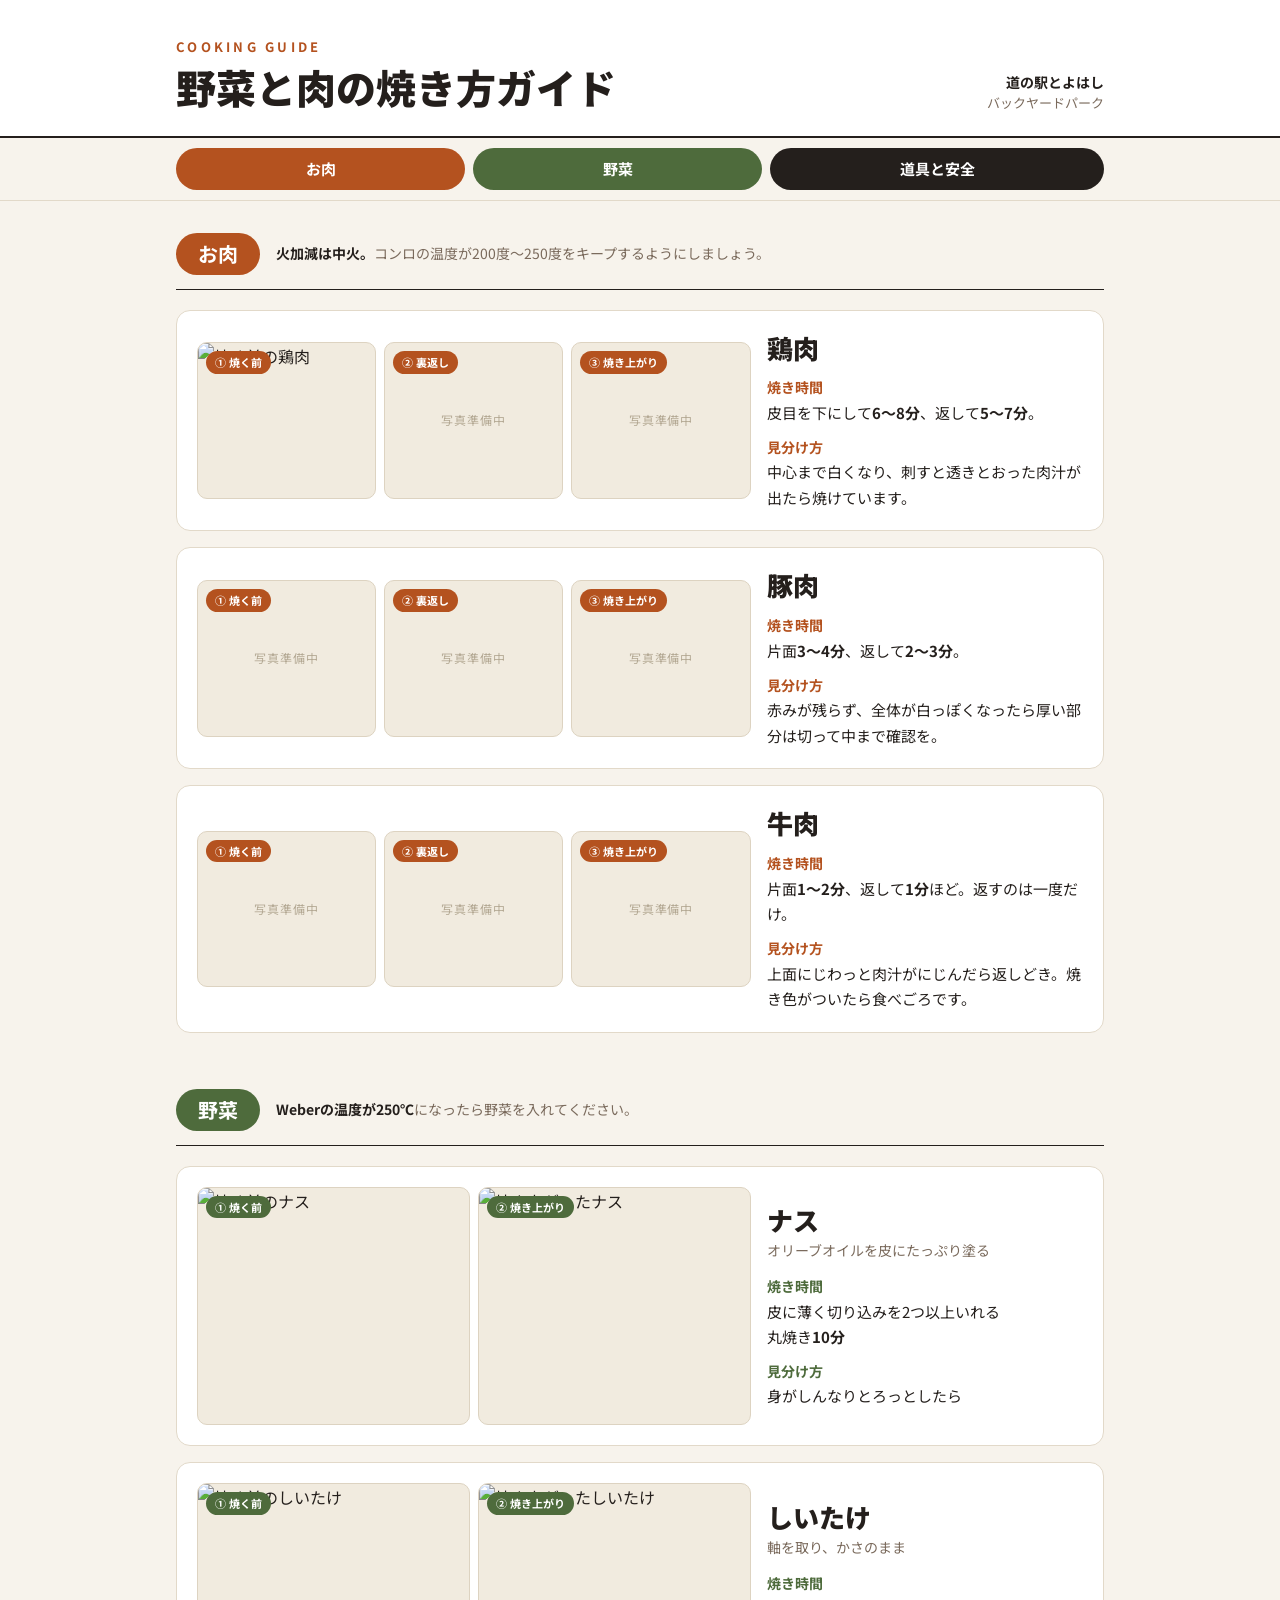
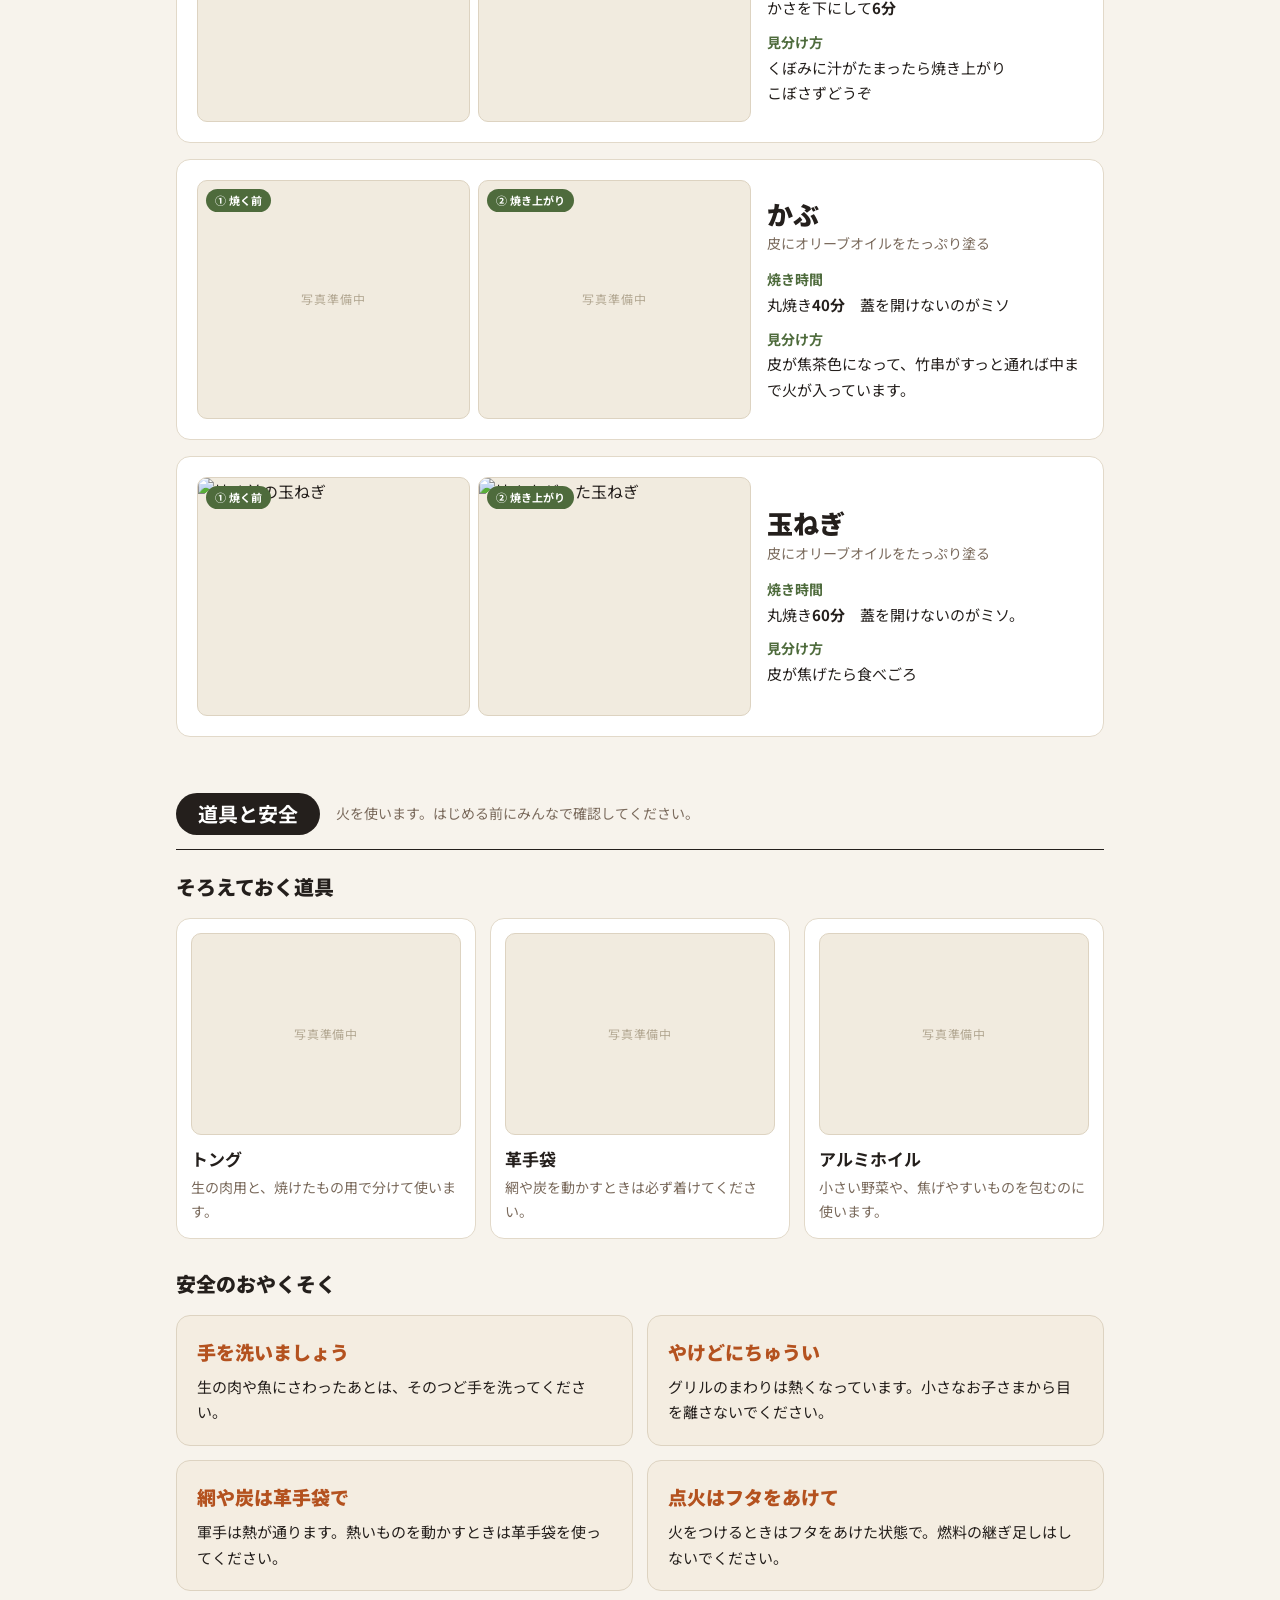
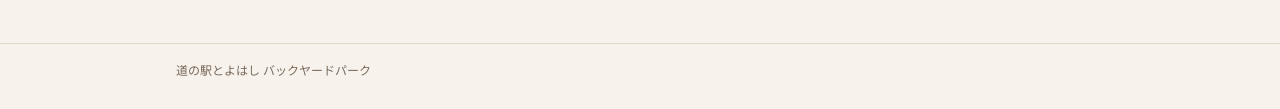
==== index.html @ 0ed4d334 "Add files via upload" ====
<!doctype html>
<html lang="ja">
<head>
<meta charset="utf-8">
<meta name="viewport" content="width=device-width, initial-scale=1">
<title>野菜と肉の焼き方ガイド｜道の駅とよはし バックヤードパーク</title>
<meta name="description" content="道の駅とよはし バックヤードパークのBBQ 焼き方ガイド。お肉・野菜の焼き時間と見分け方、道具と安全のおやくそく。">
<meta name="color-scheme" content="light">
<link rel="preconnect" href="https://fonts.googleapis.com">
<link rel="preconnect" href="https://fonts.gstatic.com" crossorigin>
<link href="https://fonts.googleapis.com/css2?family=Noto+Sans+JP:wght@400;500;700;900&display=swap" rel="stylesheet">
<style>
  :root{
    --ink:#241F1C; --sub:#7A6A5C; --line:#E2D9C9;
    --paper:#FFFFFF; --bg:#F7F3EC; --frame:#F1EBDF; --frame-line:#DDD3C1;
    --meat:#B4521F; --veg:#4E6B3C; --safe:#241F1C;
  }
  *{box-sizing:border-box}
  html{scroll-behavior:smooth; scroll-padding-top:64px}
  body{margin:0; background:var(--bg); color:var(--ink);
    font-family:"Noto Sans JP",system-ui,-apple-system,"Hiragino Sans",sans-serif;
    line-height:1.7; -webkit-text-size-adjust:100%}
  img{display:block; max-width:100%}
  .wrap{max-width:960px; margin:0 auto; padding:0 16px}

  header.hero{background:var(--paper); border-bottom:2px solid var(--ink)}
  header.hero .wrap{padding-top:36px; padding-bottom:24px; display:flex; flex-wrap:wrap; align-items:flex-end; justify-content:space-between; gap:12px}
  .eyebrow{color:var(--meat); font-weight:700; letter-spacing:.25em; font-size:13px; margin:0 0 4px}
  h1{margin:0; font-size:clamp(28px,6vw,40px); font-weight:900; line-height:1.25}
  .place{text-align:right; font-size:13px; color:var(--sub); line-height:1.5}
  .place b{display:block; color:var(--ink); font-size:14px}

  nav.tabs{position:sticky; top:0; z-index:10; background:rgba(247,243,236,.94); backdrop-filter:blur(6px); border-bottom:1px solid var(--line)}
  nav.tabs .wrap{display:flex; gap:8px; padding-top:10px; padding-bottom:10px; overflow-x:auto}
  nav.tabs a{flex:1 0 auto; text-align:center; text-decoration:none; font-weight:700; font-size:15px;
    color:#fff; padding:8px 16px; border-radius:999px; min-height:40px}
  .t-meat{background:var(--meat)} .t-veg{background:var(--veg)} .t-safe{background:var(--safe)}

  section{padding:32px 0 8px}
  .sec-head{display:flex; flex-wrap:wrap; align-items:center; gap:12px 16px; padding-bottom:14px; border-bottom:1.5px solid var(--ink); margin-bottom:20px}
  .pill{display:inline-block; color:#fff; font-weight:700; font-size:20px; padding:4px 22px; border-radius:999px}
  .sec-head p{margin:0; color:var(--sub); font-size:14px; flex:1 1 240px}
  .sec-head p strong{color:var(--ink)}

  .item{background:var(--paper); border:1px solid var(--line); border-radius:14px; padding:16px; margin-bottom:16px;
    display:grid; grid-template-columns:1fr; gap:16px}
  @media (min-width:760px){ .item{grid-template-columns:minmax(0,1.75fr) minmax(0,1fr); align-items:center; padding:20px} }
  .photos{display:grid; gap:8px; grid-template-columns:repeat(var(--n,2),minmax(0,1fr))}
  figure{margin:0; position:relative; aspect-ratio:8/7; border-radius:10px; overflow:hidden;
    background:var(--frame); border:1px solid var(--frame-line)}
  figure img{width:100%; height:100%; object-fit:cover}
  figure figcaption{position:absolute; top:8px; left:8px; color:#fff; font-size:11px; font-weight:700;
    padding:2px 9px; border-radius:999px; background:var(--accent)}
  figure.empty::after{content:"写真準備中"; position:absolute; inset:0; display:grid; place-items:center;
    color:#B4A994; font-size:12px; letter-spacing:.08em}

  .meat{--accent:var(--meat)} .veg{--accent:var(--veg)}
  .info h3{margin:0; font-size:26px; font-weight:900; line-height:1.3}
  .info .note{margin:2px 0 0; color:var(--sub); font-size:14px}
  .info dl{margin:12px 0 0}
  .info dt{color:var(--accent); font-weight:700; font-size:14px; margin-top:10px}
  .info dd{margin:0; font-size:15px}
  .info dd b{font-weight:700}

  h2.sub{font-size:20px; font-weight:900; margin:8px 0 14px}
  .tools{display:grid; gap:14px; grid-template-columns:1fr; margin-bottom:28px}
  @media (min-width:640px){ .tools{grid-template-columns:repeat(3,1fr)} }
  .tool{background:var(--paper); border:1px solid var(--line); border-radius:14px; padding:14px}
  .tool figure{aspect-ratio:16/7; margin-bottom:10px}
  @media (min-width:640px){ .tool figure{aspect-ratio:4/3} }
  .tool h3{margin:0; font-size:17px}
  .tool p{margin:2px 0 0; color:var(--sub); font-size:14px}
  .rules{display:grid; gap:14px; grid-template-columns:1fr; margin-bottom:28px}
  @media (min-width:640px){ .rules{grid-template-columns:repeat(2,1fr)} }
  .rule{background:#F4EDE1; border:1px solid var(--frame-line); border-radius:14px; padding:20px}
  .rule h3{margin:0 0 6px; color:var(--meat); font-size:19px; font-weight:900}
  .rule p{margin:0; font-size:15px}

  footer{border-top:1px solid var(--line); margin-top:16px}
  footer .wrap{padding-top:16px; padding-bottom:28px; font-size:12px; color:var(--sub)}
</style>
</head>
<body>

<header class="hero">
  <div class="wrap">
    <div>
      <p class="eyebrow">COOKING GUIDE</p>
      <h1>野菜と肉の焼き方ガイド</h1>
    </div>
    <div class="place"><b>道の駅とよはし</b>バックヤードパーク</div>
  </div>
</header>

<nav class="tabs" aria-label="ページ内メニュー">
  <div class="wrap">
    <a class="t-meat" href="#meat">お肉</a>
    <a class="t-veg" href="#veg">野菜</a>
    <a class="t-safe" href="#safety">道具と安全</a>
  </div>
</nav>

<main class="wrap">

  <!-- お肉 -->
  <section id="meat" class="meat">
    <div class="sec-head">
      <span class="pill" style="background:var(--meat)">お肉</span>
      <p><strong>火加減は中火。</strong>コンロの温度が200度～250度をキープするようにしましょう。</p>
    </div>

    <article class="item">
      <div class="photos" style="--n:3">
        <figure><img src="images/chicken-before.jpg" alt="焼く前の鶏肉" loading="lazy"><figcaption>① 焼く前</figcaption></figure>
        <figure class="empty"><figcaption>② 裏返し</figcaption></figure>
        <figure class="empty"><figcaption>③ 焼き上がり</figcaption></figure>
      </div>
      <div class="info">
        <h3>鶏肉</h3>
        <dl>
          <dt>焼き時間</dt><dd>皮目を下にして<b>6〜8分</b>、返して<b>5〜7分</b>。</dd>
          <dt>見分け方</dt><dd>中心まで白くなり、刺すと透きとおった肉汁が出たら焼けています。</dd>
        </dl>
      </div>
    </article>

    <article class="item">
      <div class="photos" style="--n:3">
        <figure class="empty"><figcaption>① 焼く前</figcaption></figure>
        <figure class="empty"><figcaption>② 裏返し</figcaption></figure>
        <figure class="empty"><figcaption>③ 焼き上がり</figcaption></figure>
      </div>
      <div class="info">
        <h3>豚肉</h3>
        <dl>
          <dt>焼き時間</dt><dd>片面<b>3〜4分</b>、返して<b>2〜3分</b>。</dd>
          <dt>見分け方</dt><dd>赤みが残らず、全体が白っぽくなったら厚い部分は切って中まで確認を。</dd>
        </dl>
      </div>
    </article>

    <article class="item">
      <div class="photos" style="--n:3">
        <figure class="empty"><figcaption>① 焼く前</figcaption></figure>
        <figure class="empty"><figcaption>② 裏返し</figcaption></figure>
        <figure class="empty"><figcaption>③ 焼き上がり</figcaption></figure>
      </div>
      <div class="info">
        <h3>牛肉</h3>
        <dl>
          <dt>焼き時間</dt><dd>片面<b>1〜2分</b>、返して<b>1分</b>ほど。返すのは一度だけ。</dd>
          <dt>見分け方</dt><dd>上面にじわっと肉汁がにじんだら返しどき。焼き色がついたら食べごろです。</dd>
        </dl>
      </div>
    </article>
  </section>

  <!-- 野菜 -->
  <section id="veg" class="veg">
    <div class="sec-head">
      <span class="pill" style="background:var(--veg)">野菜</span>
      <p><strong>Weberの温度が250℃</strong>になったら野菜を入れてください。</p>
    </div>

    <article class="item">
      <div class="photos">
        <figure><img src="images/nasu-before.jpg" alt="焼く前のナス" loading="lazy"><figcaption>① 焼く前</figcaption></figure>
        <figure><img src="images/nasu-after.jpg" alt="焼き上がったナス" loading="lazy"><figcaption>② 焼き上がり</figcaption></figure>
      </div>
      <div class="info">
        <h3>ナス</h3>
        <p class="note">オリーブオイルを皮にたっぷり塗る</p>
        <dl>
          <dt>焼き時間</dt><dd>皮に薄く切り込みを2つ以上いれる<br>丸焼き<b>10分</b></dd>
          <dt>見分け方</dt><dd>身がしんなりとろっとしたら</dd>
        </dl>
      </div>
    </article>

    <article class="item">
      <div class="photos">
        <figure><img src="images/shiitake-before.jpg" alt="焼く前のしいたけ" loading="lazy"><figcaption>① 焼く前</figcaption></figure>
        <figure><img src="images/shiitake-after.jpg" alt="焼き上がったしいたけ" loading="lazy"><figcaption>② 焼き上がり</figcaption></figure>
      </div>
      <div class="info">
        <h3>しいたけ</h3>
        <p class="note">軸を取り、かさのまま</p>
        <dl>
          <dt>焼き時間</dt><dd>かさを下にして<b>6分</b></dd>
          <dt>見分け方</dt><dd>くぼみに汁がたまったら焼き上がり<br>こぼさずどうぞ</dd>
        </dl>
      </div>
    </article>

    <article class="item">
      <div class="photos">
        <figure class="empty"><figcaption>① 焼く前</figcaption></figure>
        <figure class="empty"><figcaption>② 焼き上がり</figcaption></figure>
      </div>
      <div class="info">
        <h3>かぶ</h3>
        <p class="note">皮にオリーブオイルをたっぷり塗る</p>
        <dl>
          <dt>焼き時間</dt><dd>丸焼き<b>40分</b>　蓋を開けないのがミソ</dd>
          <dt>見分け方</dt><dd>皮が焦茶色になって、竹串がすっと通れば中まで火が入っています。</dd>
        </dl>
      </div>
    </article>

    <article class="item">
      <div class="photos">
        <figure><img src="images/onion-before.jpg" alt="焼く前の玉ねぎ" loading="lazy"><figcaption>① 焼く前</figcaption></figure>
        <figure><img src="images/onion-after.jpg" alt="焼き上がった玉ねぎ" loading="lazy"><figcaption>② 焼き上がり</figcaption></figure>
      </div>
      <div class="info">
        <h3>玉ねぎ</h3>
        <p class="note">皮にオリーブオイルをたっぷり塗る</p>
        <dl>
          <dt>焼き時間</dt><dd>丸焼き<b>60分</b>　蓋を開けないのがミソ。</dd>
          <dt>見分け方</dt><dd>皮が焦げたら食べごろ</dd>
        </dl>
      </div>
    </article>
  </section>

  <!-- 道具と安全 -->
  <section id="safety">
    <div class="sec-head">
      <span class="pill" style="background:var(--safe)">道具と安全</span>
      <p>火を使います。はじめる前にみんなで確認してください。</p>
    </div>

    <h2 class="sub">そろえておく道具</h2>
    <div class="tools">
      <div class="tool"><figure class="empty"></figure><h3>トング</h3><p>生の肉用と、焼けたもの用で分けて使います。</p></div>
      <div class="tool"><figure class="empty"></figure><h3>革手袋</h3><p>網や炭を動かすときは必ず着けてください。</p></div>
      <div class="tool"><figure class="empty"></figure><h3>アルミホイル</h3><p>小さい野菜や、焦げやすいものを包むのに使います。</p></div>
    </div>

    <h2 class="sub">安全のおやくそく</h2>
    <div class="rules">
      <div class="rule"><h3>手を洗いましょう</h3><p>生の肉や魚にさわったあとは、そのつど手を洗ってください。</p></div>
      <div class="rule"><h3>やけどにちゅうい</h3><p>グリルのまわりは熱くなっています。小さなお子さまから目を離さないでください。</p></div>
      <div class="rule"><h3>網や炭は革手袋で</h3><p>軍手は熱が通ります。熱いものを動かすときは革手袋を使ってください。</p></div>
      <div class="rule"><h3>点火はフタをあけて</h3><p>火をつけるときはフタをあけた状態で。燃料の継ぎ足しはしないでください。</p></div>
    </div>
  </section>
</main>

<footer>
  <div class="wrap">道の駅とよはし バックヤードパーク</div>
</footer>

</body>
</html>
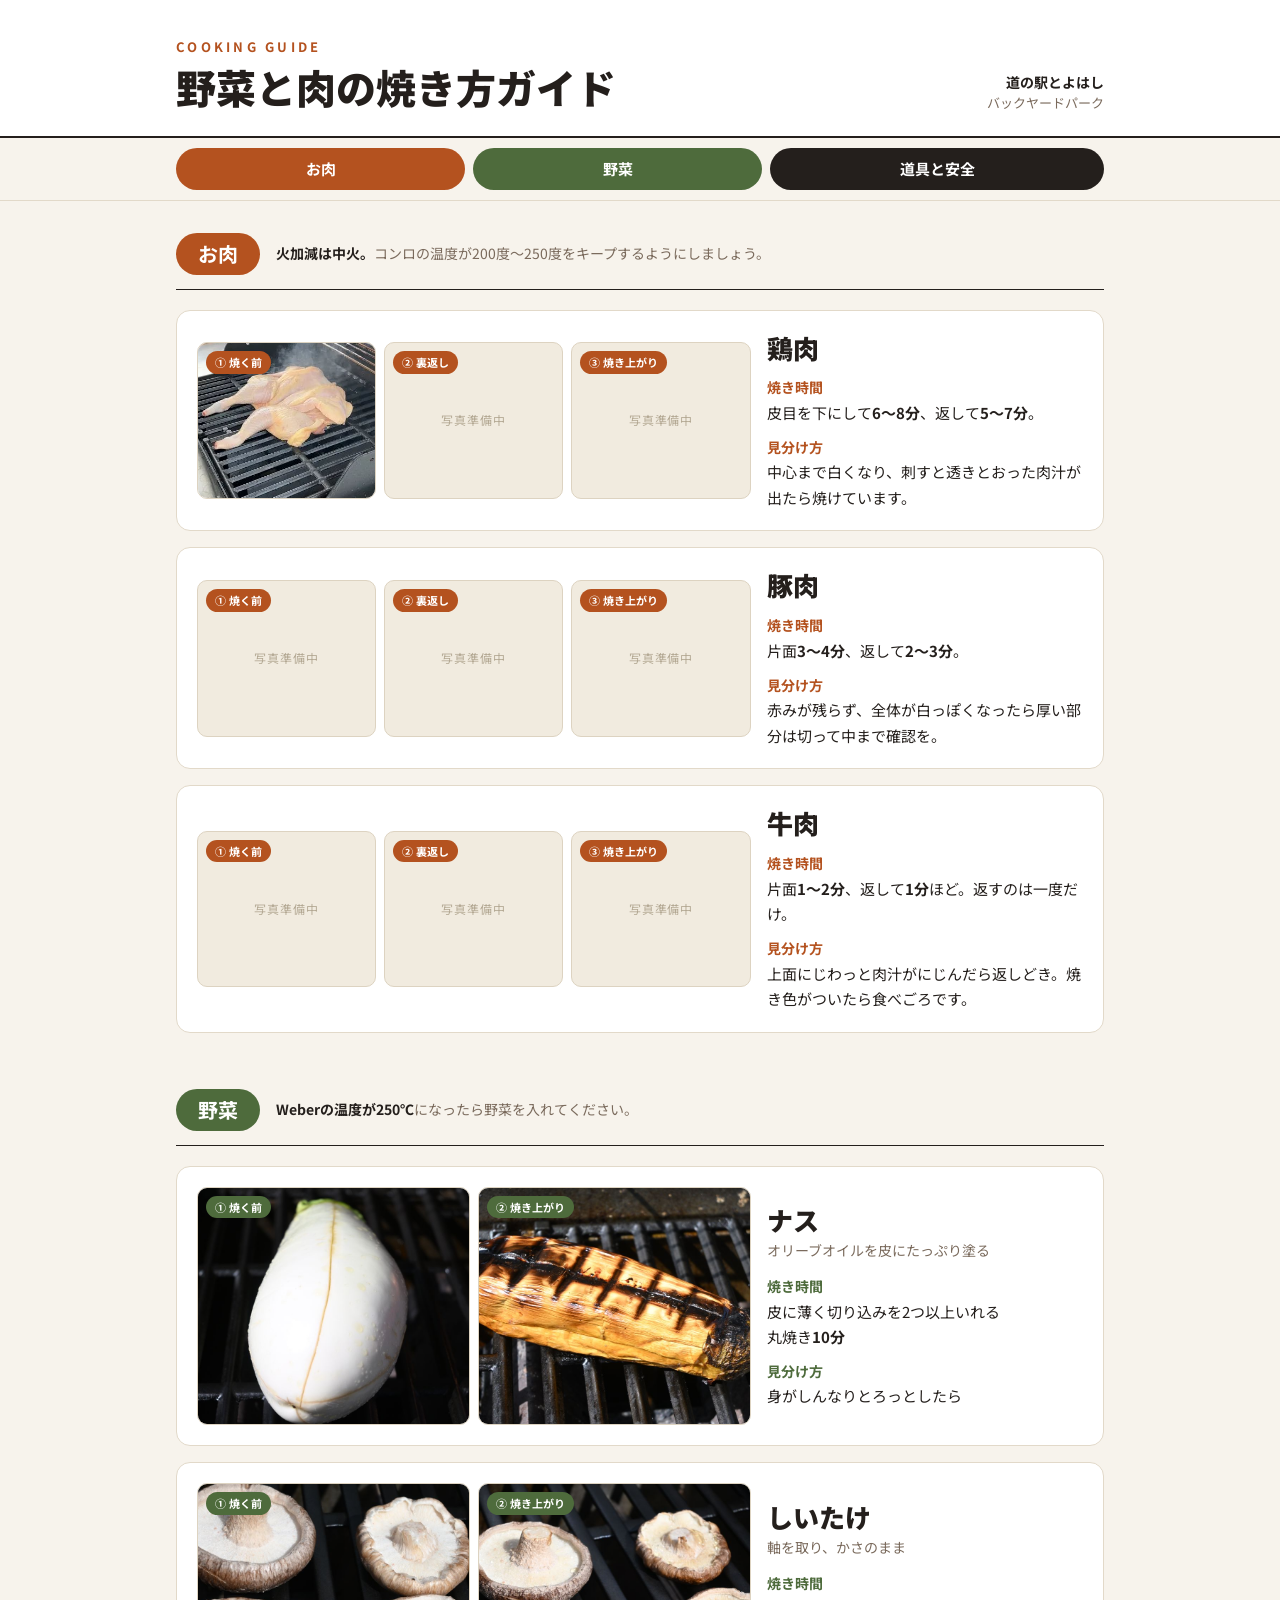
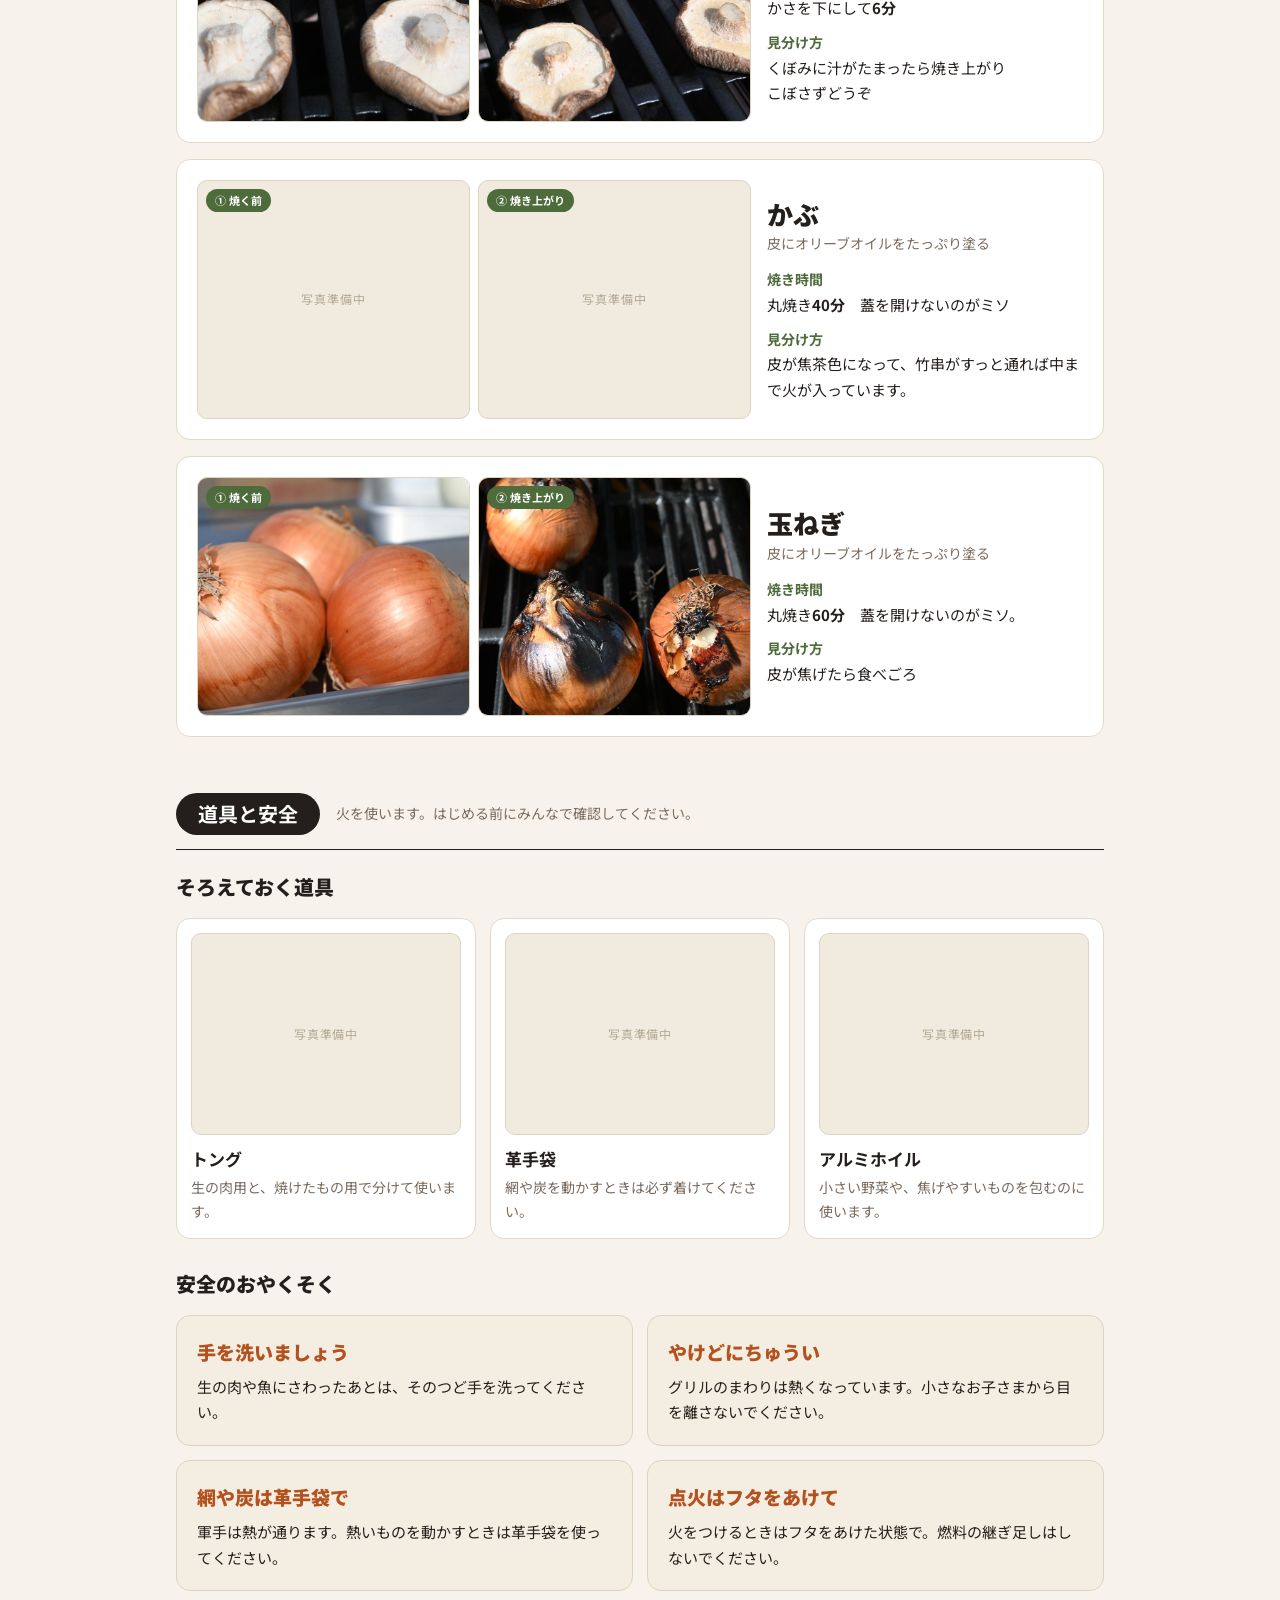
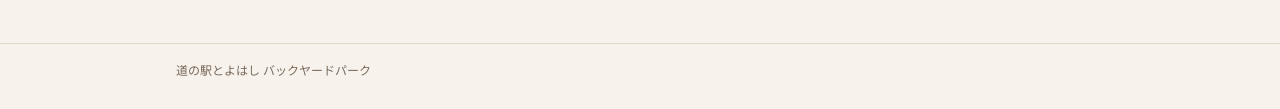
==== commit 3ba07d5e: "Add files via upload" ====
--- a/index.html
+++ b/index.html
@@ -48,7 +48,7 @@
   .photos{display:grid; gap:8px; grid-template-columns:repeat(var(--n,2),minmax(0,1fr))}
   figure{margin:0; position:relative; aspect-ratio:8/7; border-radius:10px; overflow:hidden;
     background:var(--frame); border:1px solid var(--frame-line)}
-  figure img{width:100%; height:100%; object-fit:cover}
+  figure img{width:100%; height:100%; object-fit:cover; color:transparent; font-size:0}
   figure figcaption{position:absolute; top:8px; left:8px; color:#fff; font-size:11px; font-weight:700;
     padding:2px 9px; border-radius:999px; background:var(--accent)}
   figure.empty::after{content:"写真準備中"; position:absolute; inset:0; display:grid; place-items:center;
@@ -111,7 +111,7 @@
 
     <article class="item">
       <div class="photos" style="--n:3">
-        <figure><img src="images/chicken-before.jpg" alt="焼く前の鶏肉" loading="lazy"><figcaption>① 焼く前</figcaption></figure>
+        <figure><img src="chicken-before.jpg" alt="焼く前の鶏肉" loading="lazy"><figcaption>① 焼く前</figcaption></figure>
         <figure class="empty"><figcaption>② 裏返し</figcaption></figure>
         <figure class="empty"><figcaption>③ 焼き上がり</figcaption></figure>
       </div>
@@ -164,8 +164,8 @@
 
     <article class="item">
       <div class="photos">
-        <figure><img src="images/nasu-before.jpg" alt="焼く前のナス" loading="lazy"><figcaption>① 焼く前</figcaption></figure>
-        <figure><img src="images/nasu-after.jpg" alt="焼き上がったナス" loading="lazy"><figcaption>② 焼き上がり</figcaption></figure>
+        <figure><img src="nasu-before.jpg" alt="焼く前のナス" loading="lazy"><figcaption>① 焼く前</figcaption></figure>
+        <figure><img src="nasu-after.jpg" alt="焼き上がったナス" loading="lazy"><figcaption>② 焼き上がり</figcaption></figure>
       </div>
       <div class="info">
         <h3>ナス</h3>
@@ -179,8 +179,8 @@
 
     <article class="item">
       <div class="photos">
-        <figure><img src="images/shiitake-before.jpg" alt="焼く前のしいたけ" loading="lazy"><figcaption>① 焼く前</figcaption></figure>
-        <figure><img src="images/shiitake-after.jpg" alt="焼き上がったしいたけ" loading="lazy"><figcaption>② 焼き上がり</figcaption></figure>
+        <figure><img src="shiitake-before.jpg" alt="焼く前のしいたけ" loading="lazy"><figcaption>① 焼く前</figcaption></figure>
+        <figure><img src="shiitake-after.jpg" alt="焼き上がったしいたけ" loading="lazy"><figcaption>② 焼き上がり</figcaption></figure>
       </div>
       <div class="info">
         <h3>しいたけ</h3>
@@ -209,8 +209,8 @@
 
     <article class="item">
       <div class="photos">
-        <figure><img src="images/onion-before.jpg" alt="焼く前の玉ねぎ" loading="lazy"><figcaption>① 焼く前</figcaption></figure>
-        <figure><img src="images/onion-after.jpg" alt="焼き上がった玉ねぎ" loading="lazy"><figcaption>② 焼き上がり</figcaption></figure>
+        <figure><img src="onion-before.jpg" alt="焼く前の玉ねぎ" loading="lazy"><figcaption>① 焼く前</figcaption></figure>
+        <figure><img src="onion-after.jpg" alt="焼き上がった玉ねぎ" loading="lazy"><figcaption>② 焼き上がり</figcaption></figure>
       </div>
       <div class="info">
         <h3>玉ねぎ</h3>
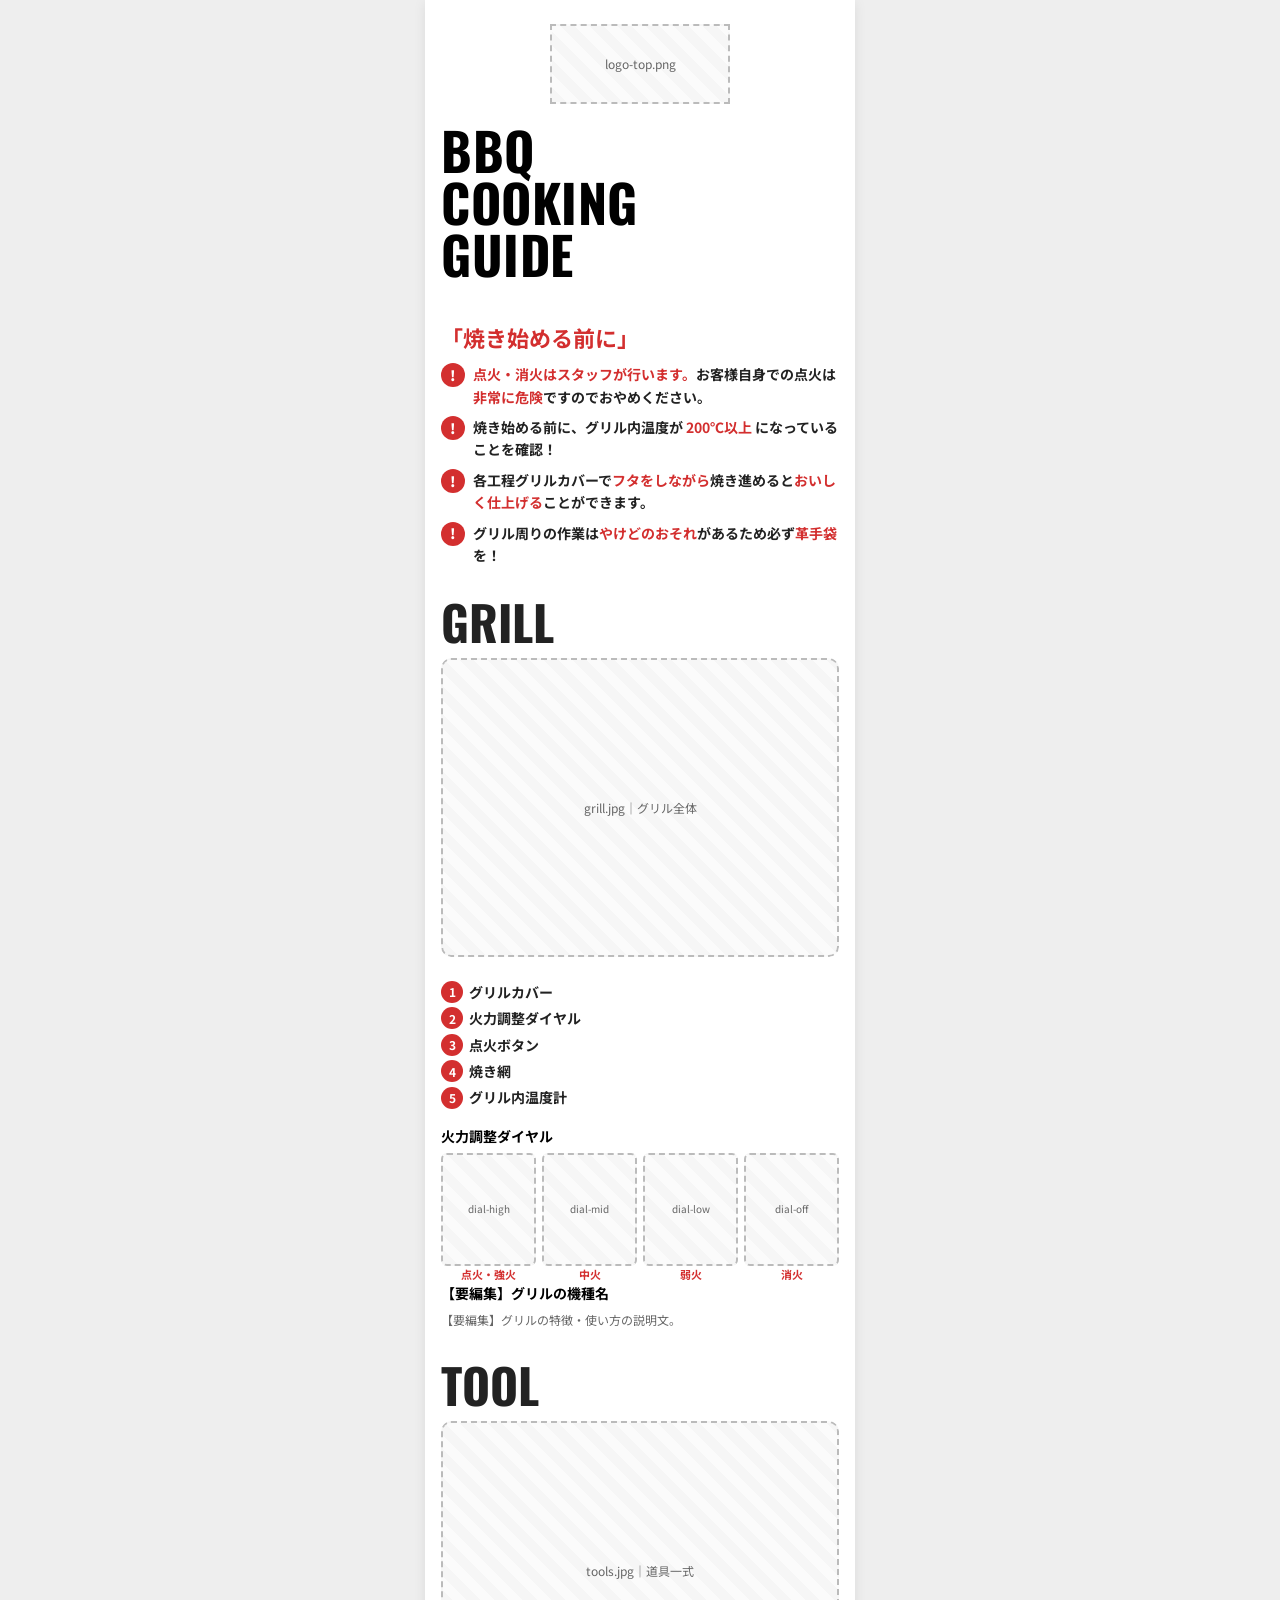
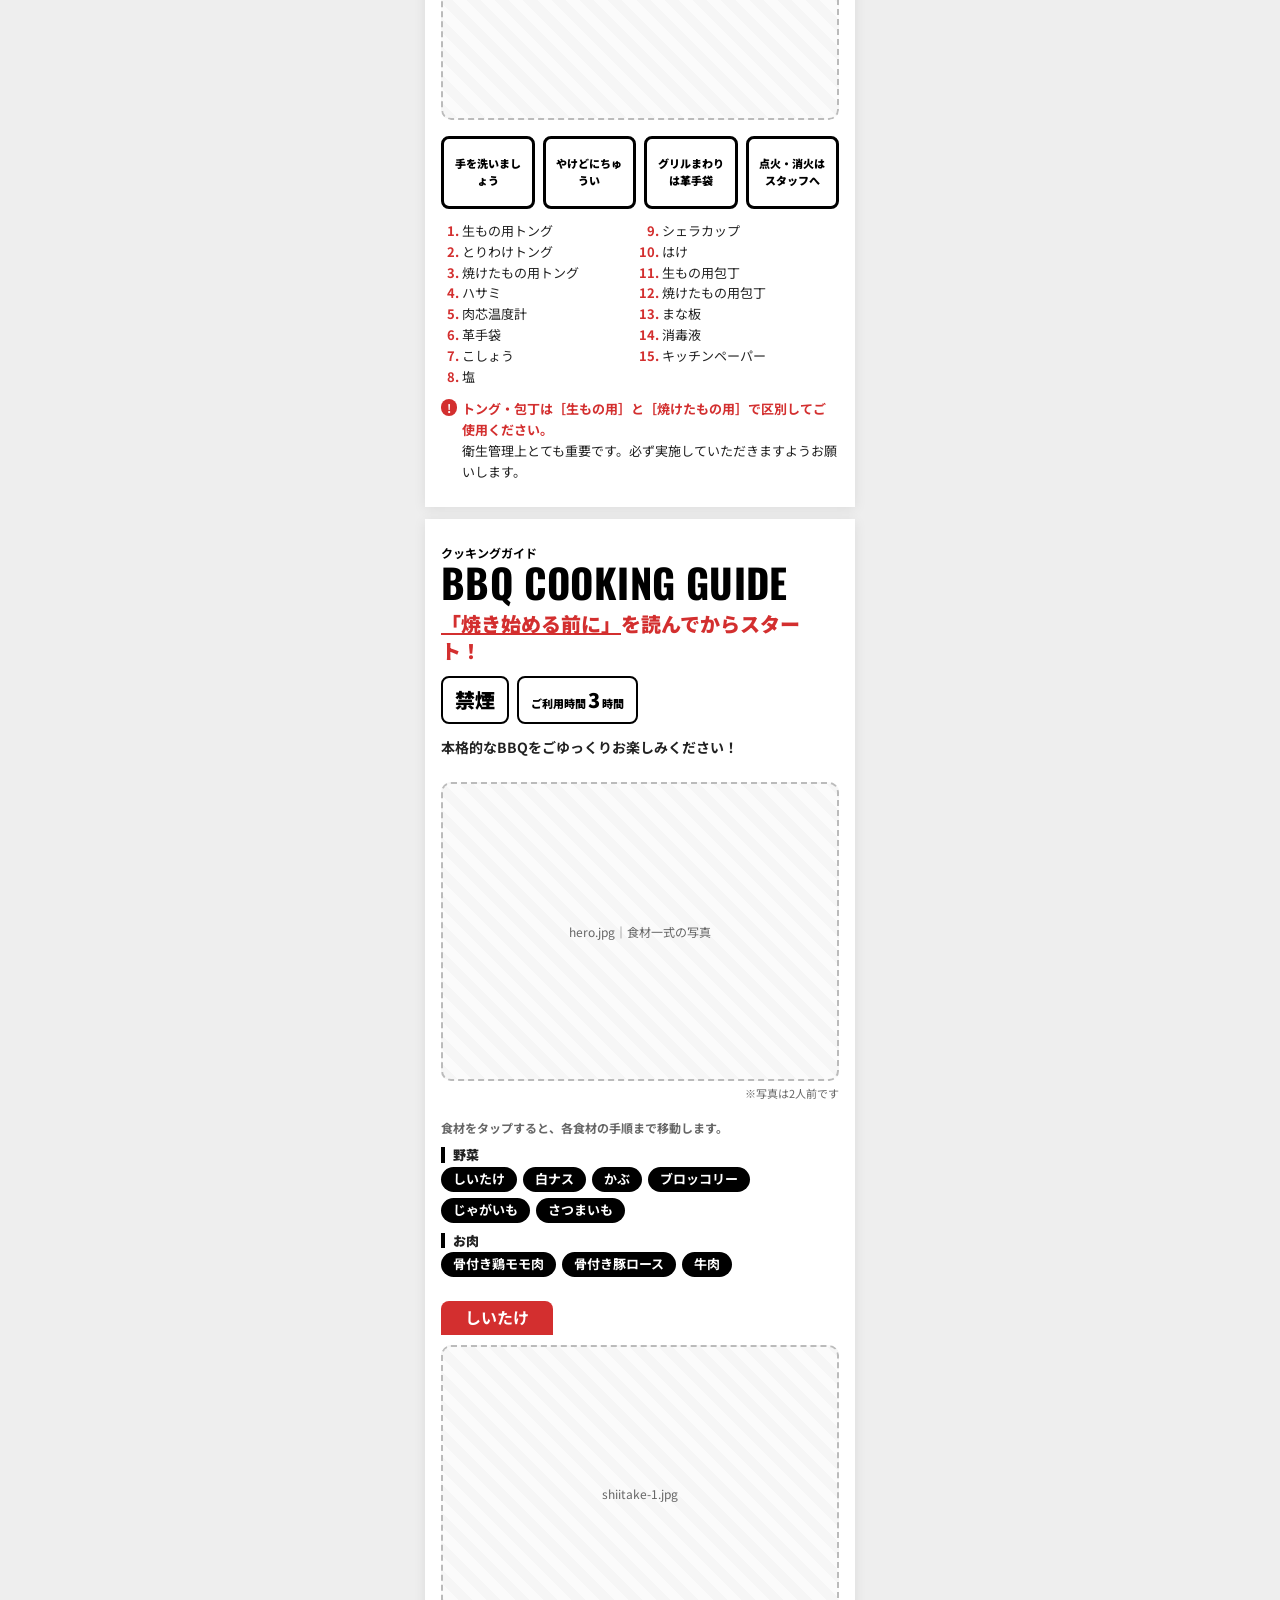
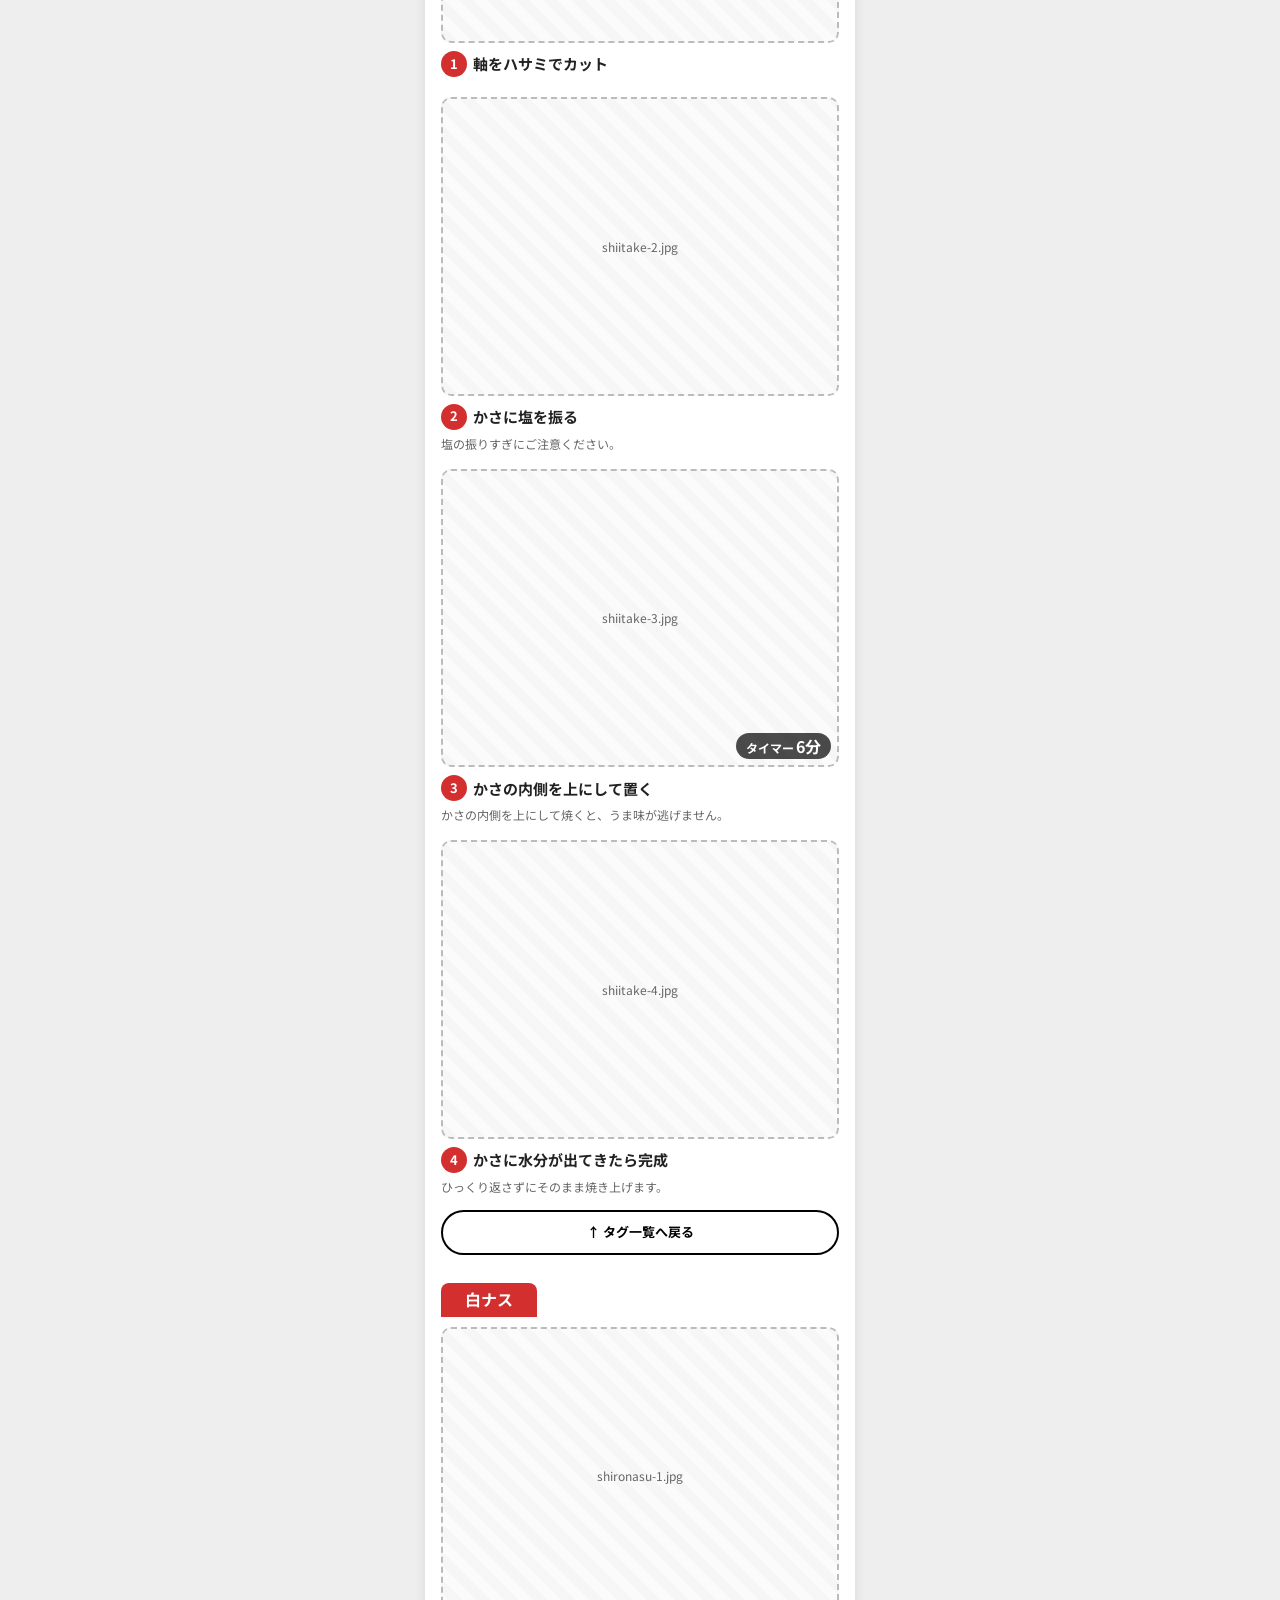
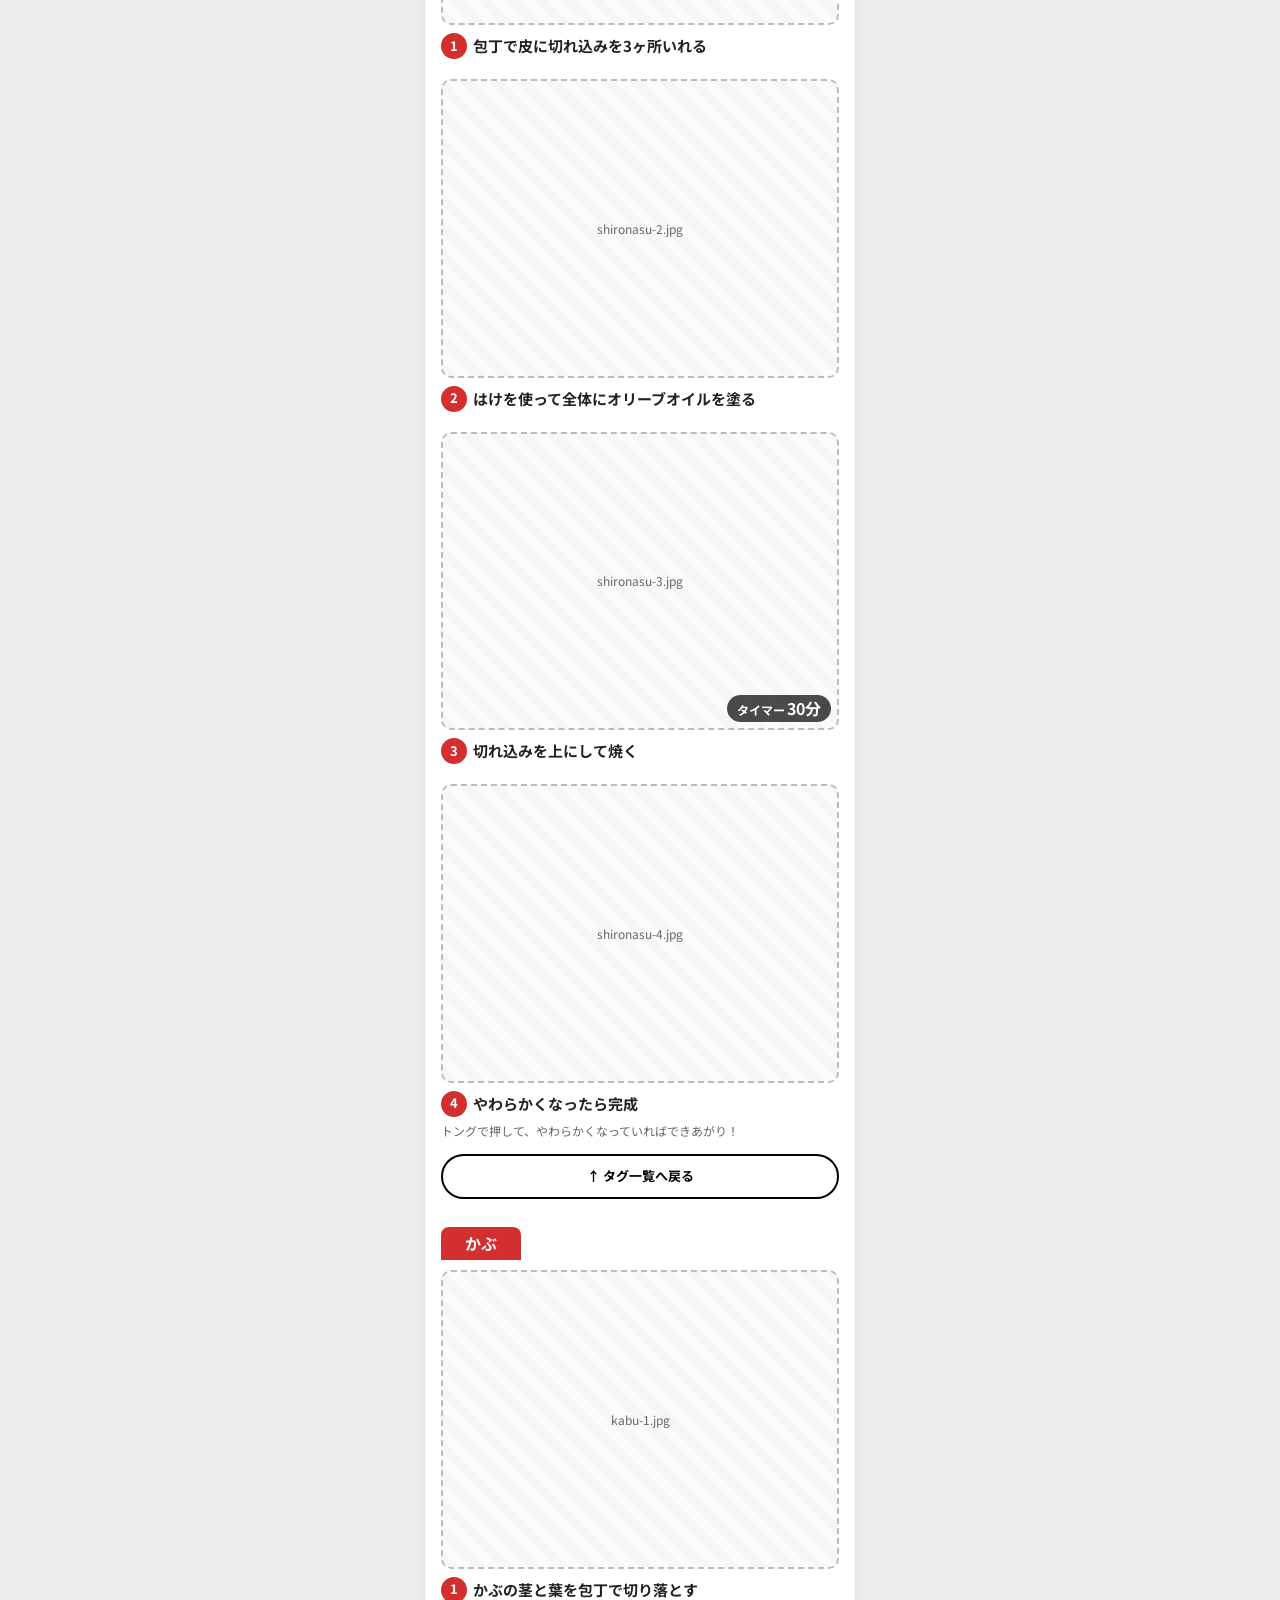
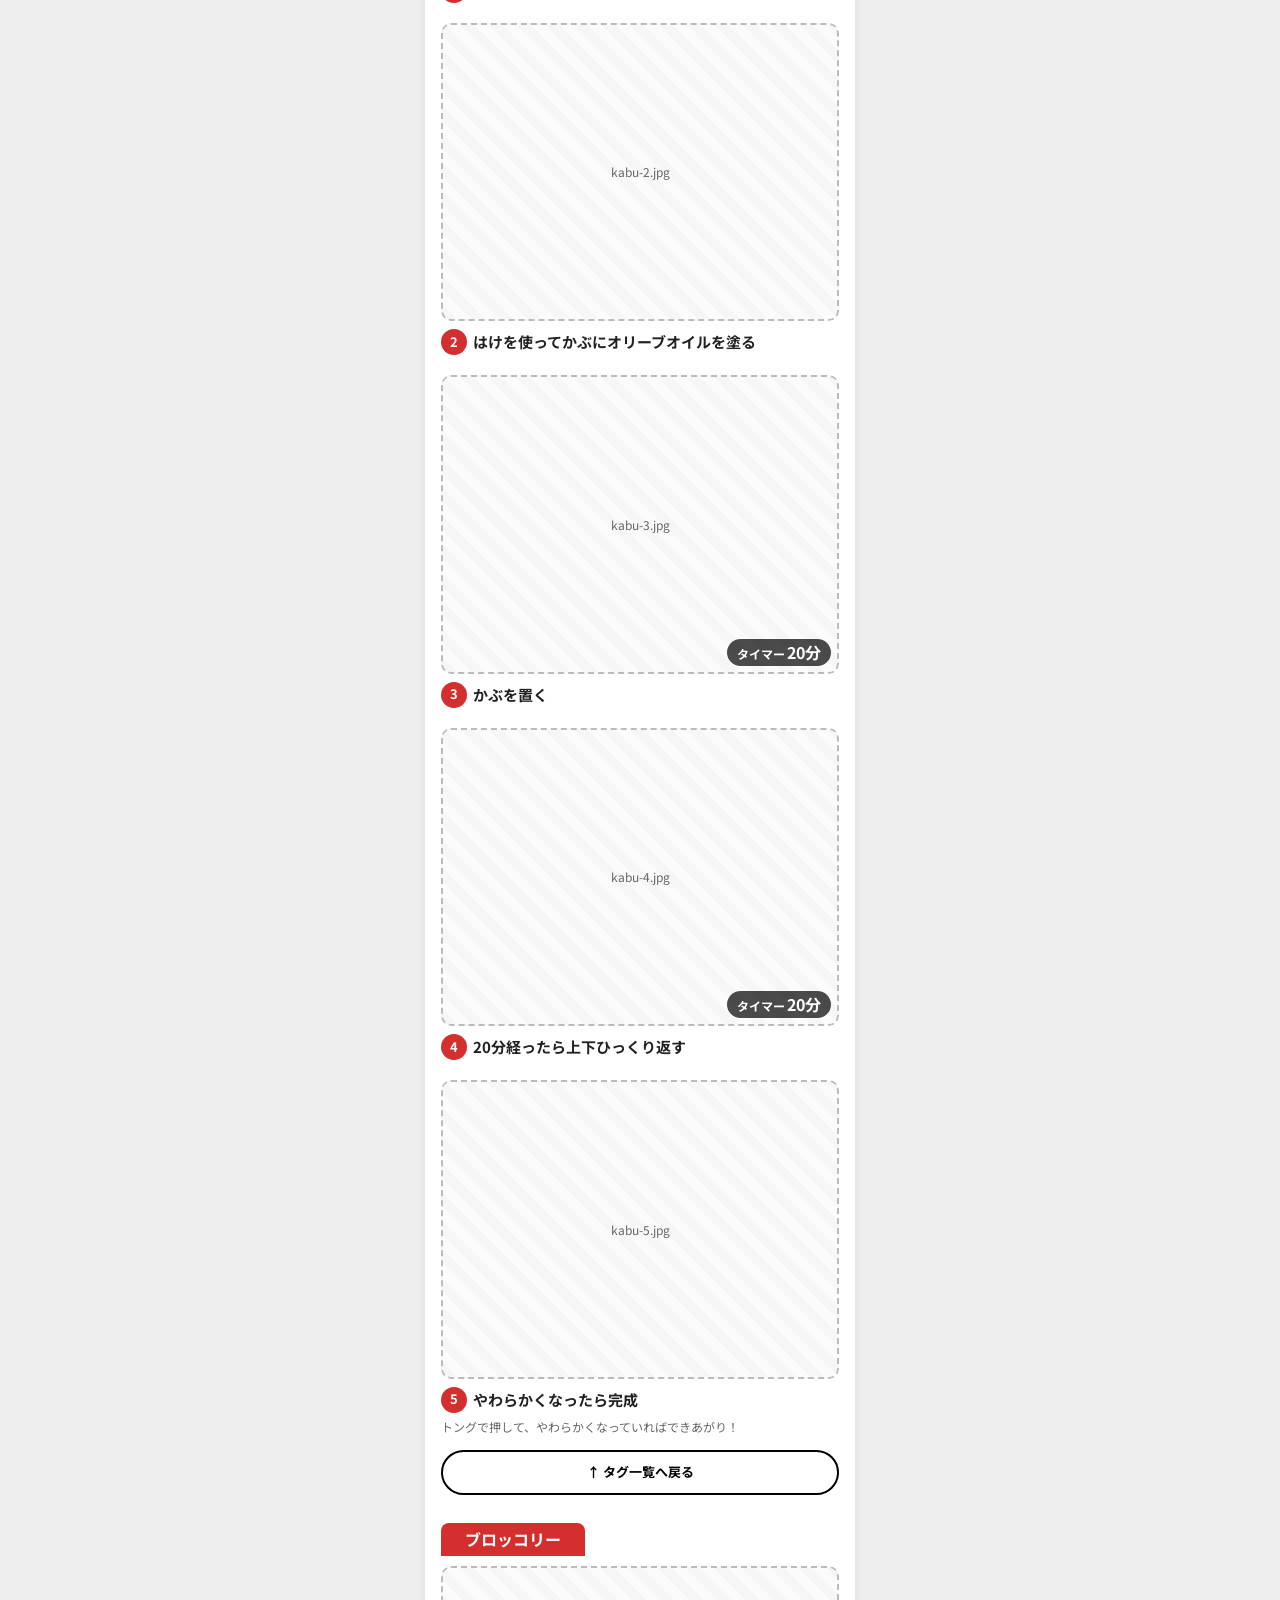
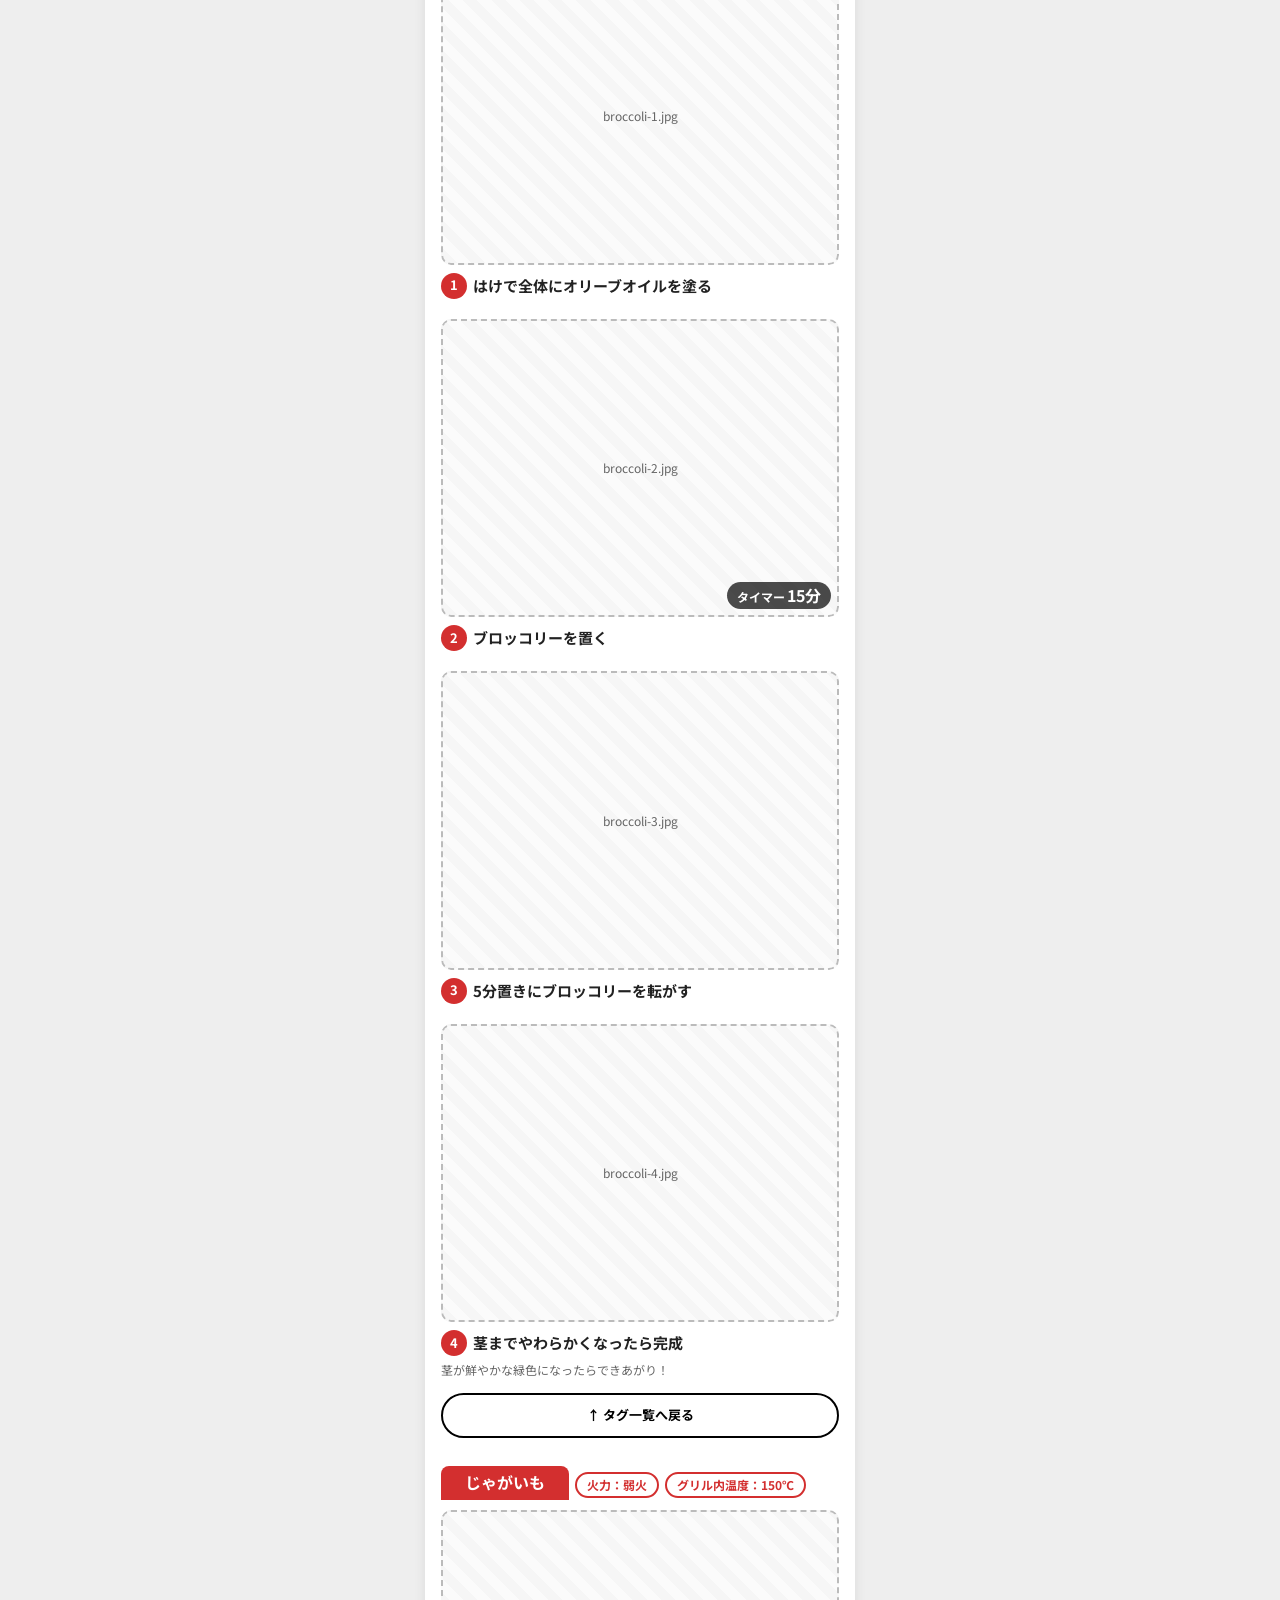
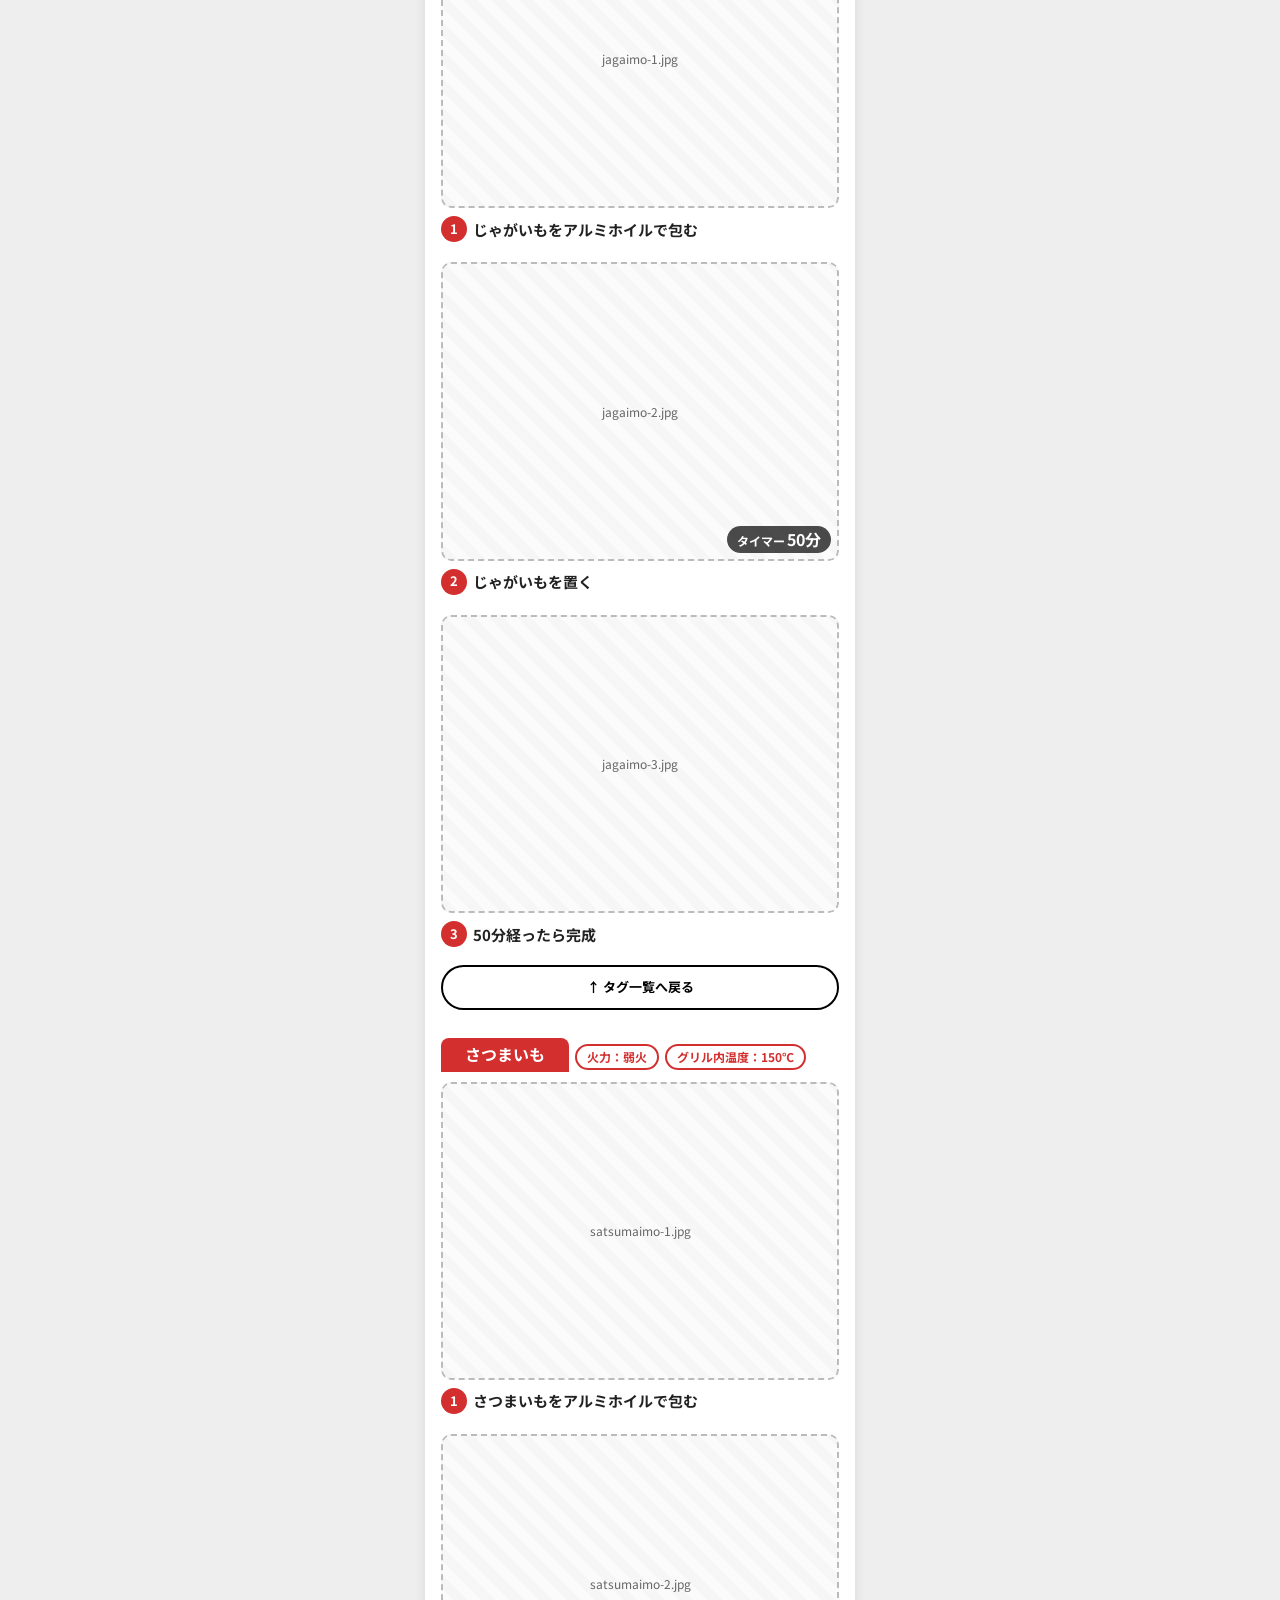
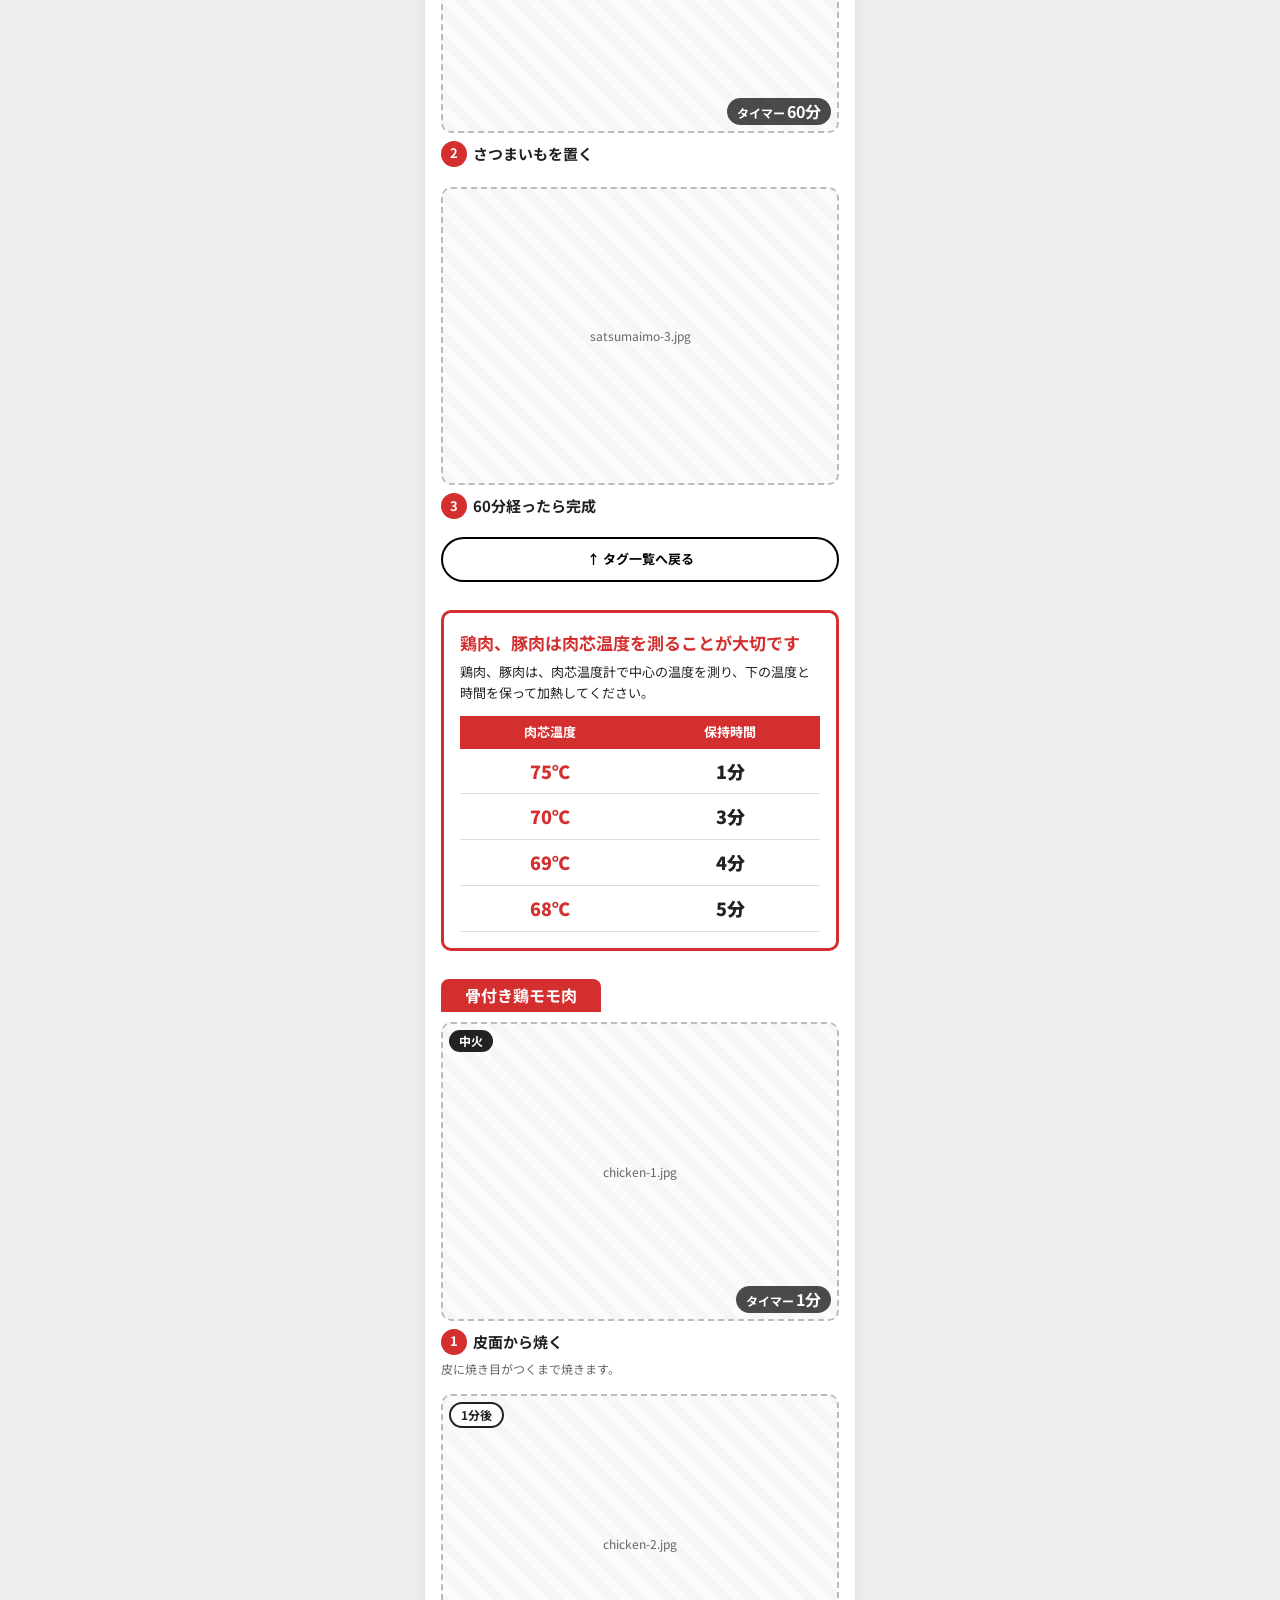
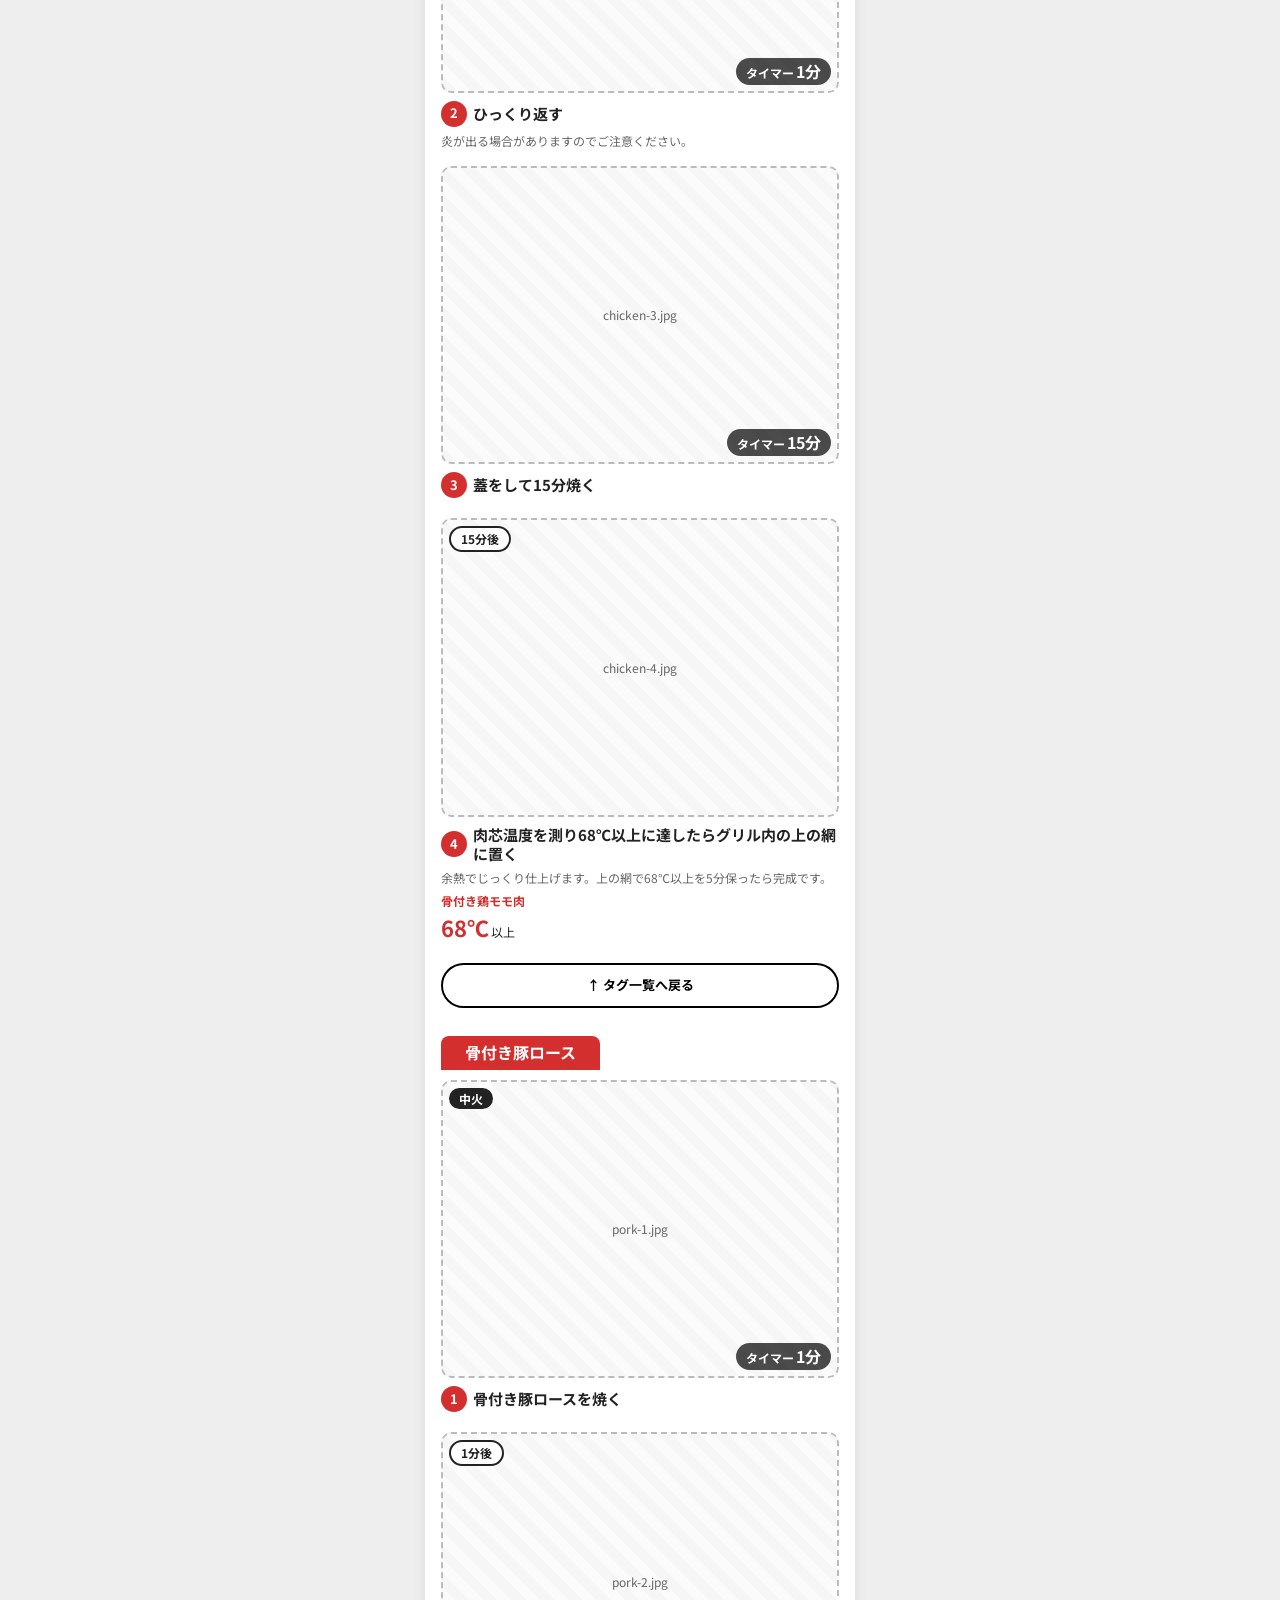
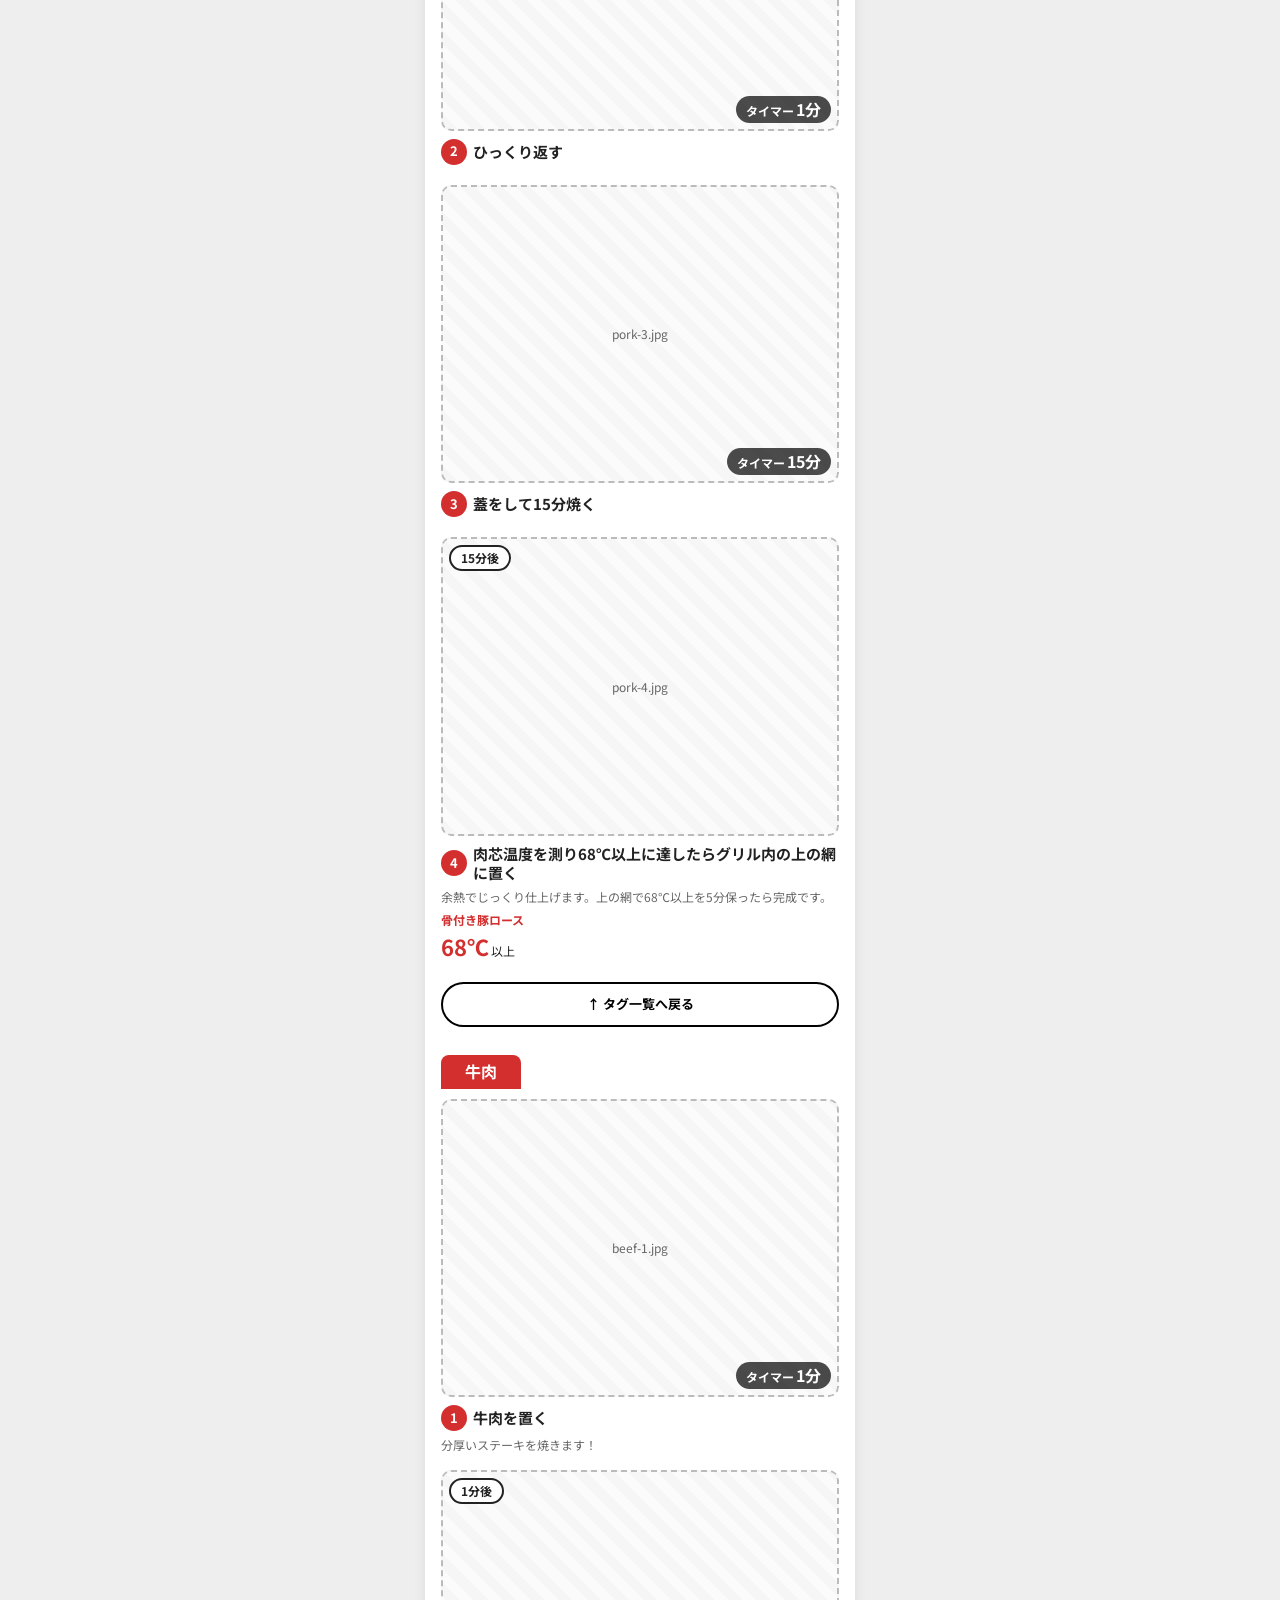
==== commit 7a474bea: "Add files via upload" ====
--- a/index.html
+++ b/index.html
@@ -1,255 +1,583 @@
 <!doctype html>
 <html lang="ja">
 <head>
-<meta charset="utf-8">
-<meta name="viewport" content="width=device-width, initial-scale=1">
-<title>野菜と肉の焼き方ガイド｜道の駅とよはし バックヤードパーク</title>
-<meta name="description" content="道の駅とよはし バックヤードパークのBBQ 焼き方ガイド。お肉・野菜の焼き時間と見分け方、道具と安全のおやくそく。">
-<meta name="color-scheme" content="light">
-<link rel="preconnect" href="https://fonts.googleapis.com">
-<link rel="preconnect" href="https://fonts.gstatic.com" crossorigin>
-<link href="https://fonts.googleapis.com/css2?family=Noto+Sans+JP:wght@400;500;700;900&display=swap" rel="stylesheet">
-<style>
-  :root{
-    --ink:#241F1C; --sub:#7A6A5C; --line:#E2D9C9;
-    --paper:#FFFFFF; --bg:#F7F3EC; --frame:#F1EBDF; --frame-line:#DDD3C1;
-    --meat:#B4521F; --veg:#4E6B3C; --safe:#241F1C;
-  }
-  *{box-sizing:border-box}
-  html{scroll-behavior:smooth; scroll-padding-top:64px}
-  body{margin:0; background:var(--bg); color:var(--ink);
-    font-family:"Noto Sans JP",system-ui,-apple-system,"Hiragino Sans",sans-serif;
-    line-height:1.7; -webkit-text-size-adjust:100%}
-  img{display:block; max-width:100%}
-  .wrap{max-width:960px; margin:0 auto; padding:0 16px}
-
-  header.hero{background:var(--paper); border-bottom:2px solid var(--ink)}
-  header.hero .wrap{padding-top:36px; padding-bottom:24px; display:flex; flex-wrap:wrap; align-items:flex-end; justify-content:space-between; gap:12px}
-  .eyebrow{color:var(--meat); font-weight:700; letter-spacing:.25em; font-size:13px; margin:0 0 4px}
-  h1{margin:0; font-size:clamp(28px,6vw,40px); font-weight:900; line-height:1.25}
-  .place{text-align:right; font-size:13px; color:var(--sub); line-height:1.5}
-  .place b{display:block; color:var(--ink); font-size:14px}
-
-  nav.tabs{position:sticky; top:0; z-index:10; background:rgba(247,243,236,.94); backdrop-filter:blur(6px); border-bottom:1px solid var(--line)}
-  nav.tabs .wrap{display:flex; gap:8px; padding-top:10px; padding-bottom:10px; overflow-x:auto}
-  nav.tabs a{flex:1 0 auto; text-align:center; text-decoration:none; font-weight:700; font-size:15px;
-    color:#fff; padding:8px 16px; border-radius:999px; min-height:40px}
-  .t-meat{background:var(--meat)} .t-veg{background:var(--veg)} .t-safe{background:var(--safe)}
-
-  section{padding:32px 0 8px}
-  .sec-head{display:flex; flex-wrap:wrap; align-items:center; gap:12px 16px; padding-bottom:14px; border-bottom:1.5px solid var(--ink); margin-bottom:20px}
-  .pill{display:inline-block; color:#fff; font-weight:700; font-size:20px; padding:4px 22px; border-radius:999px}
-  .sec-head p{margin:0; color:var(--sub); font-size:14px; flex:1 1 240px}
-  .sec-head p strong{color:var(--ink)}
-
-  .item{background:var(--paper); border:1px solid var(--line); border-radius:14px; padding:16px; margin-bottom:16px;
-    display:grid; grid-template-columns:1fr; gap:16px}
-  @media (min-width:760px){ .item{grid-template-columns:minmax(0,1.75fr) minmax(0,1fr); align-items:center; padding:20px} }
-  .photos{display:grid; gap:8px; grid-template-columns:repeat(var(--n,2),minmax(0,1fr))}
-  figure{margin:0; position:relative; aspect-ratio:8/7; border-radius:10px; overflow:hidden;
-    background:var(--frame); border:1px solid var(--frame-line)}
-  figure img{width:100%; height:100%; object-fit:cover; color:transparent; font-size:0}
-  figure figcaption{position:absolute; top:8px; left:8px; color:#fff; font-size:11px; font-weight:700;
-    padding:2px 9px; border-radius:999px; background:var(--accent)}
-  figure.empty::after{content:"写真準備中"; position:absolute; inset:0; display:grid; place-items:center;
-    color:#B4A994; font-size:12px; letter-spacing:.08em}
-
-  .meat{--accent:var(--meat)} .veg{--accent:var(--veg)}
-  .info h3{margin:0; font-size:26px; font-weight:900; line-height:1.3}
-  .info .note{margin:2px 0 0; color:var(--sub); font-size:14px}
-  .info dl{margin:12px 0 0}
-  .info dt{color:var(--accent); font-weight:700; font-size:14px; margin-top:10px}
-  .info dd{margin:0; font-size:15px}
-  .info dd b{font-weight:700}
-
-  h2.sub{font-size:20px; font-weight:900; margin:8px 0 14px}
-  .tools{display:grid; gap:14px; grid-template-columns:1fr; margin-bottom:28px}
-  @media (min-width:640px){ .tools{grid-template-columns:repeat(3,1fr)} }
-  .tool{background:var(--paper); border:1px solid var(--line); border-radius:14px; padding:14px}
-  .tool figure{aspect-ratio:16/7; margin-bottom:10px}
-  @media (min-width:640px){ .tool figure{aspect-ratio:4/3} }
-  .tool h3{margin:0; font-size:17px}
-  .tool p{margin:2px 0 0; color:var(--sub); font-size:14px}
-  .rules{display:grid; gap:14px; grid-template-columns:1fr; margin-bottom:28px}
-  @media (min-width:640px){ .rules{grid-template-columns:repeat(2,1fr)} }
-  .rule{background:#F4EDE1; border:1px solid var(--frame-line); border-radius:14px; padding:20px}
-  .rule h3{margin:0 0 6px; color:var(--meat); font-size:19px; font-weight:900}
-  .rule p{margin:0; font-size:15px}
-
-  footer{border-top:1px solid var(--line); margin-top:16px}
-  footer .wrap{padding-top:16px; padding-bottom:28px; font-size:12px; color:var(--sub)}
-</style>
+  <meta charset="utf-8">
+  <meta name="viewport" content="width=device-width, initial-scale=1">
+  <title>BBQ クッキングガイド</title>
+  <link rel="preconnect" href="https://fonts.googleapis.com">
+  <link rel="preconnect" href="https://fonts.gstatic.com" crossorigin>
+  <link href="https://fonts.googleapis.com/css2?family=Noto+Sans+JP:wght@400;700;900&family=Oswald:wght@500;700&display=swap" rel="stylesheet">
+  <link rel="stylesheet" href="style.css">
 </head>
 <body>
 
-<header class="hero">
-  <div class="wrap">
-    <div>
-      <p class="eyebrow">COOKING GUIDE</p>
-      <h1>野菜と肉の焼き方ガイド</h1>
-    </div>
-    <div class="place"><b>道の駅とよはし</b>バックヤードパーク</div>
+<!--
+  ============================================================
+  BBQ クッキングガイド（土台）
+  ------------------------------------------------------------
+  ・写真は images/ フォルダに、下記のファイル名で置いてください。
+    （ファイルが無い場合は点線の「写真枠」が表示されます）
+  ・【要編集】と書かれた箇所は、店舗情報・コース内容に合わせて書き換えてください。
+  ・色やフォントは style.css 冒頭の :root で一括変更できます。
+  ============================================================
+-->
+
+<!-- ======================= 1ページ目：焼き始める前に ======================= -->
+<main class="sheet" id="back">
+
+  <!-- 最上部ロゴ -->
+  <div class="top-logo">
+    <img src="images/logo-top.png" alt="backyard park TOYOHASHI" data-label="logo-top.png">
   </div>
-</header>
-
-<nav class="tabs" aria-label="ページ内メニュー">
-  <div class="wrap">
-    <a class="t-meat" href="#meat">お肉</a>
-    <a class="t-veg" href="#veg">野菜</a>
-    <a class="t-safe" href="#safety">道具と安全</a>
+
+  <header class="back-header">
+    <h1 class="title-en title-en--stack">BBQ<br>COOKING<br>GUIDE</h1>
+
+    <section class="before">
+      <h2>「焼き始める前に」</h2>
+      <ol class="alerts">
+        <li><b>点火・消火はスタッフが行います。</b>お客様自身での点火は<b>非常に危険</b>ですのでおやめください。</li>
+        <li>焼き始める前に、グリル内温度が <b>200℃以上</b> になっていることを確認！</li>
+        <li>各工程グリルカバーで<b>フタをしながら</b>焼き進めると<b>おいしく仕上げる</b>ことができます。</li>
+        <li>グリル周りの作業は<b>やけどのおそれ</b>があるため必ず<b>革手袋</b>を！</li>
+      </ol>
+    </section>
+  </header>
+
+  <!-- グリルの説明 -->
+  <section class="block">
+    <h2 class="block__title">GRILL</h2>
+    <div class="grill">
+      <figure class="grill__photo">
+        <img src="images/grill.jpg" alt="ガスグリル" data-label="grill.jpg｜グリル全体">
+      </figure>
+      <div class="grill__info">
+        <ol class="parts">
+          <li>グリルカバー</li>
+          <li>火力調整ダイヤル</li>
+          <li>点火ボタン</li>
+          <li>焼き網</li>
+          <li>グリル内温度計</li>
+        </ol>
+
+        <h3 class="mini-title">火力調整ダイヤル</h3>
+        <div class="dial">
+          <figure><img src="images/dial-high.jpg" alt="" data-label="dial-high"><figcaption>点火・強火</figcaption></figure>
+          <figure><img src="images/dial-mid.jpg"  alt="" data-label="dial-mid"><figcaption>中火</figcaption></figure>
+          <figure><img src="images/dial-low.jpg"  alt="" data-label="dial-low"><figcaption>弱火</figcaption></figure>
+          <figure><img src="images/dial-off.jpg"  alt="" data-label="dial-off"><figcaption>消火</figcaption></figure>
+        </div>
+
+        <h3 class="mini-title">【要編集】グリルの機種名</h3>
+        <p class="small">【要編集】グリルの特徴・使い方の説明文。</p>
+      </div>
+    </div>
+  </section>
+
+  <!-- 道具の説明 -->
+  <section class="block">
+    <h2 class="block__title">TOOL</h2>
+    <div class="tool">
+      <figure class="tool__photo">
+        <img src="images/tools.jpg" alt="BBQ道具一式" data-label="tools.jpg｜道具一式">
+      </figure>
+      <ul class="safety">
+        <li>手を洗いましょう</li>
+        <li>やけどにちゅうい</li>
+        <li>グリルまわりは革手袋</li>
+        <li>点火・消火はスタッフへ</li>
+      </ul>
+    </div>
+
+    <ol class="tools-list">
+      <li>生もの用トング</li>
+      <li>とりわけトング</li>
+      <li>焼けたもの用トング</li>
+      <li>ハサミ</li>
+      <li>肉芯温度計</li>
+      <li>革手袋</li>
+      <li>こしょう</li>
+      <li>塩</li>
+      <li>シェラカップ</li>
+      <li>はけ</li>
+      <li>生もの用包丁</li>
+      <li>焼けたもの用包丁</li>
+      <li>まな板</li>
+      <li>消毒液</li>
+      <li>キッチンペーパー</li>
+    </ol>
+
+    <p class="hygiene"><strong class="warn">!</strong>
+      <span><b>トング・包丁は［生もの用］と［焼けたもの用］で区別してご使用ください。</b><br>
+      衛生管理上とても重要です。必ず実施していただきますようお願いします。</span>
+    </p>
+  </section>
+
+</main>
+
+
+<!-- ======================= 2ページ目：調理手順 ======================= -->
+<main class="sheet" id="front">
+
+  <!-- ヘッダー -->
+  <header class="guide-header">
+    <div class="guide-header__text">
+      <p class="eyebrow">クッキングガイド</p>
+      <h1 class="title-en">BBQ COOKING GUIDE</h1>
+      <p class="lead"><a href="#back">「焼き始める前に」</a>を読んでからスタート！</p>
+
+      <div class="badges">
+        <span class="badge">禁煙</span>
+        <span class="badge badge--time"><small>ご利用時間</small>3<small>時間</small></span>
+      </div>
+      <p class="sub">本格的なBBQをごゆっくりお楽しみください！</p>
+    </div>
+
+    <figure class="guide-header__photo">
+      <img src="images/hero.jpg" alt="コースの食材一式" data-label="hero.jpg｜食材一式の写真">
+      <figcaption>※写真は2人前です</figcaption>
+    </figure>
+  </header>
+
+  <!-- 食材リスト（ヒーロー写真の説明用） -->
+  <div class="ingredients-wrap" id="ingredients">
+    <p class="ingredients-hint">食材をタップすると、各食材の手順まで移動します。</p>
+
+    <p class="ingredients-group">野菜</p>
+    <ul class="ingredients">
+      <li><a href="#shiitake">しいたけ</a></li>
+      <li><a href="#shironasu">白ナス</a></li>
+      <li><a href="#kabu">かぶ</a></li>
+      <li><a href="#broccoli">ブロッコリー</a></li>
+      <li><a href="#jagaimo">じゃがいも</a></li>
+      <li><a href="#satsumaimo">さつまいも</a></li>
+    </ul>
+
+    <p class="ingredients-group">お肉</p>
+    <ul class="ingredients">
+      <li><a href="#temp-guide">骨付き鶏モモ肉</a></li>
+      <li><a href="#pork">骨付き豚ロース</a></li>
+      <li><a href="#beef">牛肉</a></li>
+    </ul>
   </div>
-</nav>
-
-<main class="wrap">
-
-  <!-- お肉 -->
-  <section id="meat" class="meat">
-    <div class="sec-head">
-      <span class="pill" style="background:var(--meat)">お肉</span>
-      <p><strong>火加減は中火。</strong>コンロの温度が200度～250度をキープするようにしましょう。</p>
-    </div>
-
-    <article class="item">
-      <div class="photos" style="--n:3">
-        <figure><img src="chicken-before.jpg" alt="焼く前の鶏肉" loading="lazy"><figcaption>① 焼く前</figcaption></figure>
-        <figure class="empty"><figcaption>② 裏返し</figcaption></figure>
-        <figure class="empty"><figcaption>③ 焼き上がり</figcaption></figure>
+
+  <!-- ============ しいたけ ============ -->
+  <section class="food" id="shiitake">
+    <h2 class="food__label">しいたけ</h2>
+    <div class="steps">
+
+        <article class="step">
+          <div class="step__photo">
+            <img src="images/shiitake-1.jpg" alt="しいたけ：軸をハサミでカット" data-label="shiitake-1.jpg">
+          </div>
+          <h3 class="step__title"><span class="num">1</span>軸をハサミでカット</h3>
+        </article>
+
+        <article class="step">
+          <div class="step__photo">
+            <img src="images/shiitake-2.jpg" alt="しいたけ：かさに塩を振る" data-label="shiitake-2.jpg">
+          </div>
+          <h3 class="step__title"><span class="num">2</span>かさに塩を振る</h3>
+          <p class="step__note">塩の振りすぎにご注意ください。</p>
+        </article>
+
+        <article class="step">
+          <div class="step__photo">
+            <img src="images/shiitake-3.jpg" alt="しいたけ：かさの内側を上にして置く" data-label="shiitake-3.jpg">
+            <span class="chip chip--timer">タイマー<b>6分</b></span>
+          </div>
+          <h3 class="step__title"><span class="num">3</span>かさの内側を上にして置く</h3>
+          <p class="step__note">かさの内側を上にして焼くと、うま味が逃げません。</p>
+        </article>
+
+        <article class="step">
+          <div class="step__photo">
+            <img src="images/shiitake-4.jpg" alt="しいたけ：かさに水分が出てきたら完成" data-label="shiitake-4.jpg">
+          </div>
+          <h3 class="step__title"><span class="num">4</span>かさに水分が出てきたら完成</h3>
+          <p class="step__note">ひっくり返さずにそのまま焼き上げます。</p>
+        </article>
+
+    </div>
+    <a class="back-to-tags" href="#ingredients">↑ タグ一覧へ戻る</a>
+  </section>
+
+  <!-- ============ 白ナス ============ -->
+  <section class="food" id="shironasu">
+    <h2 class="food__label">白ナス</h2>
+    <div class="steps">
+
+        <article class="step">
+          <div class="step__photo">
+            <img src="images/shironasu-1.jpg" alt="白ナス：包丁で皮に切れ込みを3ヶ所いれる" data-label="shironasu-1.jpg">
+          </div>
+          <h3 class="step__title"><span class="num">1</span>包丁で皮に切れ込みを3ヶ所いれる</h3>
+        </article>
+
+        <article class="step">
+          <div class="step__photo">
+            <img src="images/shironasu-2.jpg" alt="白ナス：はけを使って全体にオリーブオイルを塗る" data-label="shironasu-2.jpg">
+          </div>
+          <h3 class="step__title"><span class="num">2</span>はけを使って全体にオリーブオイルを塗る</h3>
+        </article>
+
+        <article class="step">
+          <div class="step__photo">
+            <img src="images/shironasu-3.jpg" alt="白ナス：切れ込みを上にして焼く" data-label="shironasu-3.jpg">
+            <span class="chip chip--timer">タイマー<b>30分</b></span>
+          </div>
+          <h3 class="step__title"><span class="num">3</span>切れ込みを上にして焼く</h3>
+        </article>
+
+        <article class="step">
+          <div class="step__photo">
+            <img src="images/shironasu-4.jpg" alt="白ナス：やわらかくなったら完成" data-label="shironasu-4.jpg">
+          </div>
+          <h3 class="step__title"><span class="num">4</span>やわらかくなったら完成</h3>
+          <p class="step__note">トングで押して、やわらかくなっていればできあがり！</p>
+        </article>
+
+    </div>
+    <a class="back-to-tags" href="#ingredients">↑ タグ一覧へ戻る</a>
+  </section>
+
+  <!-- ============ かぶ ============ -->
+  <section class="food" id="kabu">
+    <h2 class="food__label">かぶ</h2>
+    <div class="steps">
+
+        <article class="step">
+          <div class="step__photo">
+            <img src="images/kabu-1.jpg" alt="かぶ：かぶの茎と葉を包丁で切り落とす" data-label="kabu-1.jpg">
+          </div>
+          <h3 class="step__title"><span class="num">1</span>かぶの茎と葉を包丁で切り落とす</h3>
+        </article>
+
+        <article class="step">
+          <div class="step__photo">
+            <img src="images/kabu-2.jpg" alt="かぶ：はけを使ってかぶにオリーブオイルを塗る" data-label="kabu-2.jpg">
+          </div>
+          <h3 class="step__title"><span class="num">2</span>はけを使ってかぶにオリーブオイルを塗る</h3>
+        </article>
+
+        <article class="step">
+          <div class="step__photo">
+            <img src="images/kabu-3.jpg" alt="かぶ：かぶを置く" data-label="kabu-3.jpg">
+            <span class="chip chip--timer">タイマー<b>20分</b></span>
+          </div>
+          <h3 class="step__title"><span class="num">3</span>かぶを置く</h3>
+        </article>
+
+        <article class="step">
+          <div class="step__photo">
+            <img src="images/kabu-4.jpg" alt="かぶ：20分経ったら上下ひっくり返す" data-label="kabu-4.jpg">
+            <span class="chip chip--timer">タイマー<b>20分</b></span>
+          </div>
+          <h3 class="step__title"><span class="num">4</span>20分経ったら上下ひっくり返す</h3>
+        </article>
+
+        <article class="step">
+          <div class="step__photo">
+            <img src="images/kabu-5.jpg" alt="かぶ：やわらかくなったら完成" data-label="kabu-5.jpg">
+          </div>
+          <h3 class="step__title"><span class="num">5</span>やわらかくなったら完成</h3>
+          <p class="step__note">トングで押して、やわらかくなっていればできあがり！</p>
+        </article>
+
+    </div>
+    <a class="back-to-tags" href="#ingredients">↑ タグ一覧へ戻る</a>
+  </section>
+
+  <!-- ============ ブロッコリー ============ -->
+  <section class="food" id="broccoli">
+    <h2 class="food__label">ブロッコリー</h2>
+    <div class="steps">
+
+        <article class="step">
+          <div class="step__photo">
+            <img src="images/broccoli-1.jpg" alt="ブロッコリー：はけで全体にオリーブオイルを塗る" data-label="broccoli-1.jpg">
+          </div>
+          <h3 class="step__title"><span class="num">1</span>はけで全体にオリーブオイルを塗る</h3>
+        </article>
+
+        <article class="step">
+          <div class="step__photo">
+            <img src="images/broccoli-2.jpg" alt="ブロッコリー：ブロッコリーを置く" data-label="broccoli-2.jpg">
+            <span class="chip chip--timer">タイマー<b>15分</b></span>
+          </div>
+          <h3 class="step__title"><span class="num">2</span>ブロッコリーを置く</h3>
+        </article>
+
+        <article class="step">
+          <div class="step__photo">
+            <img src="images/broccoli-3.jpg" alt="ブロッコリー：5分置きにブロッコリーを転がす" data-label="broccoli-3.jpg">
+          </div>
+          <h3 class="step__title"><span class="num">3</span>5分置きにブロッコリーを転がす</h3>
+        </article>
+
+        <article class="step">
+          <div class="step__photo">
+            <img src="images/broccoli-4.jpg" alt="ブロッコリー：茎までやわらかくなったら完成" data-label="broccoli-4.jpg">
+          </div>
+          <h3 class="step__title"><span class="num">4</span>茎までやわらかくなったら完成</h3>
+          <p class="step__note">茎が鮮やかな緑色になったらできあがり！</p>
+        </article>
+
+    </div>
+    <a class="back-to-tags" href="#ingredients">↑ タグ一覧へ戻る</a>
+  </section>
+
+  <!-- ============ じゃがいも ============ -->
+  <section class="food" id="jagaimo">
+    <div class="food__head">
+      <h2 class="food__label">じゃがいも</h2>
+      <span class="food__heat">火力：弱火</span>
+      <span class="food__heat">グリル内温度：150℃</span>
+    </div>
+    <div class="steps">
+
+        <article class="step">
+          <div class="step__photo">
+            <img src="images/jagaimo-1.jpg" alt="じゃがいも：じゃがいもをアルミホイルで包む" data-label="jagaimo-1.jpg">
+          </div>
+          <h3 class="step__title"><span class="num">1</span>じゃがいもをアルミホイルで包む</h3>
+        </article>
+
+        <article class="step">
+          <div class="step__photo">
+            <img src="images/jagaimo-2.jpg" alt="じゃがいも：じゃがいもを置く" data-label="jagaimo-2.jpg">
+            <span class="chip chip--timer">タイマー<b>50分</b></span>
+          </div>
+          <h3 class="step__title"><span class="num">2</span>じゃがいもを置く</h3>
+        </article>
+
+        <article class="step">
+          <div class="step__photo">
+            <img src="images/jagaimo-3.jpg" alt="じゃがいも：50分経ったら完成" data-label="jagaimo-3.jpg">
+          </div>
+          <h3 class="step__title"><span class="num">3</span>50分経ったら完成</h3>
+        </article>
+
+    </div>
+    <a class="back-to-tags" href="#ingredients">↑ タグ一覧へ戻る</a>
+  </section>
+
+  <!-- ============ さつまいも ============ -->
+  <section class="food" id="satsumaimo">
+    <div class="food__head">
+      <h2 class="food__label">さつまいも</h2>
+      <span class="food__heat">火力：弱火</span>
+      <span class="food__heat">グリル内温度：150℃</span>
+    </div>
+    <div class="steps">
+
+        <article class="step">
+          <div class="step__photo">
+            <img src="images/satsumaimo-1.jpg" alt="さつまいも：さつまいもをアルミホイルで包む" data-label="satsumaimo-1.jpg">
+          </div>
+          <h3 class="step__title"><span class="num">1</span>さつまいもをアルミホイルで包む</h3>
+        </article>
+
+        <article class="step">
+          <div class="step__photo">
+            <img src="images/satsumaimo-2.jpg" alt="さつまいも：さつまいもを置く" data-label="satsumaimo-2.jpg">
+            <span class="chip chip--timer">タイマー<b>60分</b></span>
+          </div>
+          <h3 class="step__title"><span class="num">2</span>さつまいもを置く</h3>
+        </article>
+
+        <article class="step">
+          <div class="step__photo">
+            <img src="images/satsumaimo-3.jpg" alt="さつまいも：60分経ったら完成" data-label="satsumaimo-3.jpg">
+          </div>
+          <h3 class="step__title"><span class="num">3</span>60分経ったら完成</h3>
+        </article>
+
+    </div>
+    <a class="back-to-tags" href="#ingredients">↑ タグ一覧へ戻る</a>
+  </section>
+
+  <!-- ============ 肉芯温度の目安 ============ -->
+  <section class="temp-guide" id="temp-guide">
+    <h2 class="temp-guide__title">鶏肉、豚肉は肉芯温度を測ることが大切です</h2>
+    <p class="temp-guide__lead">鶏肉、豚肉は、肉芯温度計で中心の温度を測り、下の温度と時間を保って加熱してください。</p>
+    <table class="temp-table">
+      <thead>
+        <tr><th>肉芯温度</th><th>保持時間</th></tr>
+      </thead>
+      <tbody>
+        <tr><td>75℃</td><td>1分</td></tr>
+        <tr><td>70℃</td><td>3分</td></tr>
+        <tr><td>69℃</td><td>4分</td></tr>
+        <tr><td>68℃</td><td>5分</td></tr>
+      </tbody>
+    </table>
+  </section>
+
+  <!-- ============ 骨付き鶏モモ肉 ============ -->
+  <section class="food" id="chicken">
+    <h2 class="food__label">骨付き鶏モモ肉</h2>
+    <div class="steps">
+
+        <article class="step">
+          <div class="step__photo">
+            <img src="images/chicken-1.jpg" alt="骨付き鶏モモ肉：皮面から焼く" data-label="chicken-1.jpg">
+            <span class="chip chip--heat">中火</span>
+            <span class="chip chip--timer">タイマー<b>1分</b></span>
+          </div>
+          <h3 class="step__title"><span class="num">1</span>皮面から焼く</h3>
+          <p class="step__note">皮に焼き目がつくまで焼きます。</p>
+        </article>
+
+        <article class="step">
+          <div class="step__photo">
+            <img src="images/chicken-2.jpg" alt="骨付き鶏モモ肉：ひっくり返す" data-label="chicken-2.jpg">
+            <span class="chip chip--after">1分後</span>
+            <span class="chip chip--timer">タイマー<b>1分</b></span>
+          </div>
+          <h3 class="step__title"><span class="num">2</span>ひっくり返す</h3>
+          <p class="step__note">炎が出る場合がありますのでご注意ください。</p>
+        </article>
+
+        <article class="step">
+          <div class="step__photo">
+            <img src="images/chicken-3.jpg" alt="骨付き鶏モモ肉：蓋をして15分焼く" data-label="chicken-3.jpg">
+            <span class="chip chip--timer">タイマー<b>15分</b></span>
+          </div>
+          <h3 class="step__title"><span class="num">3</span>蓋をして15分焼く</h3>
+        </article>
+
+        <article class="step">
+          <div class="step__photo">
+            <img src="images/chicken-4.jpg" alt="骨付き鶏モモ肉：肉芯温度を測り68℃以上に達したらグリル内の上の網に置く" data-label="chicken-4.jpg">
+            <span class="chip chip--after">15分後</span>
+          </div>
+          <h3 class="step__title"><span class="num">4</span>肉芯温度を測り68℃以上に達したらグリル内の上の網に置く</h3>
+          <p class="step__note">余熱でじっくり仕上げます。上の網で68℃以上を5分保ったら完成です。</p>
+          <ul class="temps">
+            <li><span>骨付き鶏モモ肉</span><b>68℃</b>以上</li>
+          </ul>
+        </article>
+
+    </div>
+    <a class="back-to-tags" href="#ingredients">↑ タグ一覧へ戻る</a>
+  </section>
+
+  <!-- ============ 骨付き豚ロース ============ -->
+  <section class="food" id="pork">
+    <h2 class="food__label">骨付き豚ロース</h2>
+    <div class="steps">
+
+        <article class="step">
+          <div class="step__photo">
+            <img src="images/pork-1.jpg" alt="骨付き豚ロース：骨付き豚ロースを焼く" data-label="pork-1.jpg">
+            <span class="chip chip--heat">中火</span>
+            <span class="chip chip--timer">タイマー<b>1分</b></span>
+          </div>
+          <h3 class="step__title"><span class="num">1</span>骨付き豚ロースを焼く</h3>
+        </article>
+
+        <article class="step">
+          <div class="step__photo">
+            <img src="images/pork-2.jpg" alt="骨付き豚ロース：ひっくり返す" data-label="pork-2.jpg">
+            <span class="chip chip--after">1分後</span>
+            <span class="chip chip--timer">タイマー<b>1分</b></span>
+          </div>
+          <h3 class="step__title"><span class="num">2</span>ひっくり返す</h3>
+        </article>
+
+        <article class="step">
+          <div class="step__photo">
+            <img src="images/pork-3.jpg" alt="骨付き豚ロース：蓋をして15分焼く" data-label="pork-3.jpg">
+            <span class="chip chip--timer">タイマー<b>15分</b></span>
+          </div>
+          <h3 class="step__title"><span class="num">3</span>蓋をして15分焼く</h3>
+        </article>
+
+        <article class="step">
+          <div class="step__photo">
+            <img src="images/pork-4.jpg" alt="骨付き豚ロース：肉芯温度を測り68℃以上に達したらグリル内の上の網に置く" data-label="pork-4.jpg">
+            <span class="chip chip--after">15分後</span>
+          </div>
+          <h3 class="step__title"><span class="num">4</span>肉芯温度を測り68℃以上に達したらグリル内の上の網に置く</h3>
+          <p class="step__note">余熱でじっくり仕上げます。上の網で68℃以上を5分保ったら完成です。</p>
+          <ul class="temps">
+            <li><span>骨付き豚ロース</span><b>68℃</b>以上</li>
+          </ul>
+        </article>
+
+    </div>
+    <a class="back-to-tags" href="#ingredients">↑ タグ一覧へ戻る</a>
+  </section>
+
+  <!-- ============ 牛肉 ============ -->
+  <section class="food" id="beef">
+    <h2 class="food__label">牛肉</h2>
+    <div class="steps">
+
+        <article class="step">
+          <div class="step__photo">
+            <img src="images/beef-1.jpg" alt="牛肉：牛肉を置く" data-label="beef-1.jpg">
+            <span class="chip chip--timer">タイマー<b>1分</b></span>
+          </div>
+          <h3 class="step__title"><span class="num">1</span>牛肉を置く</h3>
+          <p class="step__note">分厚いステーキを焼きます！</p>
+        </article>
+
+        <article class="step">
+          <div class="step__photo">
+            <img src="images/beef-2.jpg" alt="牛肉：ひっくり返す" data-label="beef-2.jpg">
+            <span class="chip chip--after">1分後</span>
+            <span class="chip chip--timer">タイマー<b>3分</b></span>
+          </div>
+          <h3 class="step__title"><span class="num">2</span>ひっくり返す</h3>
+        </article>
+
+        <article class="step">
+          <div class="step__photo">
+            <img src="images/beef-3.jpg" alt="牛肉：完成" data-label="beef-3.jpg">
+          </div>
+          <h3 class="step__title"><span class="num">3</span>完成</h3>
+        </article>
+
+    </div>
+    <a class="back-to-tags" href="#ingredients">↑ タグ一覧へ戻る</a>
+  </section>
+
+  <!-- ============ 完成 ============ -->
+  <section class="food">
+    <article class="step step--finale">
+      <div class="step__photo">
+        <img src="images/finale.jpg" alt="完成した料理" data-label="finale.jpg">
+        <span class="finale-text">NICE COOKING!</span>
       </div>
-      <div class="info">
-        <h3>鶏肉</h3>
-        <dl>
-          <dt>焼き時間</dt><dd>皮目を下にして<b>6〜8分</b>、返して<b>5〜7分</b>。</dd>
-          <dt>見分け方</dt><dd>中心まで白くなり、刺すと透きとおった肉汁が出たら焼けています。</dd>
-        </dl>
-      </div>
+      <p class="step__note">本格BBQ、お楽しみいただけましたか！</p>
     </article>
-
-    <article class="item">
-      <div class="photos" style="--n:3">
-        <figure class="empty"><figcaption>① 焼く前</figcaption></figure>
-        <figure class="empty"><figcaption>② 裏返し</figcaption></figure>
-        <figure class="empty"><figcaption>③ 焼き上がり</figcaption></figure>
-      </div>
-      <div class="info">
-        <h3>豚肉</h3>
-        <dl>
-          <dt>焼き時間</dt><dd>片面<b>3〜4分</b>、返して<b>2〜3分</b>。</dd>
-          <dt>見分け方</dt><dd>赤みが残らず、全体が白っぽくなったら厚い部分は切って中まで確認を。</dd>
-        </dl>
-      </div>
-    </article>
-
-    <article class="item">
-      <div class="photos" style="--n:3">
-        <figure class="empty"><figcaption>① 焼く前</figcaption></figure>
-        <figure class="empty"><figcaption>② 裏返し</figcaption></figure>
-        <figure class="empty"><figcaption>③ 焼き上がり</figcaption></figure>
-      </div>
-      <div class="info">
-        <h3>牛肉</h3>
-        <dl>
-          <dt>焼き時間</dt><dd>片面<b>1〜2分</b>、返して<b>1分</b>ほど。返すのは一度だけ。</dd>
-          <dt>見分け方</dt><dd>上面にじわっと肉汁がにじんだら返しどき。焼き色がついたら食べごろです。</dd>
-        </dl>
-      </div>
-    </article>
-  </section>
-
-  <!-- 野菜 -->
-  <section id="veg" class="veg">
-    <div class="sec-head">
-      <span class="pill" style="background:var(--veg)">野菜</span>
-      <p><strong>Weberの温度が250℃</strong>になったら野菜を入れてください。</p>
-    </div>
-
-    <article class="item">
-      <div class="photos">
-        <figure><img src="nasu-before.jpg" alt="焼く前のナス" loading="lazy"><figcaption>① 焼く前</figcaption></figure>
-        <figure><img src="nasu-after.jpg" alt="焼き上がったナス" loading="lazy"><figcaption>② 焼き上がり</figcaption></figure>
-      </div>
-      <div class="info">
-        <h3>ナス</h3>
-        <p class="note">オリーブオイルを皮にたっぷり塗る</p>
-        <dl>
-          <dt>焼き時間</dt><dd>皮に薄く切り込みを2つ以上いれる<br>丸焼き<b>10分</b></dd>
-          <dt>見分け方</dt><dd>身がしんなりとろっとしたら</dd>
-        </dl>
-      </div>
-    </article>
-
-    <article class="item">
-      <div class="photos">
-        <figure><img src="shiitake-before.jpg" alt="焼く前のしいたけ" loading="lazy"><figcaption>① 焼く前</figcaption></figure>
-        <figure><img src="shiitake-after.jpg" alt="焼き上がったしいたけ" loading="lazy"><figcaption>② 焼き上がり</figcaption></figure>
-      </div>
-      <div class="info">
-        <h3>しいたけ</h3>
-        <p class="note">軸を取り、かさのまま</p>
-        <dl>
-          <dt>焼き時間</dt><dd>かさを下にして<b>6分</b></dd>
-          <dt>見分け方</dt><dd>くぼみに汁がたまったら焼き上がり<br>こぼさずどうぞ</dd>
-        </dl>
-      </div>
-    </article>
-
-    <article class="item">
-      <div class="photos">
-        <figure class="empty"><figcaption>① 焼く前</figcaption></figure>
-        <figure class="empty"><figcaption>② 焼き上がり</figcaption></figure>
-      </div>
-      <div class="info">
-        <h3>かぶ</h3>
-        <p class="note">皮にオリーブオイルをたっぷり塗る</p>
-        <dl>
-          <dt>焼き時間</dt><dd>丸焼き<b>40分</b>　蓋を開けないのがミソ</dd>
-          <dt>見分け方</dt><dd>皮が焦茶色になって、竹串がすっと通れば中まで火が入っています。</dd>
-        </dl>
-      </div>
-    </article>
-
-    <article class="item">
-      <div class="photos">
-        <figure><img src="onion-before.jpg" alt="焼く前の玉ねぎ" loading="lazy"><figcaption>① 焼く前</figcaption></figure>
-        <figure><img src="onion-after.jpg" alt="焼き上がった玉ねぎ" loading="lazy"><figcaption>② 焼き上がり</figcaption></figure>
-      </div>
-      <div class="info">
-        <h3>玉ねぎ</h3>
-        <p class="note">皮にオリーブオイルをたっぷり塗る</p>
-        <dl>
-          <dt>焼き時間</dt><dd>丸焼き<b>60分</b>　蓋を開けないのがミソ。</dd>
-          <dt>見分け方</dt><dd>皮が焦げたら食べごろ</dd>
-        </dl>
-      </div>
-    </article>
-  </section>
-
-  <!-- 道具と安全 -->
-  <section id="safety">
-    <div class="sec-head">
-      <span class="pill" style="background:var(--safe)">道具と安全</span>
-      <p>火を使います。はじめる前にみんなで確認してください。</p>
-    </div>
-
-    <h2 class="sub">そろえておく道具</h2>
-    <div class="tools">
-      <div class="tool"><figure class="empty"></figure><h3>トング</h3><p>生の肉用と、焼けたもの用で分けて使います。</p></div>
-      <div class="tool"><figure class="empty"></figure><h3>革手袋</h3><p>網や炭を動かすときは必ず着けてください。</p></div>
-      <div class="tool"><figure class="empty"></figure><h3>アルミホイル</h3><p>小さい野菜や、焦げやすいものを包むのに使います。</p></div>
-    </div>
-
-    <h2 class="sub">安全のおやくそく</h2>
-    <div class="rules">
-      <div class="rule"><h3>手を洗いましょう</h3><p>生の肉や魚にさわったあとは、そのつど手を洗ってください。</p></div>
-      <div class="rule"><h3>やけどにちゅうい</h3><p>グリルのまわりは熱くなっています。小さなお子さまから目を離さないでください。</p></div>
-      <div class="rule"><h3>網や炭は革手袋で</h3><p>軍手は熱が通ります。熱いものを動かすときは革手袋を使ってください。</p></div>
-      <div class="rule"><h3>点火はフタをあけて</h3><p>火をつけるときはフタをあけた状態で。燃料の継ぎ足しはしないでください。</p></div>
-    </div>
-  </section>
+  </section>
+
+  <footer class="guide-footer">
+    <!-- 【要編集】ロゴ画像・店舗情報 -->
+    <img class="logo" src="images/logo.png" alt="ロゴ" data-label="logo.png">
+    <address>
+      <strong>【要編集】店舗名</strong><br>
+      〒000-0000 住所 ／ TEL 00-0000-0000
+    </address>
+    <a class="site" href="#">example.com</a>
+  </footer>
 </main>
 
-<footer>
-  <div class="wrap">道の駅とよはし バックヤードパーク</div>
-</footer>
-
+<script>
+  // 写真が未配置の場合、点線の「写真枠」に差し替えて表示する
+  document.querySelectorAll('img[data-label]').forEach(function (img) {
+    function toPlaceholder() {
+      var box = document.createElement('div');
+      box.className = 'ph';
+      box.textContent = img.dataset.label;
+      img.replaceWith(box);
+    }
+    if (img.complete && img.naturalWidth === 0) toPlaceholder();
+    else img.addEventListener('error', toPlaceholder);
+  });
+</script>
 </body>
 </html>
--- a/style.css
+++ b/style.css
@@ -0,0 +1,309 @@
+/* =========================================================
+   テーマ設定（ここを変えると全体の色・フォントが変わります）
+   ========================================================= */
+:root {
+  --brand: #000000;      /* メインカラー（見出し・時間軸）※元は #1f6b3a（緑） */
+  --accent: #d32f2f;     /* アクセント（番号・注意・ラベル） */
+  --fun: #ffe14d;        /* 「もぐもぐタイム」など */
+  --ink: #222;
+  --muted: #666;
+  --paper: #fff;
+  --bg: #eee;
+  --line: #ddd;
+  --radius: 10px;
+  --font: "Noto Sans JP", system-ui, sans-serif;
+  --font-en: "Oswald", "Noto Sans JP", sans-serif;
+}
+
+* { box-sizing: border-box; }
+html { scroll-behavior: smooth; }
+body {
+  margin: 0;
+  background: var(--bg);
+  color: var(--ink);
+  font-family: var(--font);
+  line-height: 1.6;
+}
+img { display: block; width: 100%; height: 100%; object-fit: cover; }
+
+/* 用紙（A4縦の比率を意識した1枚） */
+.sheet {
+  max-width: 900px;
+  margin: 24px auto;
+  padding: 40px 40px 24px;
+  background: var(--paper);
+  box-shadow: 0 2px 12px rgb(0 0 0 / .08);
+}
+
+/* 写真未配置時のプレースホルダー */
+.ph {
+  width: 100%; height: 100%; min-height: 80px;
+  display: grid; place-items: center;
+  padding: 8px; text-align: center;
+  font-size: 12px; color: var(--muted);
+  background: repeating-linear-gradient(45deg, #f6f6f6 0 10px, #fbfbfb 10px 20px);
+  border: 2px dashed #bbb;
+  border-radius: inherit;
+}
+
+/* ---------- 共通パーツ ---------- */
+.title-en {
+  font-family: var(--font-en);
+  font-weight: 700;
+  color: var(--brand);
+  font-size: clamp(32px, 7vw, 60px);
+  line-height: 1;
+  margin: 0 0 8px;
+  letter-spacing: .01em;
+}
+.eyebrow { margin: 0; font-size: 12px; font-weight: 700; color: var(--brand); }
+.warn {
+  display: inline-grid; place-items: center; flex: none;
+  width: 1.4em; height: 1.4em; margin-right: .4em;
+  border-radius: 50%; background: var(--accent); color: #fff; font-size: .9em;
+}
+
+/* ---------- 最上部ロゴ ---------- */
+.top-logo { width: 180px; margin: 0 auto 20px; }
+.top-logo img { height: auto; object-fit: contain; }
+
+/* ---------- 表面ヘッダー ---------- */
+.guide-header {
+  display: grid;
+  grid-template-columns: 1fr 1fr;
+  gap: 24px;
+  align-items: start;
+}
+.course { margin: 0; font-weight: 900; color: var(--brand); font-size: 18px; }
+.lead { margin: 8px 0; font-weight: 900; color: var(--accent); font-size: 22px; line-height: 1.35; }
+.lead a { color: inherit; }
+.badges { display: flex; gap: 8px; margin: 12px 0; }
+.badge {
+  display: inline-flex; align-items: baseline; gap: 2px;
+  padding: 6px 12px;
+  border: 2px solid var(--brand); border-radius: 8px;
+  color: var(--brand); font-weight: 900; font-size: 20px;
+}
+.badge small { font-size: 11px; }
+.sub { margin: 0; font-weight: 700; font-size: 14px; }
+
+.guide-header__photo { position: relative; margin: 0; }
+.guide-header__photo > img,
+.guide-header__photo > .ph { aspect-ratio: 4 / 3; border-radius: var(--radius); }
+.guide-header__photo figcaption { font-size: 11px; color: var(--muted); text-align: right; margin-top: 4px; }
+.notice-vertical {
+  position: absolute; top: 8px; right: 8px; margin: 0;
+  writing-mode: vertical-rl;
+  font-weight: 900; color: var(--accent); font-size: 14px;
+  background: rgb(255 255 255 / .9); padding: 8px 4px; border-radius: 6px;
+}
+.notice-vertical span { margin-bottom: 4px; }
+
+.ingredients {
+  display: flex; flex-wrap: wrap; gap: 6px;
+  list-style: none; padding: 0; margin: 0;
+}
+.ingredients a {
+  display: block; padding: 2px 12px; border-radius: 999px;
+  background: var(--brand); color: #fff; font-size: 13px; font-weight: 700;
+  text-decoration: none;
+}
+
+/* ---------- 肉芯温度の目安 ---------- */
+.temp-guide {
+  margin: 0 0 28px; padding: 16px; scroll-margin-top: 12px;
+  border: 3px solid var(--accent); border-radius: var(--radius);
+}
+.temp-guide__title { margin: 0 0 6px; font-size: 17px; color: var(--accent); }
+.temp-guide__lead { margin: 0 0 12px; font-size: 13px; }
+.temp-table { width: 100%; border-collapse: collapse; text-align: center; }
+.temp-table th {
+  padding: 6px; background: var(--accent); color: #fff; font-size: 13px;
+}
+.temp-table td {
+  padding: 8px 6px; border-bottom: 1px solid var(--line);
+  font-size: 18px; font-weight: 900;
+}
+.temp-table td:first-child { color: var(--accent); }
+
+/* ---------- 食材ごとの手順 ---------- */
+.ingredients-wrap { margin: 16px 0 24px; scroll-margin-top: 12px; }
+.ingredients-hint { margin: 0 0 8px; font-size: 12px; font-weight: 700; color: var(--muted); }
+.ingredients-group {
+  margin: 10px 0 4px; padding-left: 8px;
+  border-left: 4px solid var(--brand);
+  font-size: 13px; font-weight: 900; line-height: 1.2;
+}
+.food__head { display: flex; flex-wrap: wrap; align-items: flex-end; gap: 6px; margin-bottom: 10px; }
+.food__head .food__label { margin: 0; }
+.food__heat {
+  padding: 3px 10px; margin-bottom: 2px;
+  border: 2px solid var(--accent); border-radius: 999px;
+  color: var(--accent); font-size: 12px; font-weight: 700; line-height: 1.3;
+}
+.back-to-tags {
+  display: block; margin: 14px 0 0; padding: 10px;
+  border: 2px solid var(--brand); border-radius: 999px;
+  color: var(--brand); font-size: 13px; font-weight: 700;
+  text-align: center; text-decoration: none;
+}
+.back-to-tags:active { background: var(--brand); color: #fff; }
+.food { padding-bottom: 28px; scroll-margin-top: 12px; }
+.food__label {
+  display: inline-block; margin: 0 0 10px;
+  padding: 4px 24px; border-radius: 8px 8px 0 0;
+  background: var(--accent); color: #fff; font-size: 16px;
+}
+
+.steps {
+  display: grid;
+  grid-template-columns: repeat(3, 1fr);
+  gap: 16px;
+}
+.step { min-width: 0; }
+.step--wide { grid-column: span 2; }
+.step--alert { outline: 2px solid var(--accent); outline-offset: 6px; border-radius: 4px; }
+
+.step__photo {
+  position: relative;
+  aspect-ratio: 4 / 3;
+  border-radius: var(--radius);
+  overflow: hidden;
+  background: #f3f3f3;
+}
+.step--wide .step__photo { aspect-ratio: 8 / 3; }
+
+.step__title {
+  display: flex; align-items: center; gap: 6px;
+  margin: 8px 0 4px; font-size: 15px; line-height: 1.3;
+}
+.num {
+  display: inline-grid; place-items: center; flex: none;
+  width: 26px; height: 26px; border-radius: 50%;
+  background: var(--accent); color: #fff; font-size: 13px;
+}
+.step__note { display: flex; margin: 0; font-size: 12px; color: var(--muted); }
+
+/* 写真に重ねるラベル */
+.chip {
+  position: absolute;
+  padding: 3px 10px; border-radius: 999px;
+  font-size: 12px; font-weight: 700; line-height: 1.3;
+  background: rgb(0 0 0 / .7); color: #fff;
+}
+.chip b { font-size: 16px; margin-left: 2px; }
+.chip--heat  { top: 8px; left: 8px; background: var(--ink); }
+.chip--after { top: 8px; left: 8px; background: #fff; color: var(--ink); border: 2px solid var(--ink); }
+.chip--after + .chip--heat { top: 40px; }
+.chip--timer { bottom: 8px; right: 8px; }
+.chip--heat ~ .chip--timer, .chip--after ~ .chip--timer { bottom: 8px; }
+.chip--fun   { bottom: 8px; right: 8px; background: var(--fun); color: var(--ink); }
+
+.temps { display: flex; gap: 12px; list-style: none; padding: 0; margin: 4px 0; }
+.temps li { font-size: 12px; }
+.temps span { display: block; font-weight: 700; color: var(--accent); }
+.temps b { font-size: 22px; color: var(--accent); margin-right: 2px; }
+
+.finale-text {
+  position: absolute; inset: auto 0 12px; text-align: center;
+  font-family: var(--font-en); font-size: 32px; color: #fff;
+  text-shadow: 0 2px 6px rgb(0 0 0 / .6);
+}
+
+/* ---------- フッター ---------- */
+.guide-footer {
+  display: flex; align-items: center; gap: 16px; flex-wrap: wrap;
+  margin-top: 24px; padding-top: 16px;
+  border-top: 2px solid var(--brand);
+  font-size: 12px;
+}
+.guide-footer .logo,
+.guide-footer .ph { width: 160px; height: 48px; object-fit: contain; min-height: 0; }
+.guide-footer address { font-style: normal; flex: 1; }
+.guide-footer .site { font-family: var(--font-en); font-size: 22px; color: var(--brand); text-decoration: none; }
+
+/* ---------- 裏面 ---------- */
+.back-header { display: grid; grid-template-columns: auto 1fr; gap: 32px; align-items: start; }
+.title-en--stack { font-size: clamp(40px, 9vw, 72px); }
+.before h2 { margin: 0 0 8px; color: var(--accent); font-size: 22px; }
+.alerts { list-style: none; padding: 0; margin: 0; display: grid; gap: 8px; }
+.alerts li {
+  position: relative; padding-left: 32px;
+  font-weight: 700; font-size: 14px;
+}
+.alerts li::before {
+  content: "!"; position: absolute; left: 0; top: 0;
+  display: grid; place-items: center;
+  width: 24px; height: 24px; border-radius: 50%;
+  background: var(--accent); color: #fff; font-weight: 900;
+}
+.alerts b { color: var(--accent); }
+
+.block { margin-top: 32px; }
+.block__title {
+  margin: 0 0 12px;
+  font-family: var(--font-en); font-size: 48px; line-height: 1; color: var(--ink);
+}
+.mini-title { margin: 16px 0 6px; font-size: 14px; color: var(--brand); }
+.small { font-size: 12px; color: var(--muted); margin: 0; }
+
+.grill { display: grid; grid-template-columns: 3fr 2fr; gap: 24px; }
+.grill__photo { margin: 0; aspect-ratio: 4 / 3; border-radius: var(--radius); overflow: hidden; }
+.parts { margin: 0; padding-left: 0; list-style: none; counter-reset: p; display: grid; gap: 4px; }
+.parts li { counter-increment: p; display: flex; gap: 6px; align-items: center; font-weight: 700; font-size: 14px; }
+.parts li::before {
+  content: counter(p);
+  display: grid; place-items: center; width: 22px; height: 22px; border-radius: 50%;
+  background: var(--accent); color: #fff; font-size: 12px;
+}
+.dial { display: grid; grid-template-columns: repeat(4, minmax(0, 1fr)); gap: 6px; }
+.dial figure { margin: 0; min-width: 0; }
+.grill > *, .tool > *, .guide-header > *, .back-header > * { min-width: 0; }
+.dial img, .dial .ph { aspect-ratio: 1; border-radius: 6px; min-height: 0; font-size: 10px; }
+.dial figcaption { font-size: 11px; text-align: center; color: var(--accent); font-weight: 700; }
+.qr { margin: 12px 0 0; width: 96px; }
+.qr img, .qr .ph { aspect-ratio: 1; min-height: 0; font-size: 10px; }
+.qr figcaption { font-size: 11px; text-align: center; font-weight: 700; }
+
+.tool { display: grid; grid-template-columns: 1fr 140px; gap: 16px; }
+.tool__photo { margin: 0; aspect-ratio: 4 / 3; border-radius: var(--radius); overflow: hidden; }
+.safety { list-style: none; padding: 0; margin: 0; display: grid; gap: 8px; align-content: start; }
+.safety li {
+  display: grid; place-items: center; text-align: center;
+  padding: 16px 8px;
+  border: 3px solid var(--brand); border-radius: 8px;
+  color: var(--brand); font-weight: 900; font-size: 15px;
+}
+.tools-list {
+  margin: 12px 0; padding-left: 1.6em;
+  columns: 3; column-gap: 24px; font-size: 13px;
+}
+.tools-list li::marker { color: var(--accent); font-weight: 700; }
+.hygiene { display: flex; align-items: flex-start; font-size: 13px; margin: 0; }
+.hygiene b { color: var(--accent); }
+
+/* ---------- モバイルビュー（画面幅に関係なく常に適用） ---------- */
+@media all {
+  .sheet { max-width: 430px; margin: 0 auto 12px; padding: 24px 16px; }
+  .title-en { font-size: 40px; }
+  .title-en--stack { font-size: 52px; }
+  .lead { font-size: 20px; }
+  .guide-header, .back-header, .grill, .tool { grid-template-columns: 1fr; }
+  .steps { grid-template-columns: 1fr; }
+  .step--wide { grid-column: auto; }
+  .step--wide .step__photo { aspect-ratio: 4 / 3; }
+  .safety { grid-template-columns: repeat(4, 1fr); }
+  .safety li { font-size: 11px; aspect-ratio: auto; }
+  .tools-list { columns: 2; }
+}
+
+/* ---------- 印刷（A4・表裏2ページ） ---------- */
+@page { size: A4; margin: 8mm; }
+@media print {
+  body { background: #fff; -webkit-print-color-adjust: exact; print-color-adjust: exact; }
+  .sheet { margin: 0; padding: 0; max-width: none; box-shadow: none; break-after: page; }
+  .food__label { break-after: avoid; }
+  .step { break-inside: avoid; }
+  .back-to-tags { display: none; }
+  .ph { border-color: #ccc; }
+}
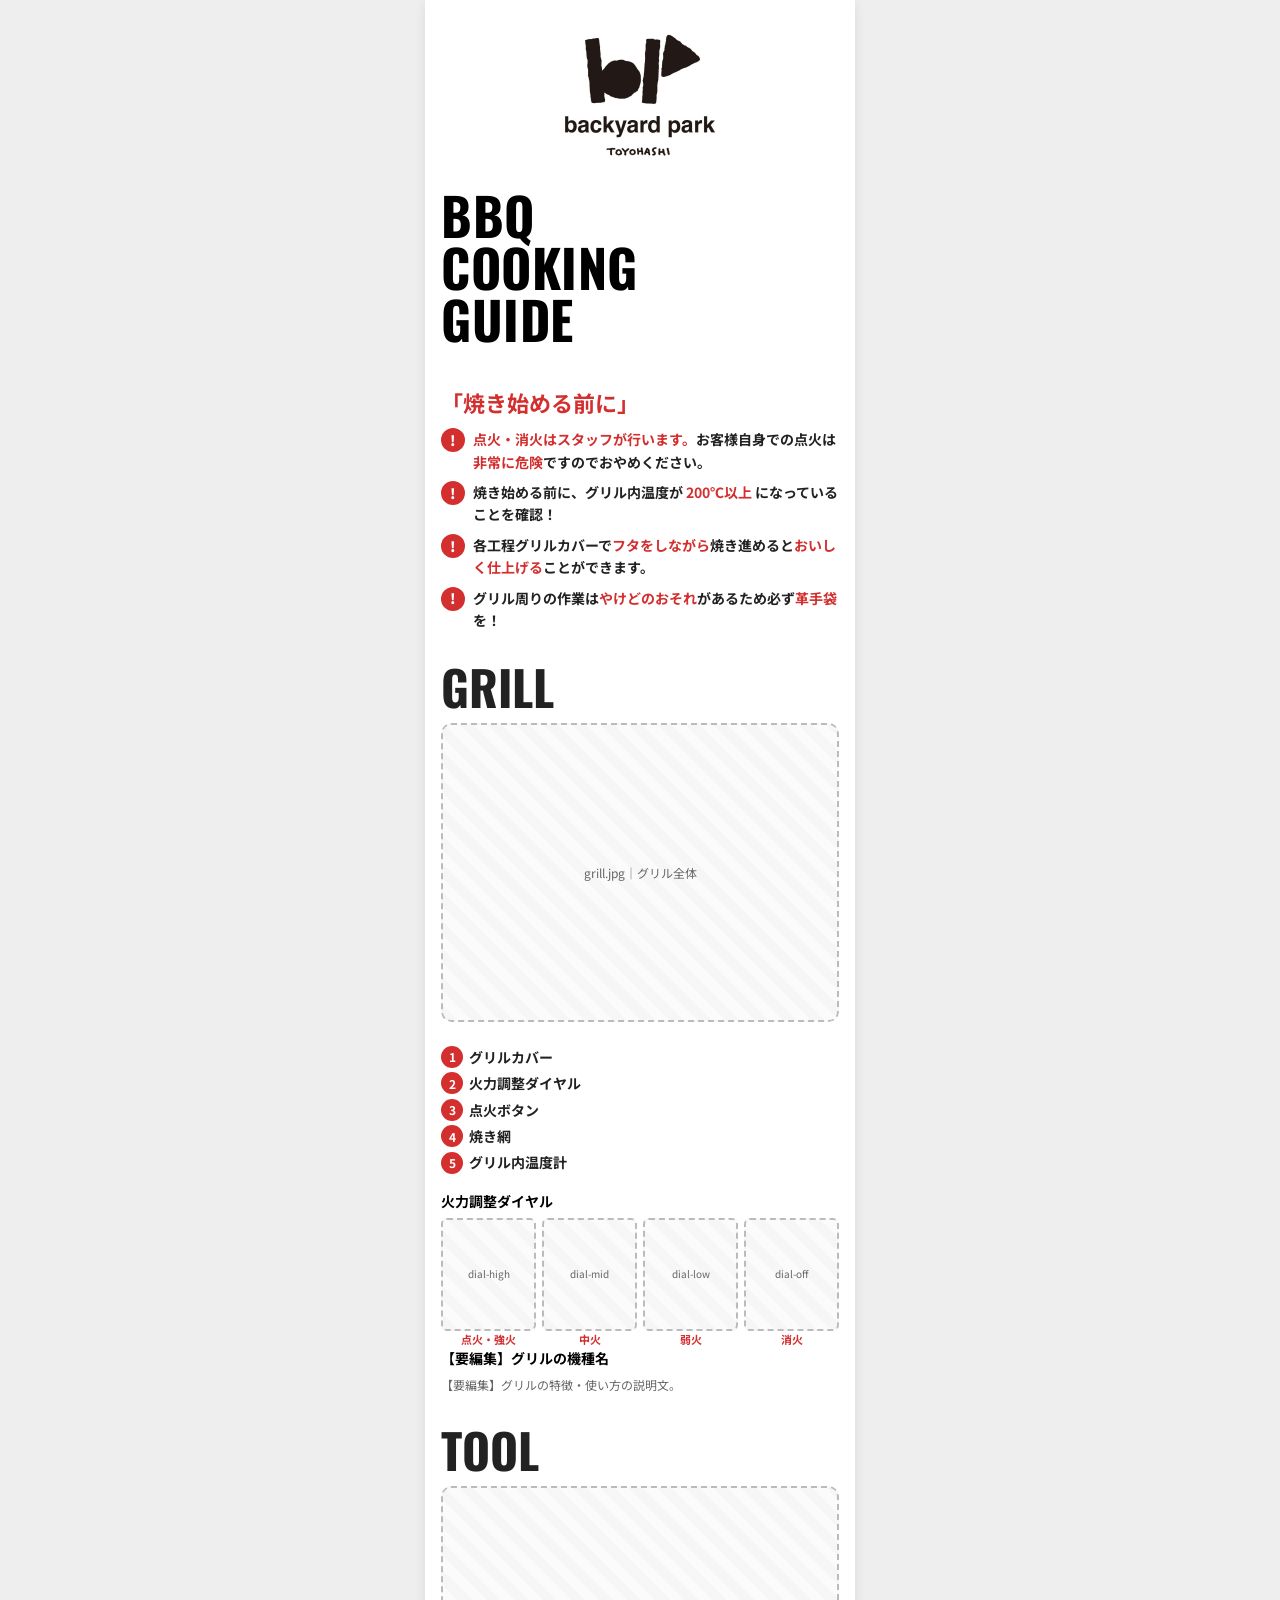
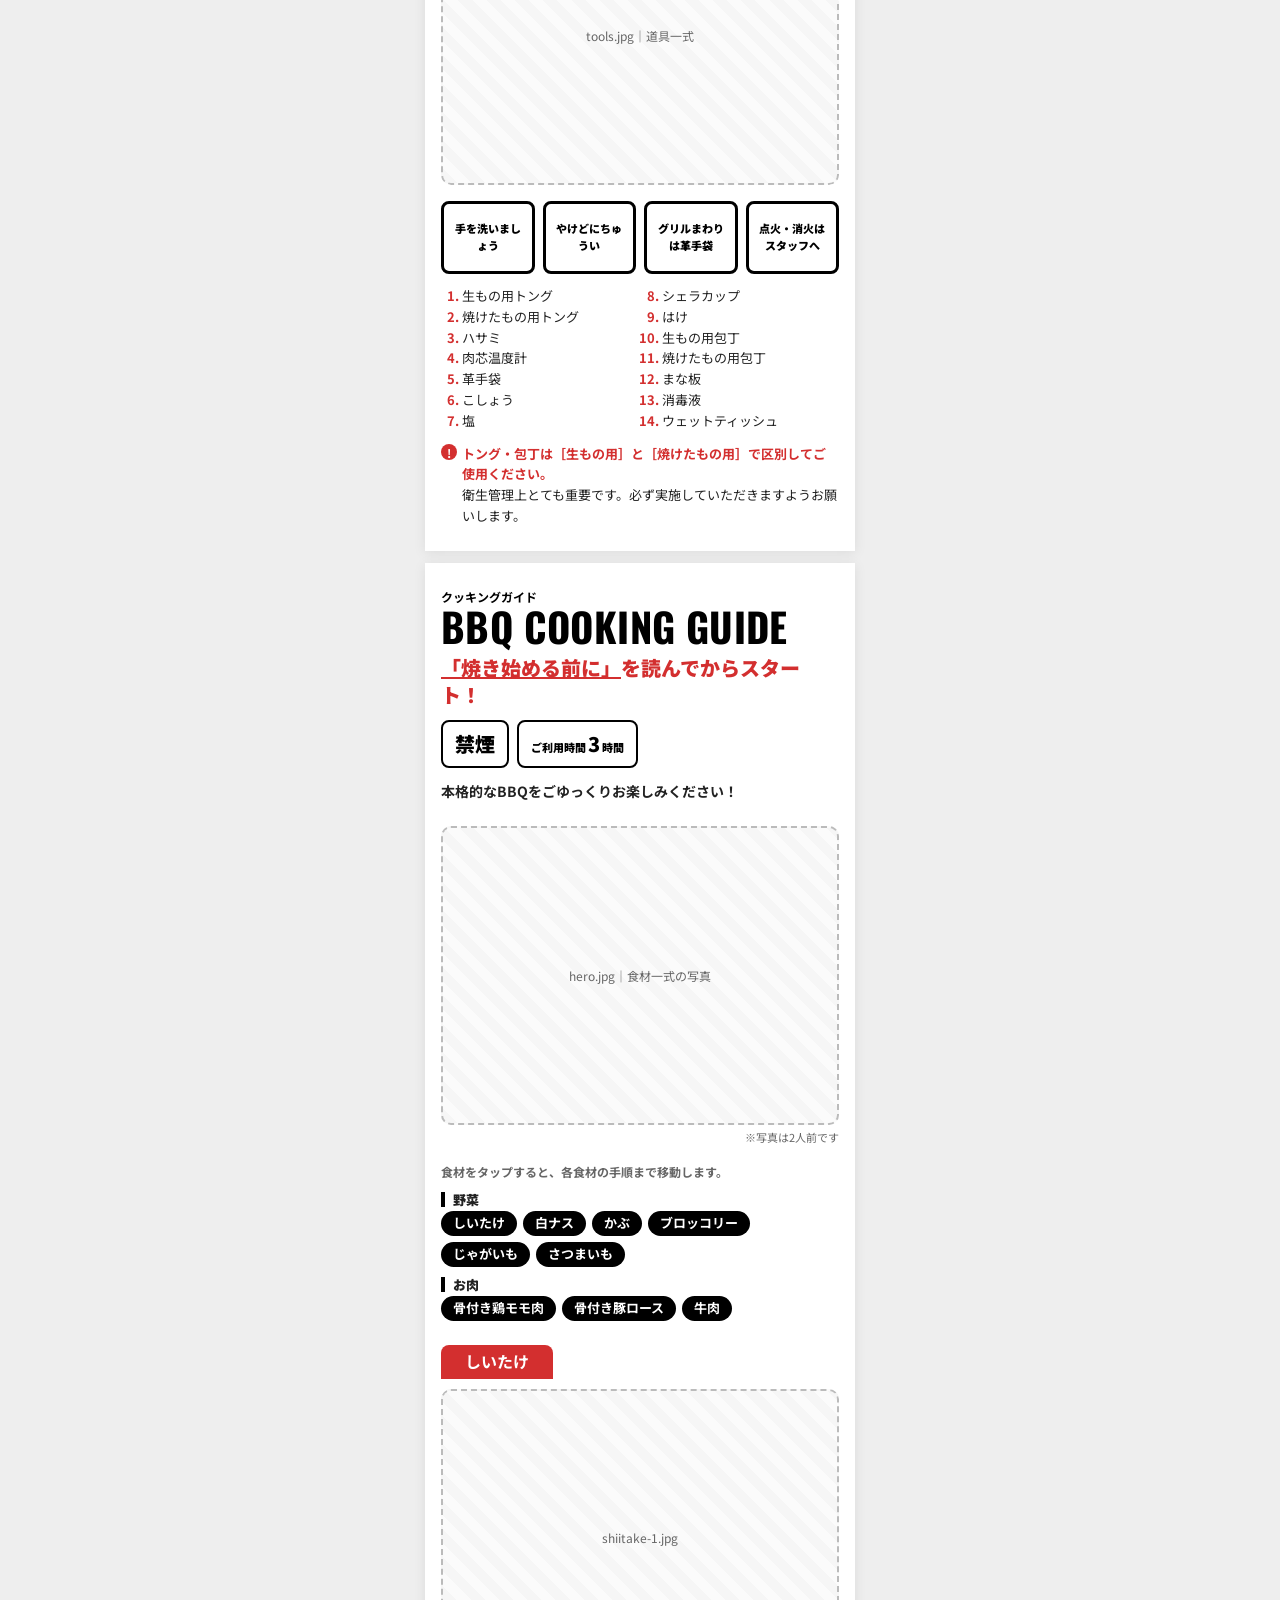
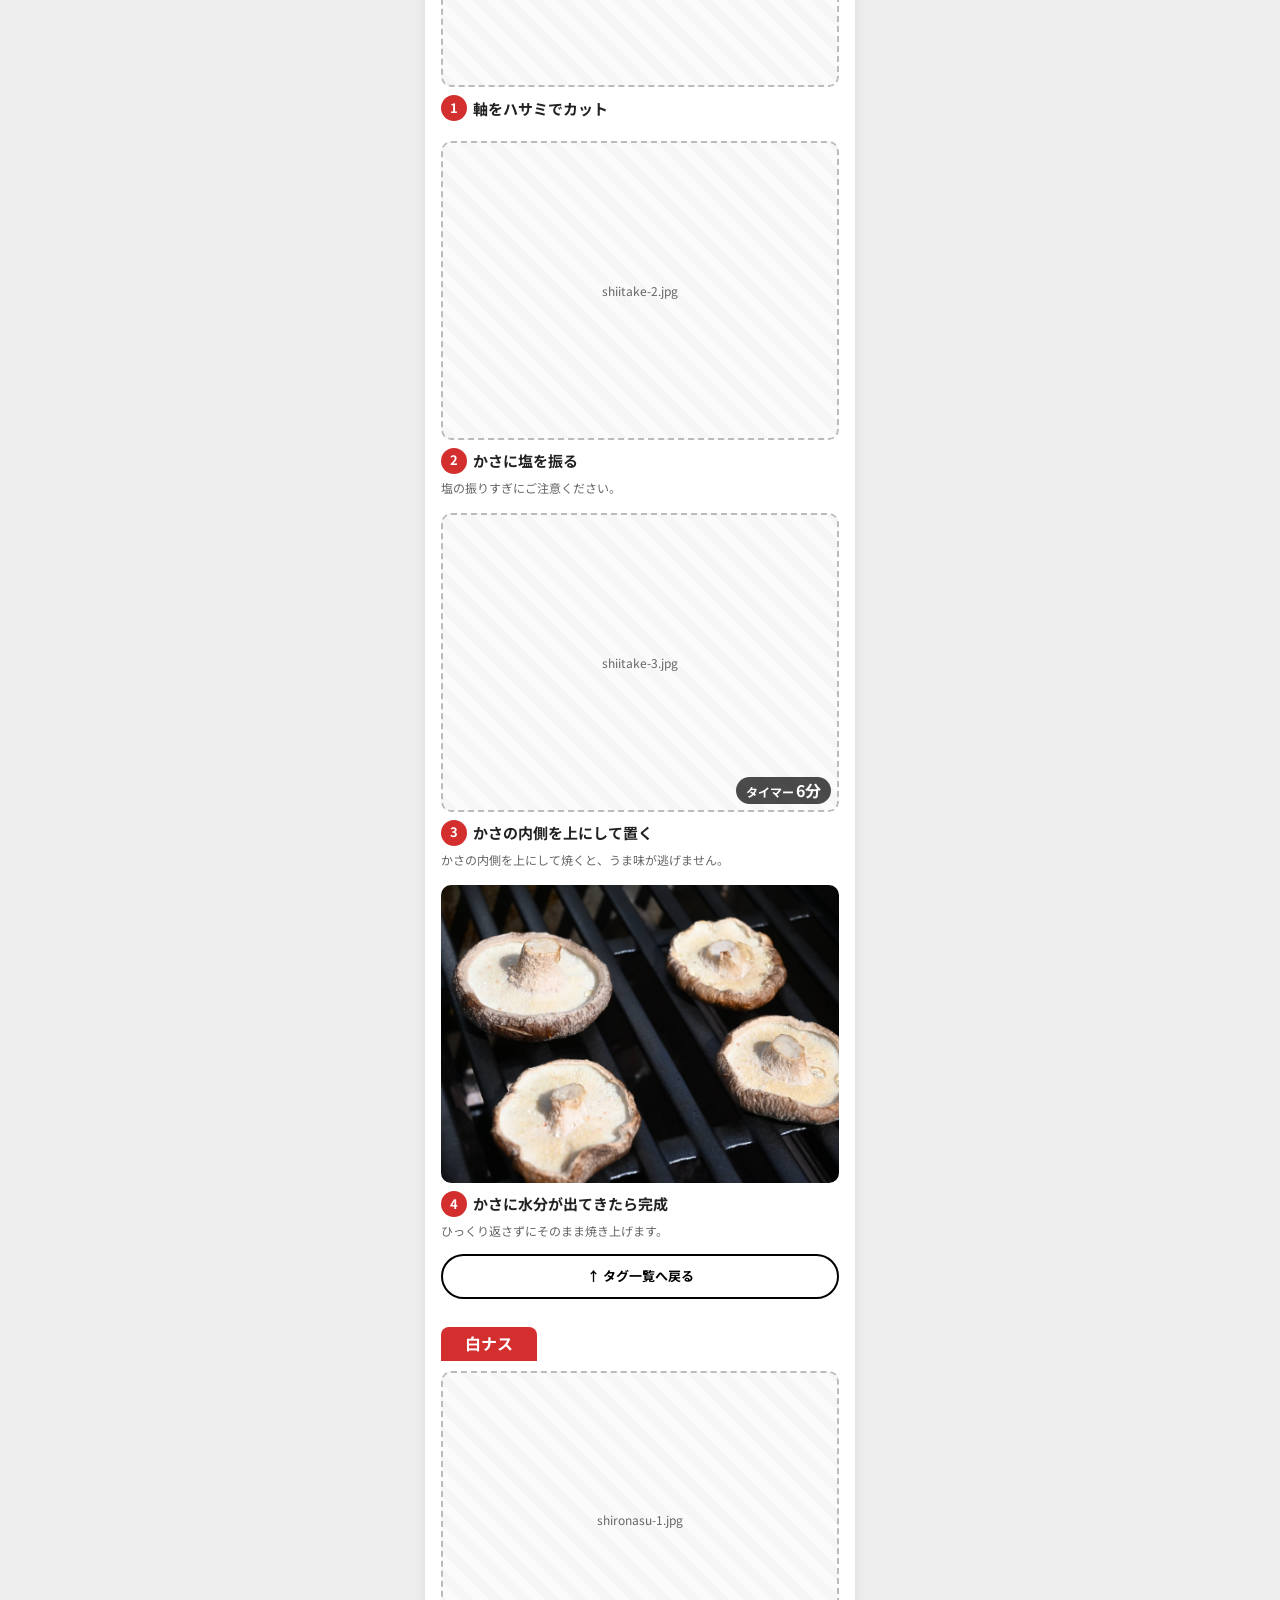
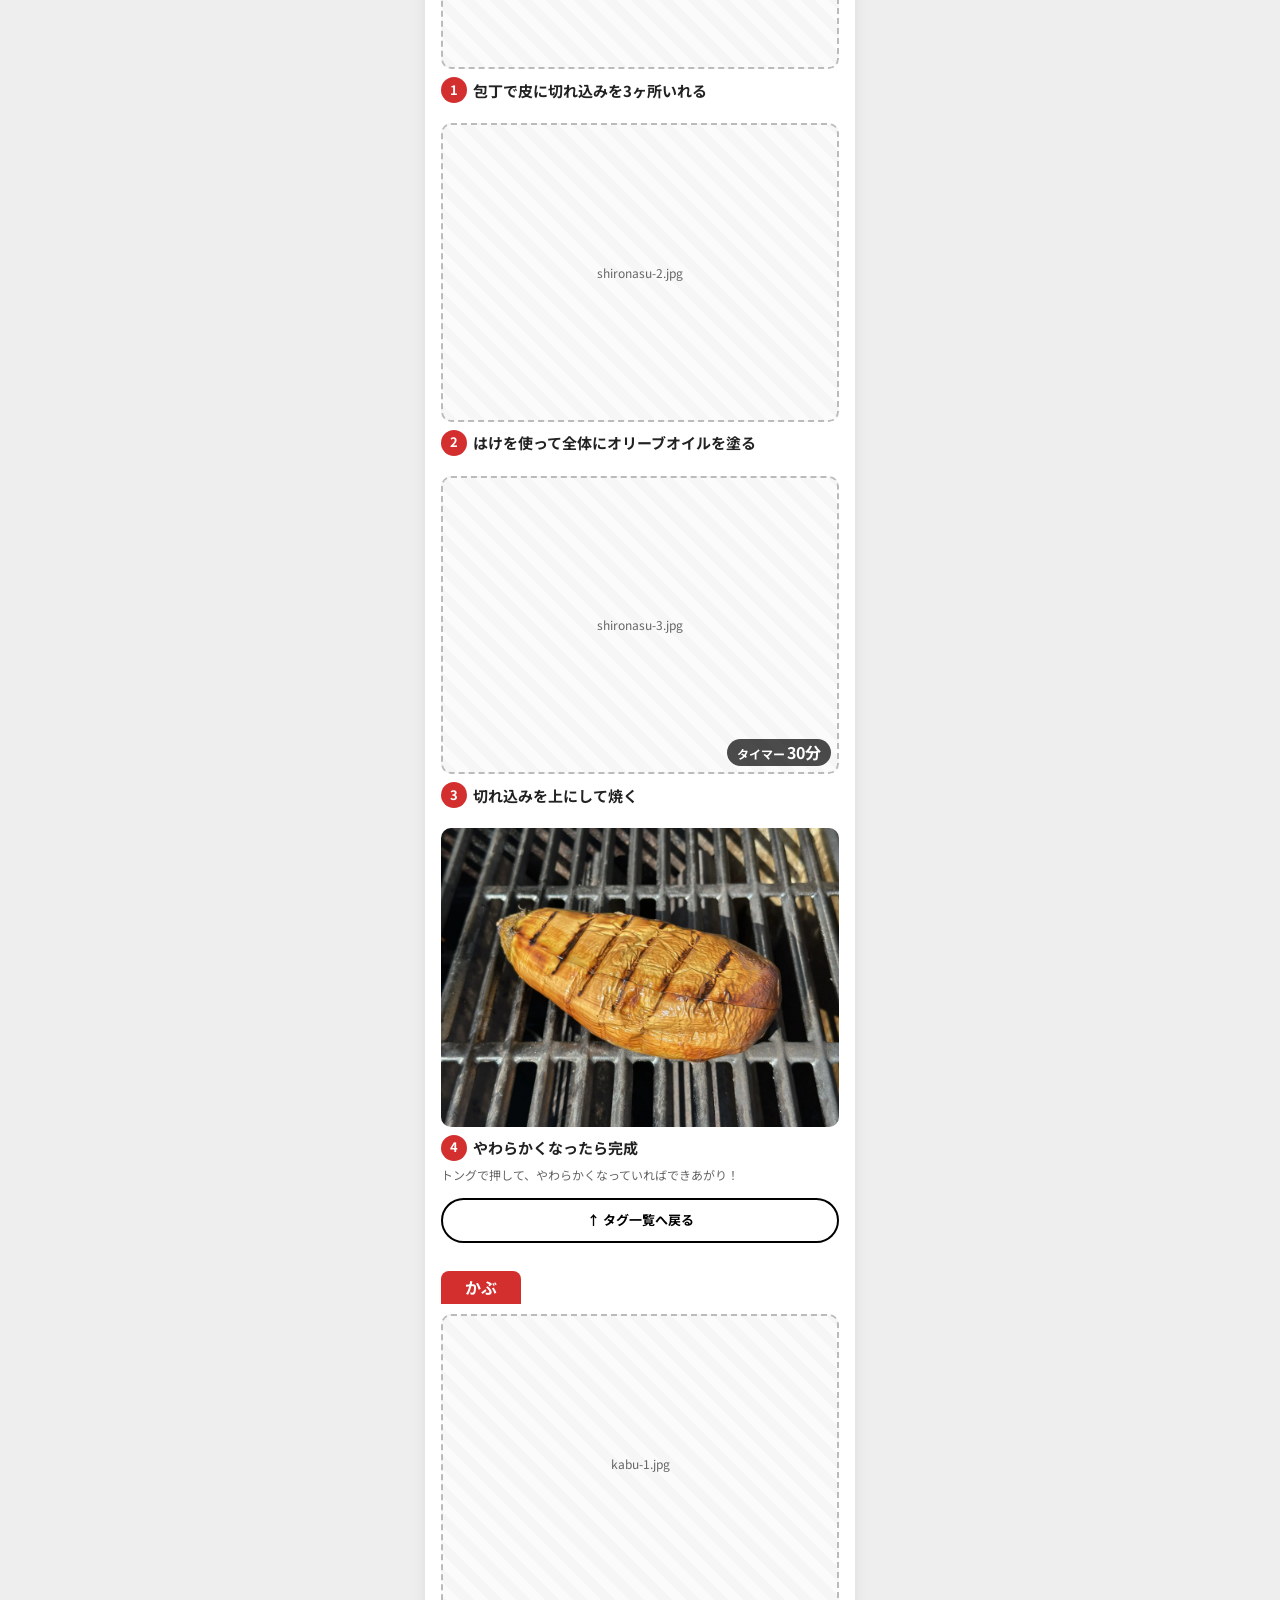
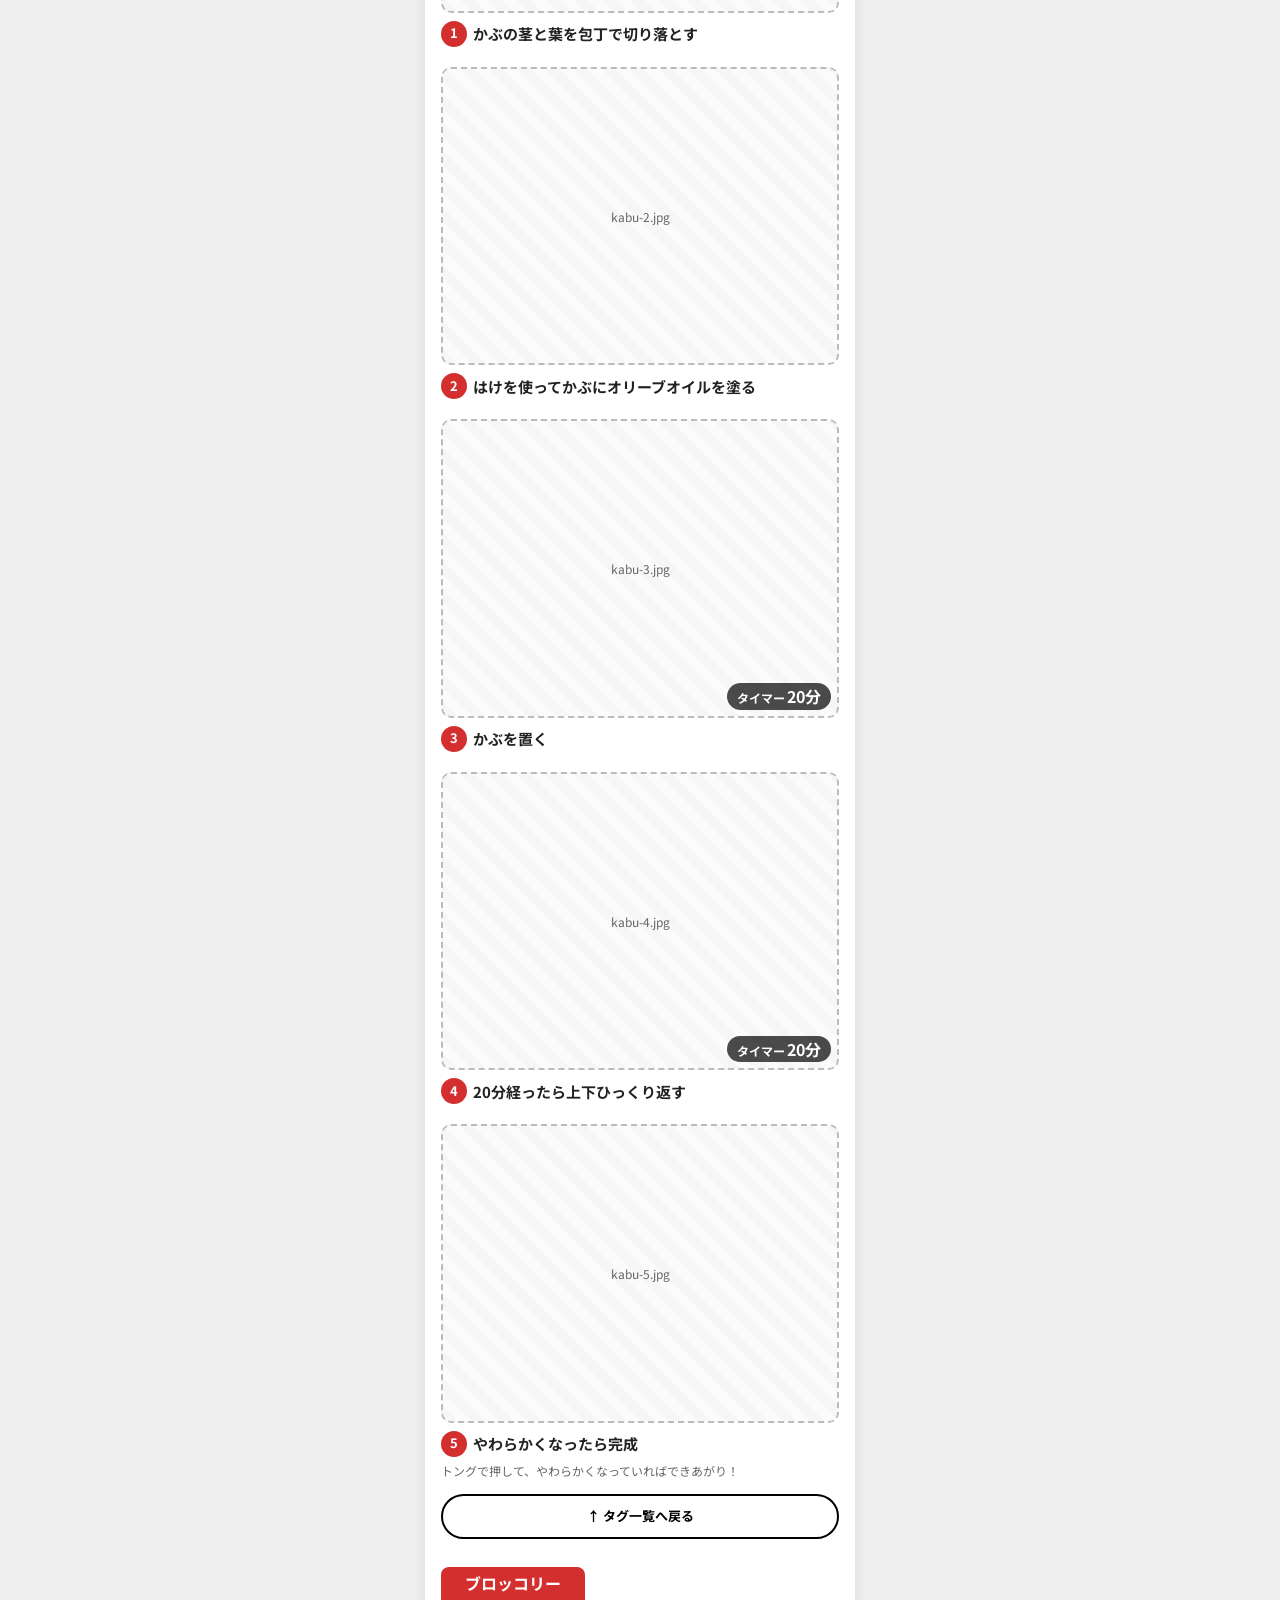
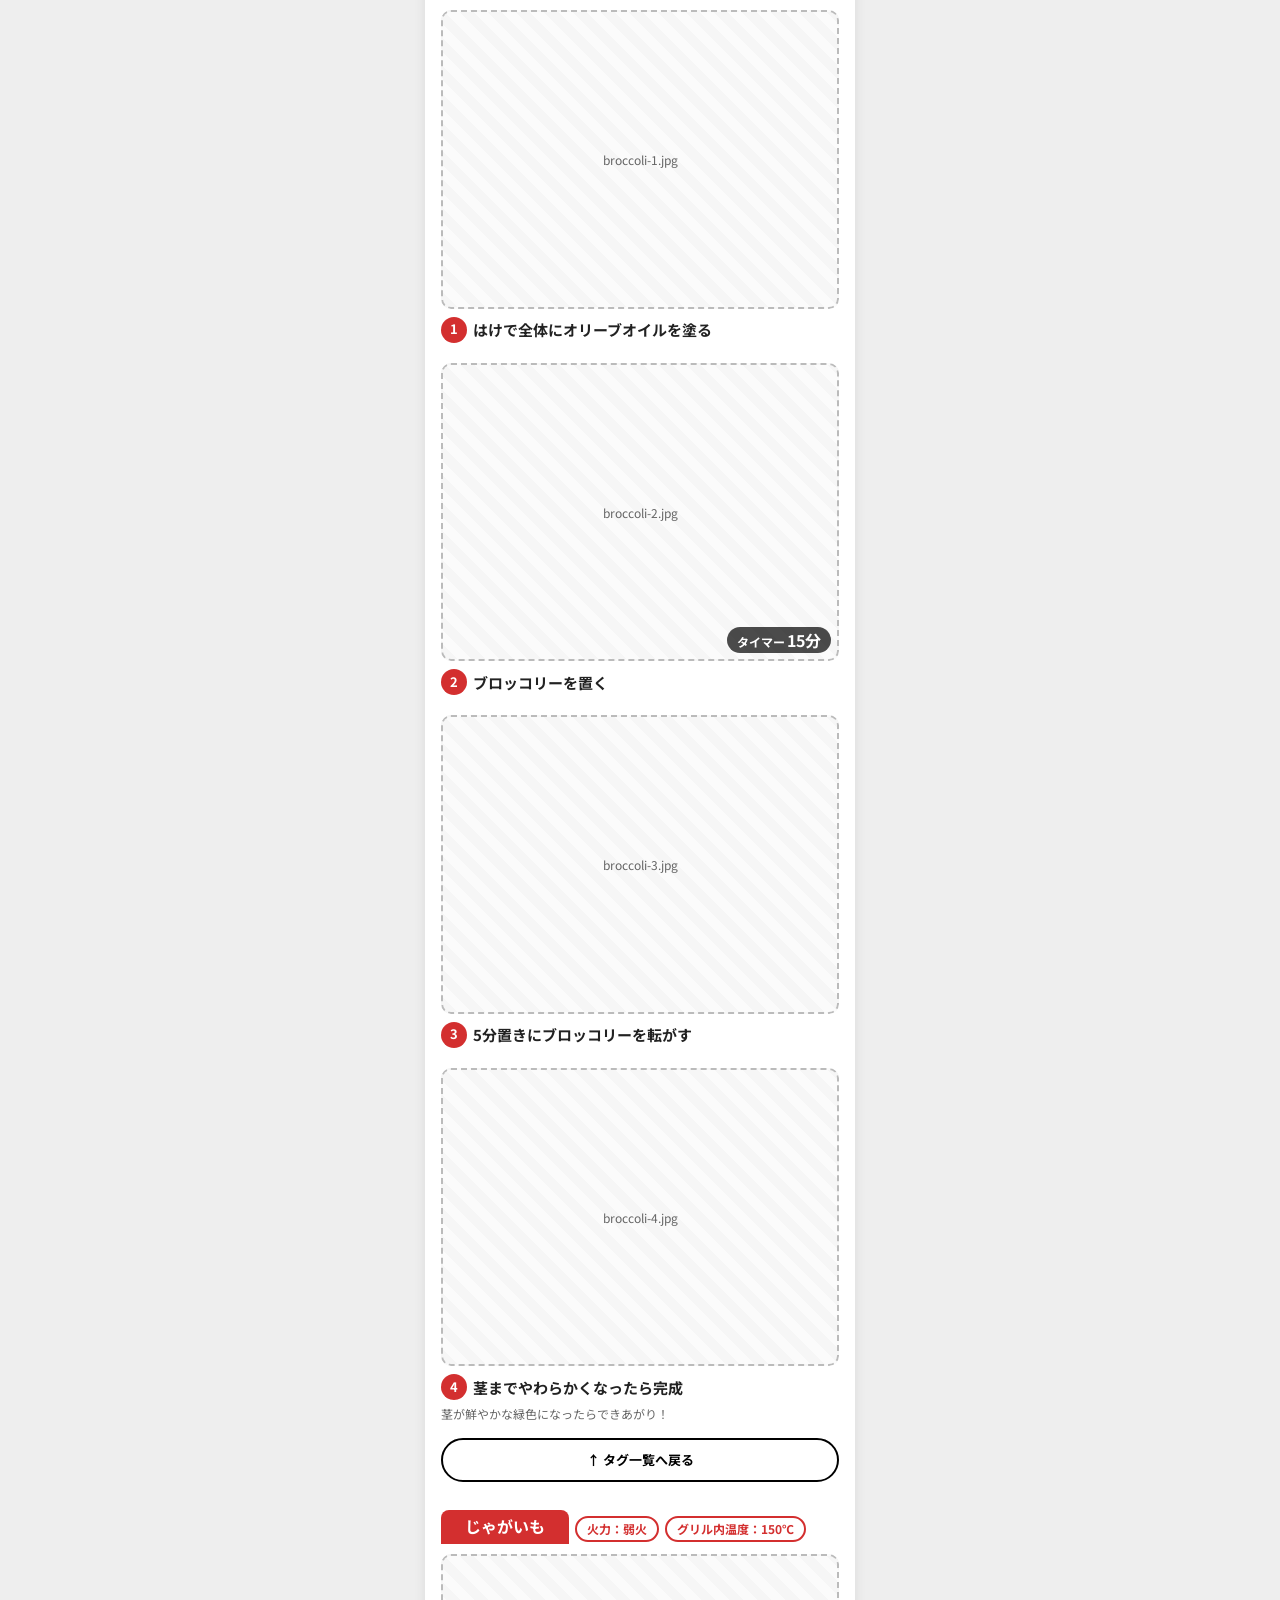
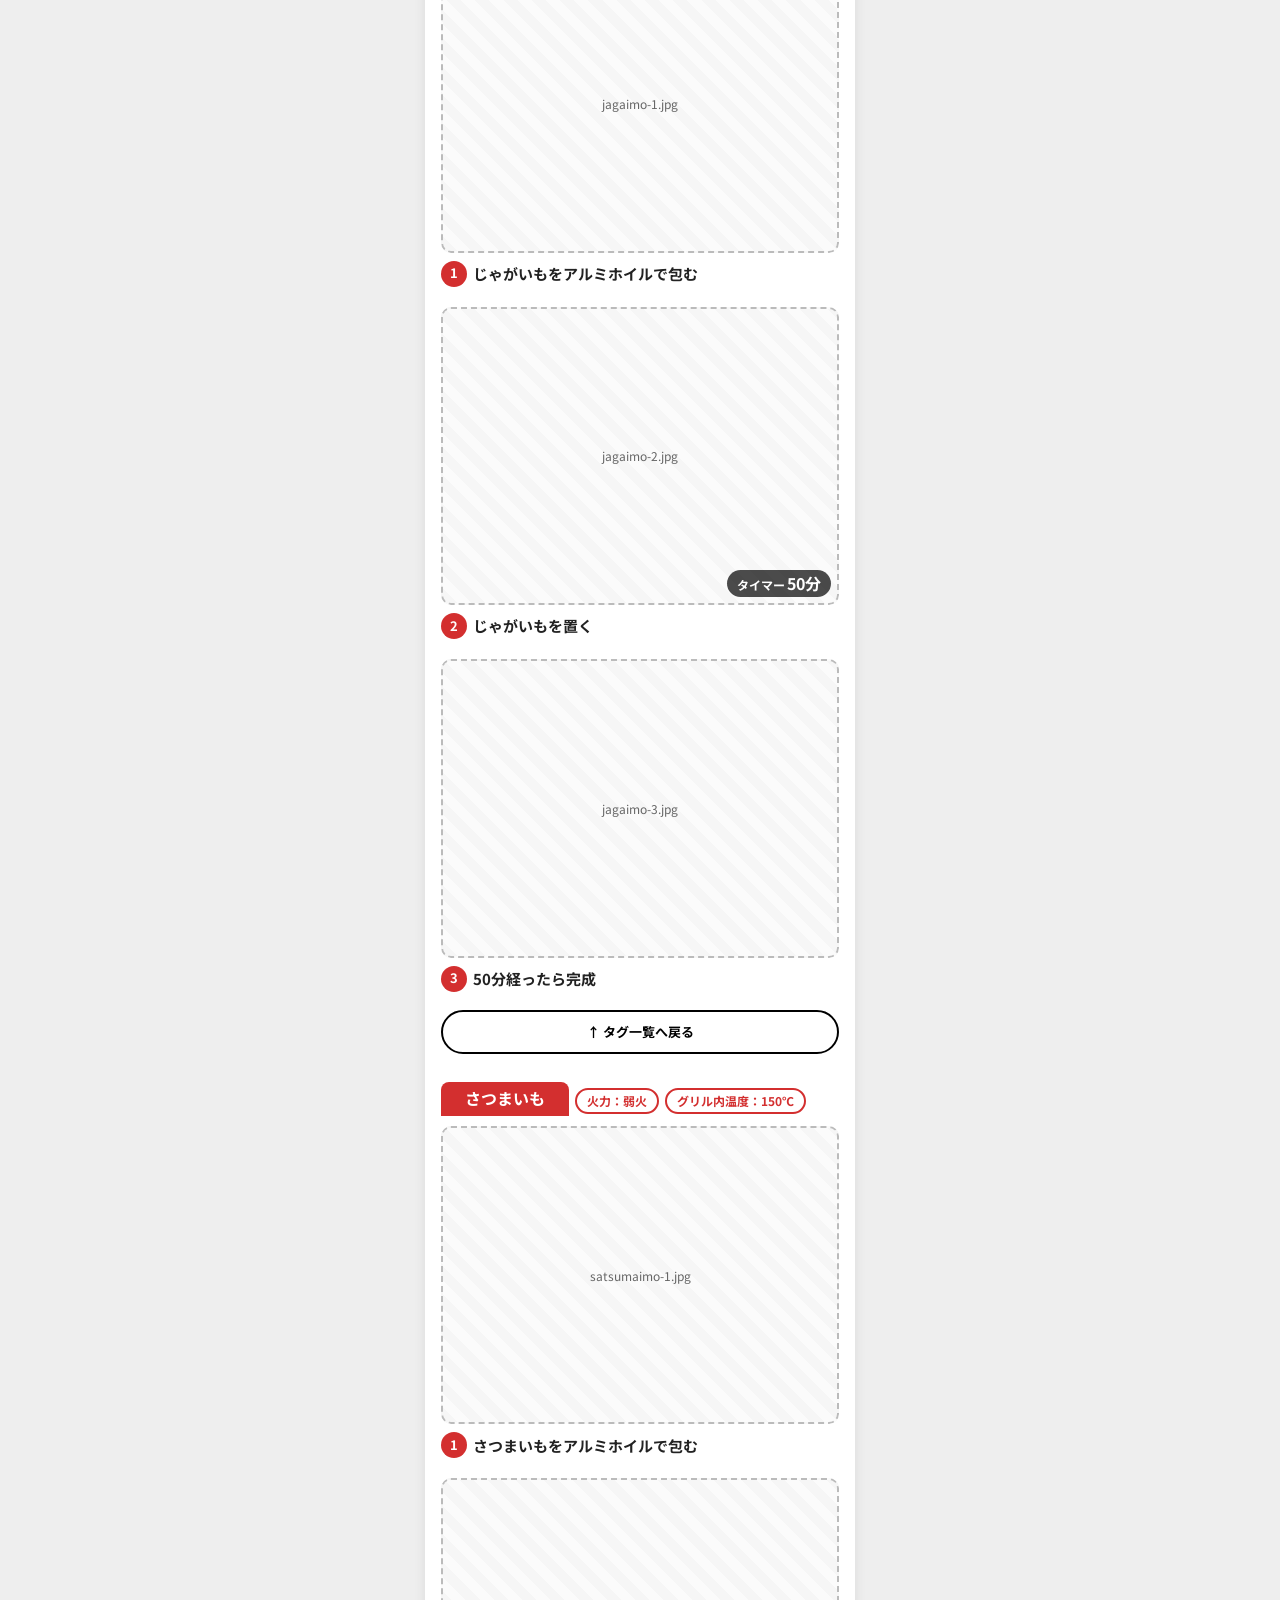
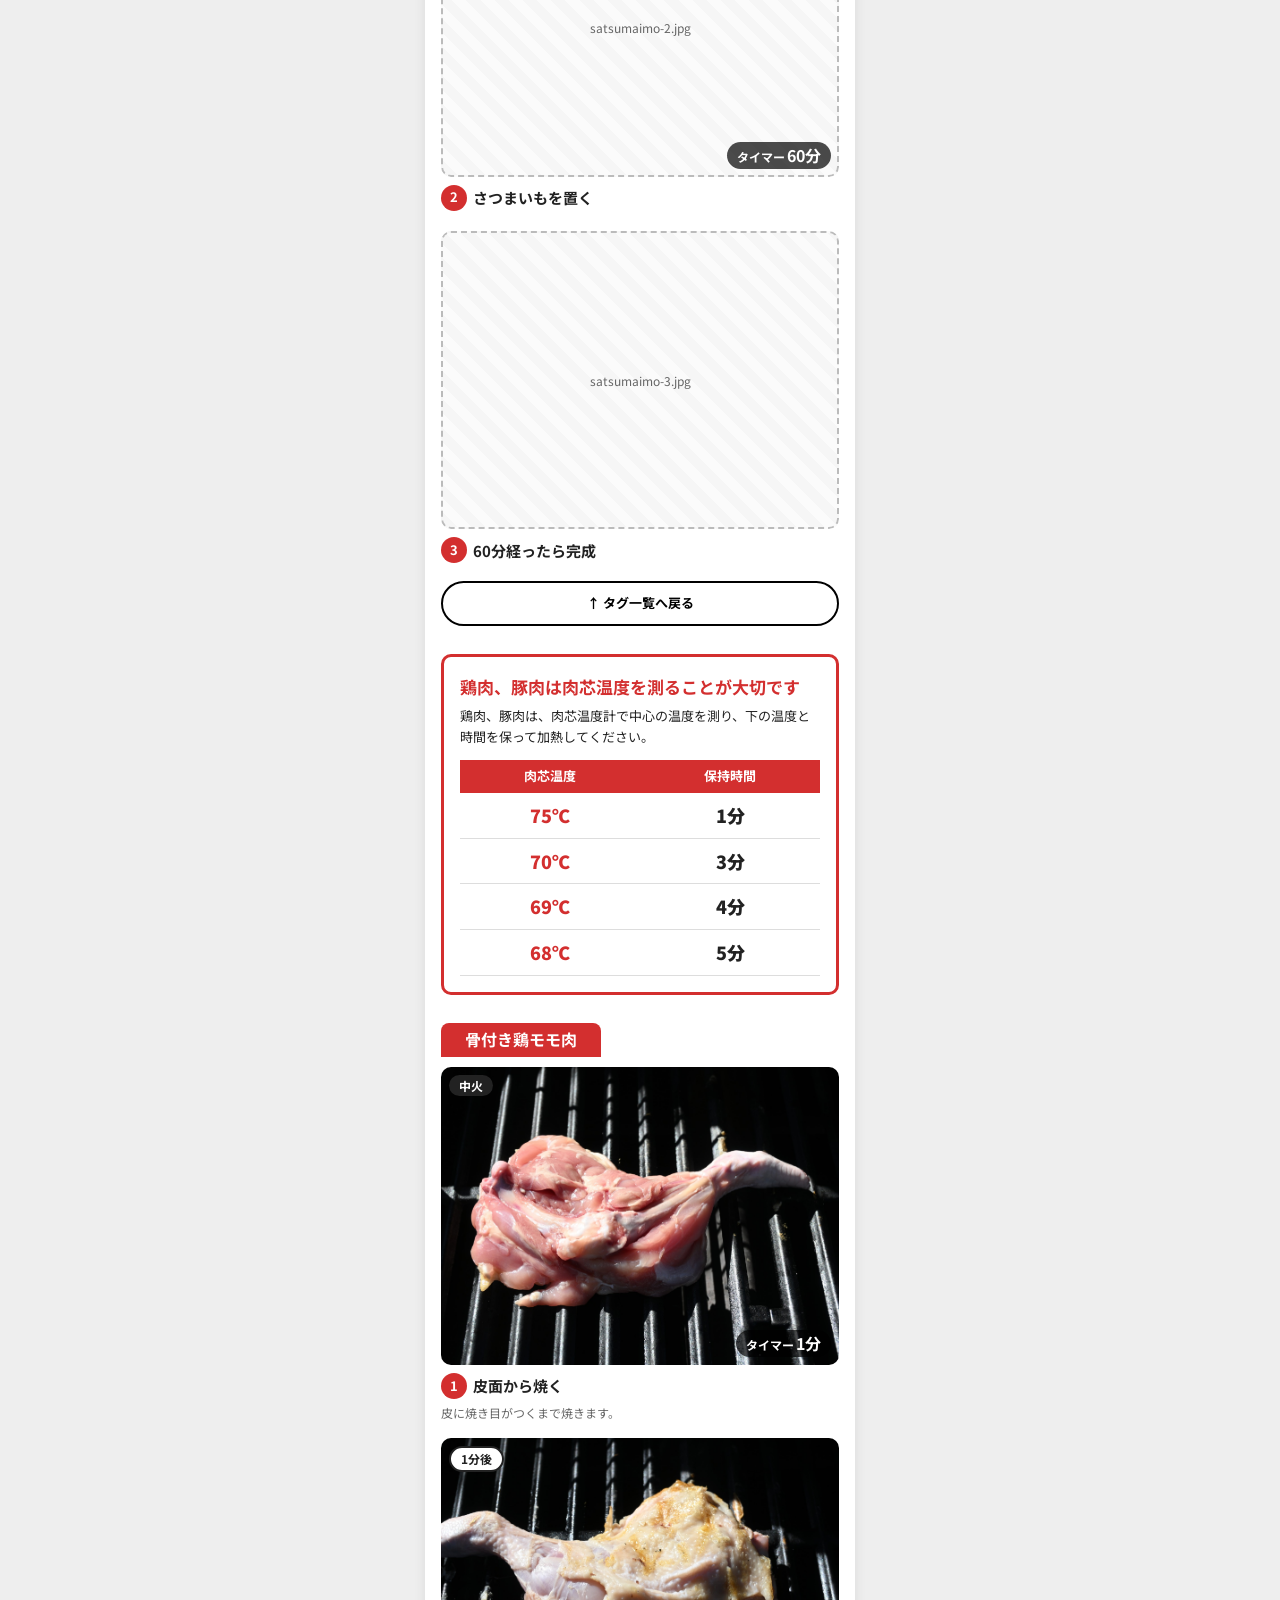
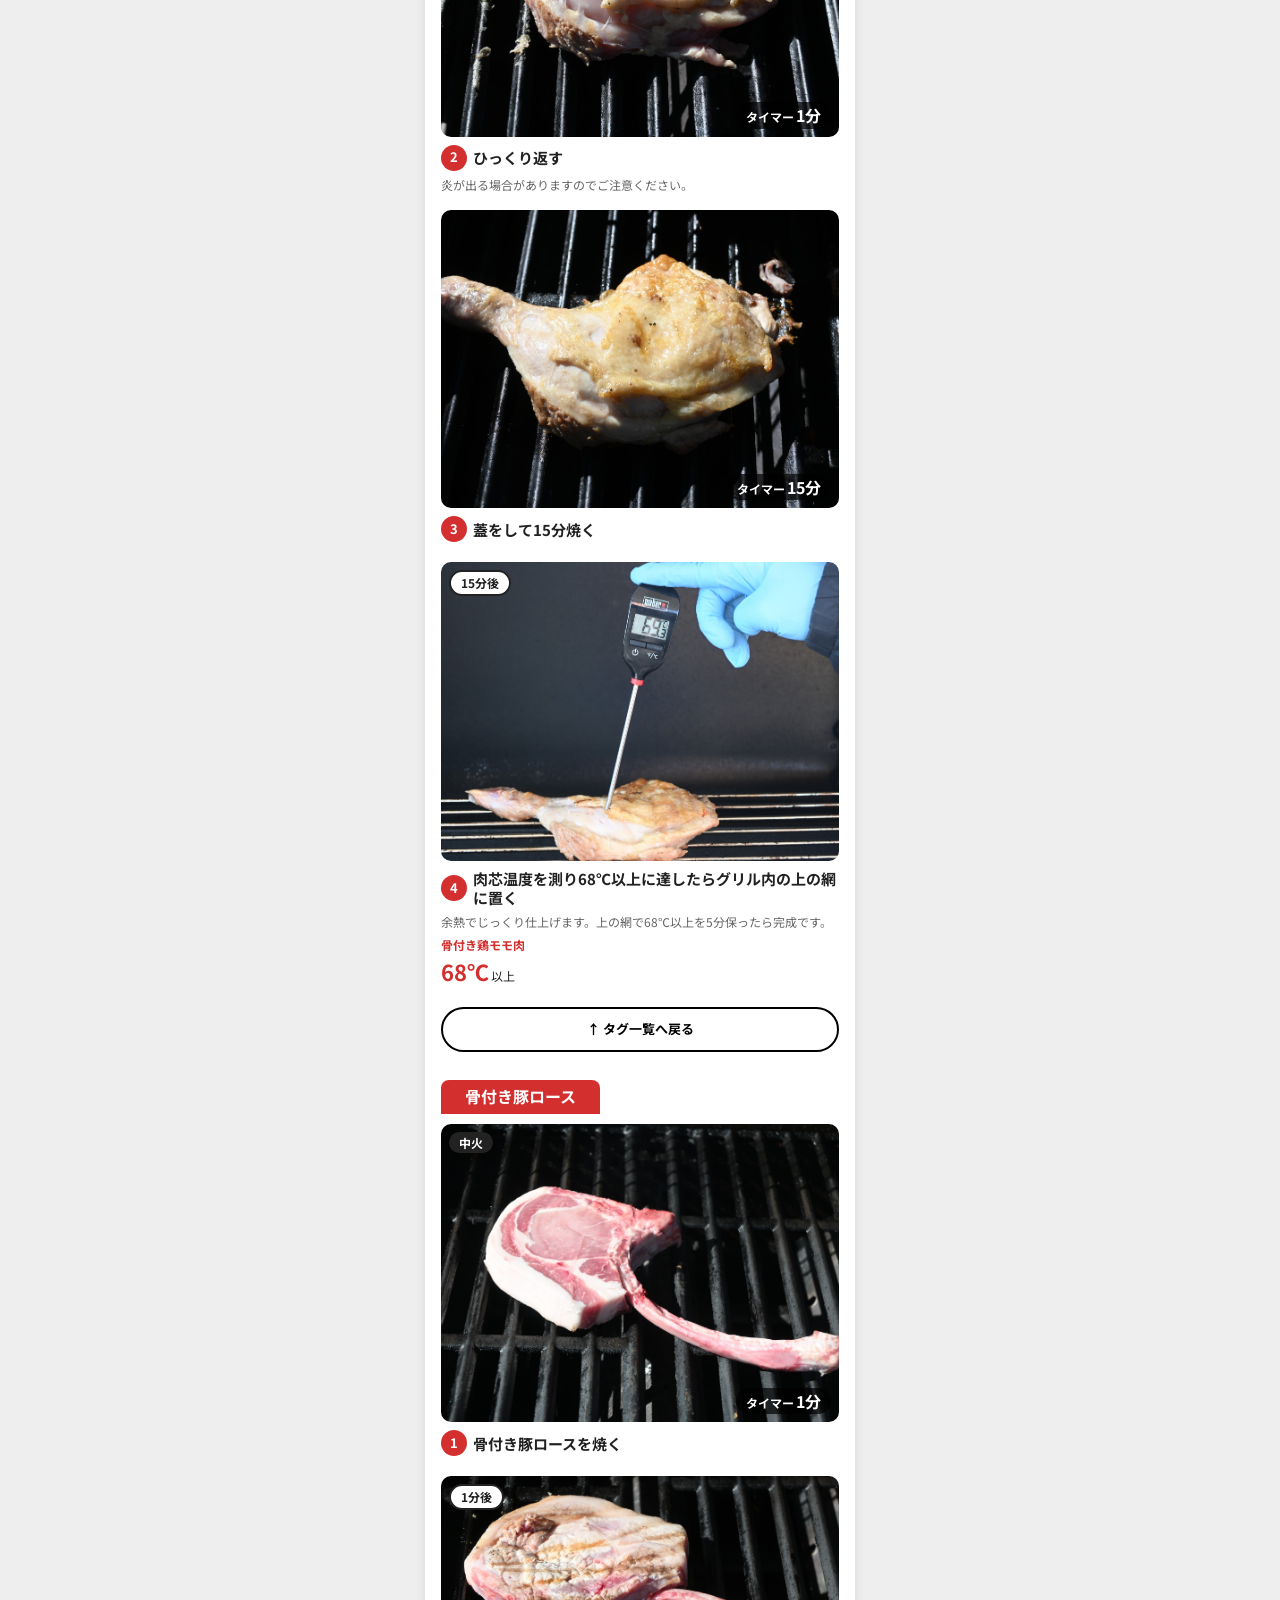
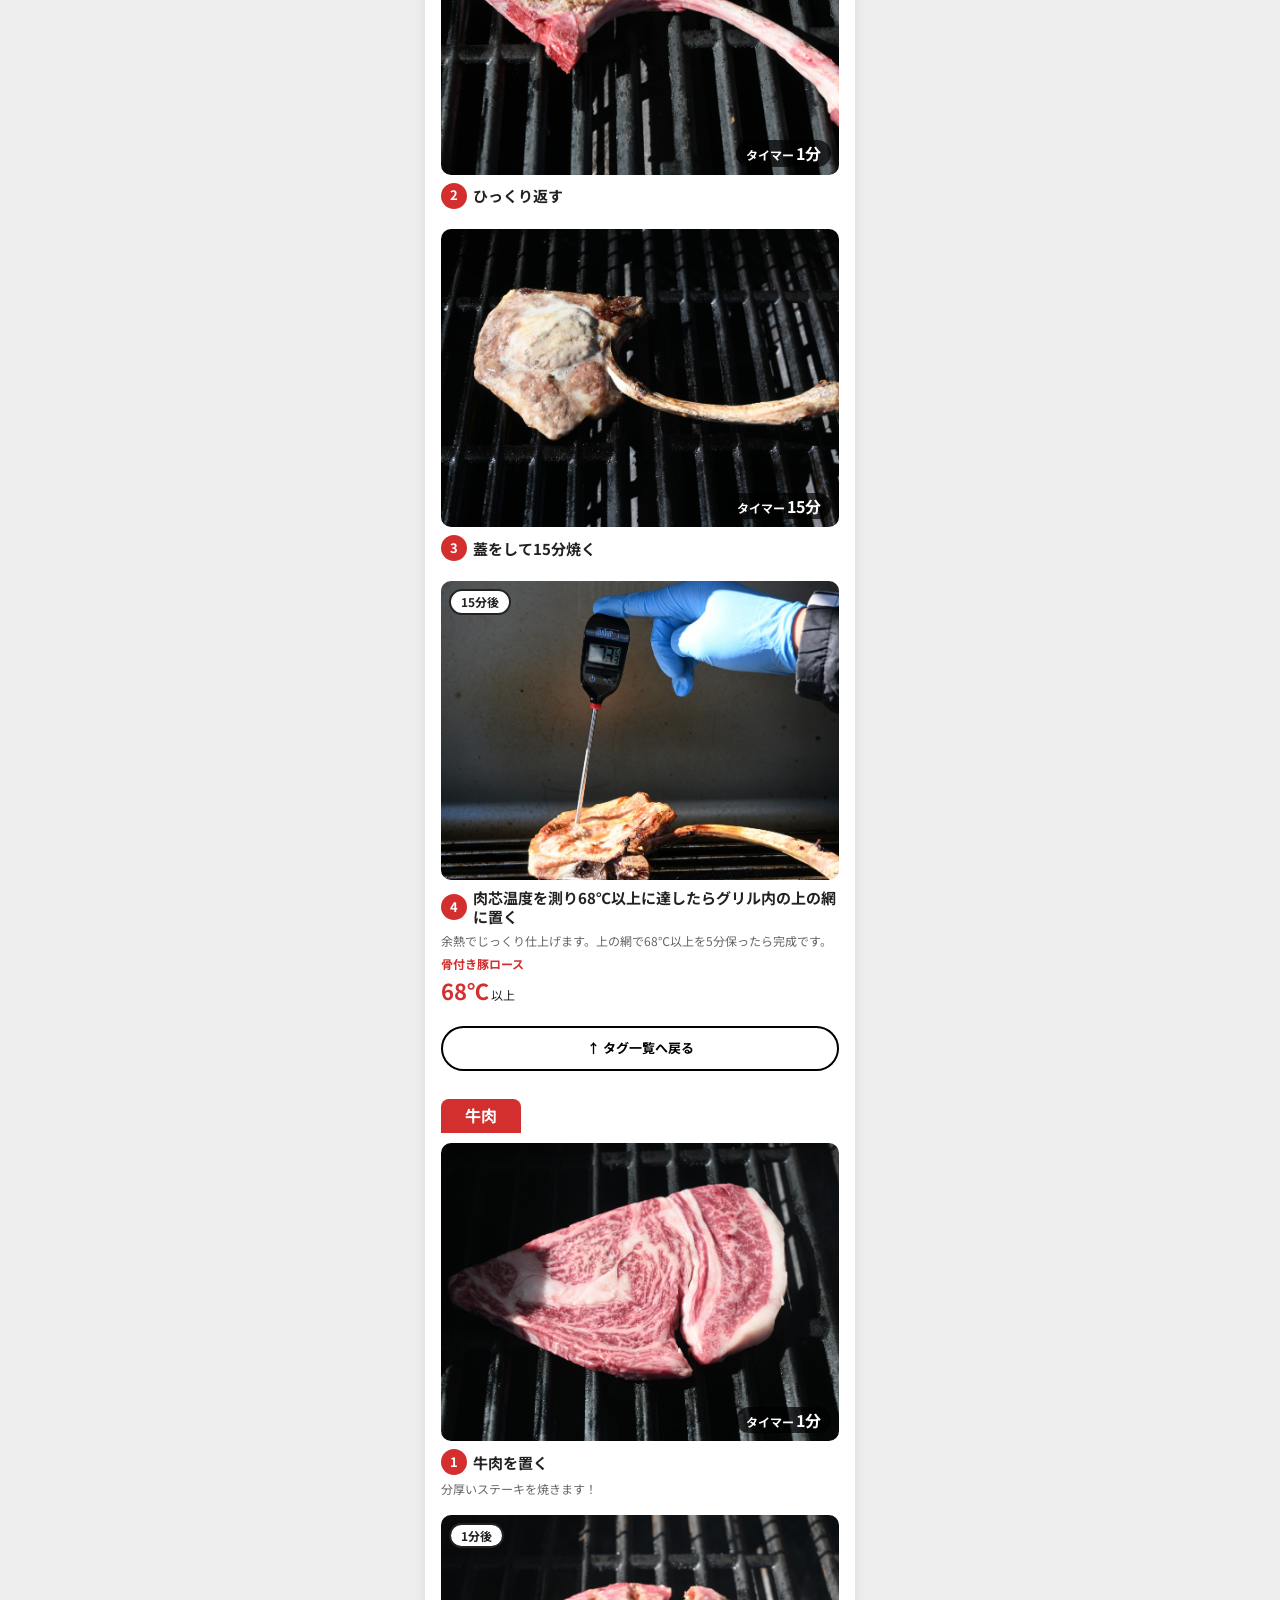
==== commit 3eb47609: "TOOL一覧：とりわけトングを削除、キッチンペーパーをウェットティッシュに変更 Co-Authored-By: Claude Opus 5.5 <noreply@anthropic.com>" ====
--- a/index.html
+++ b/index.html
@@ -91,7 +91,6 @@
 
     <ol class="tools-list">
       <li>生もの用トング</li>
-      <li>とりわけトング</li>
       <li>焼けたもの用トング</li>
       <li>ハサミ</li>
       <li>肉芯温度計</li>
@@ -104,7 +103,7 @@
       <li>焼けたもの用包丁</li>
       <li>まな板</li>
       <li>消毒液</li>
-      <li>キッチンペーパー</li>
+      <li>ウェットティッシュ</li>
     </ol>
 
     <p class="hygiene"><strong class="warn">!</strong>
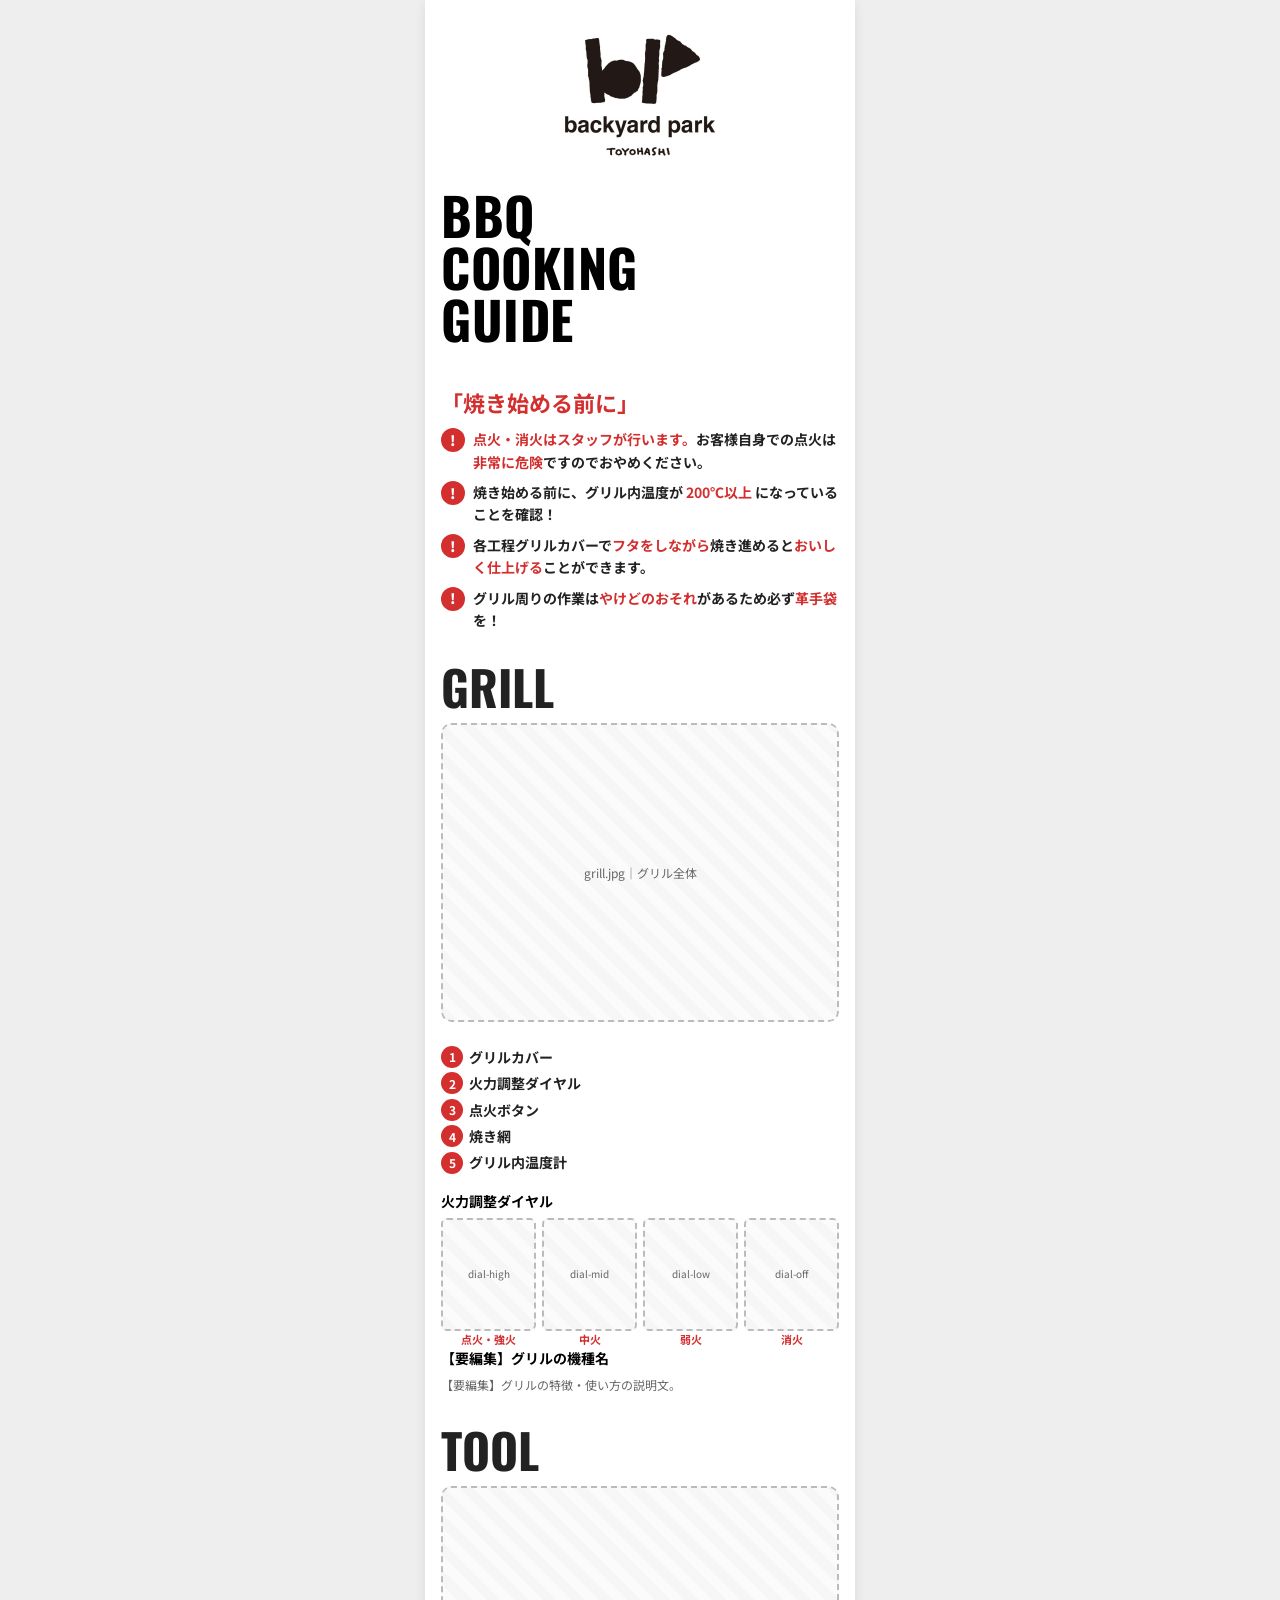
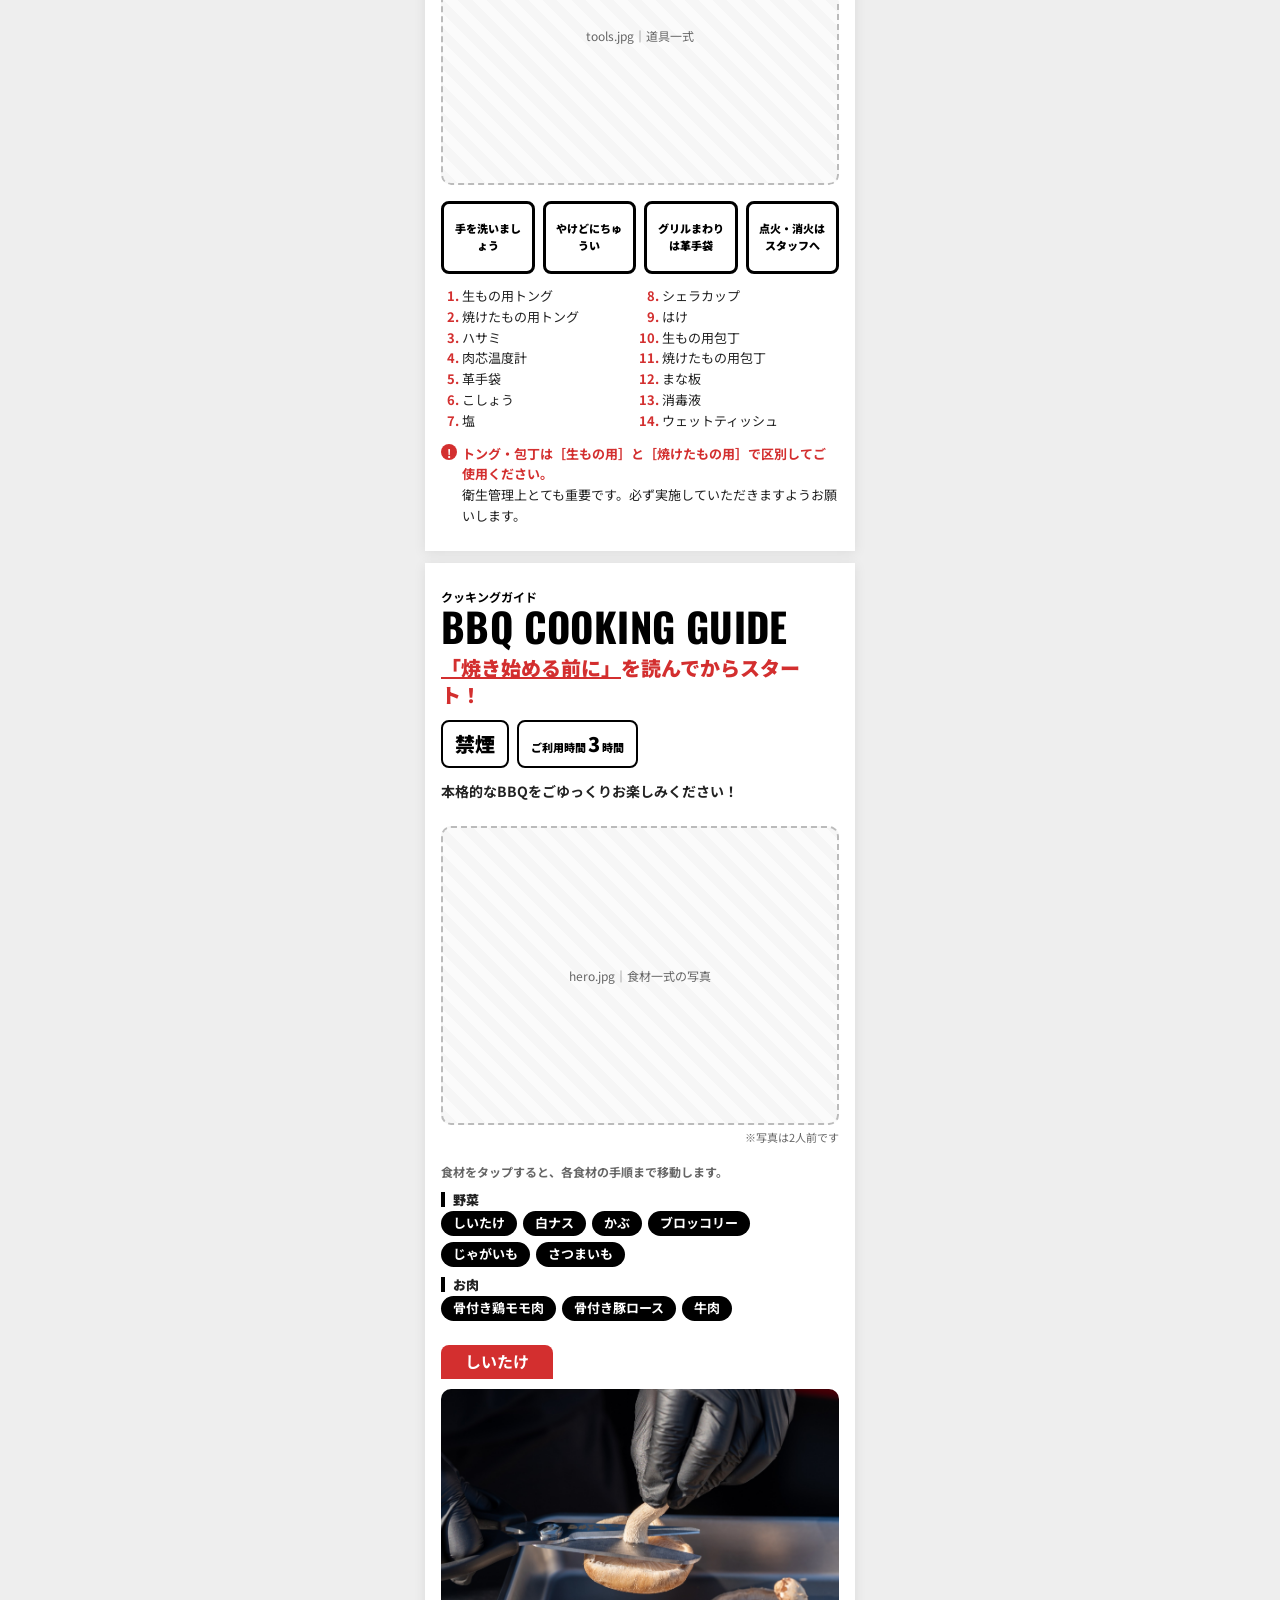
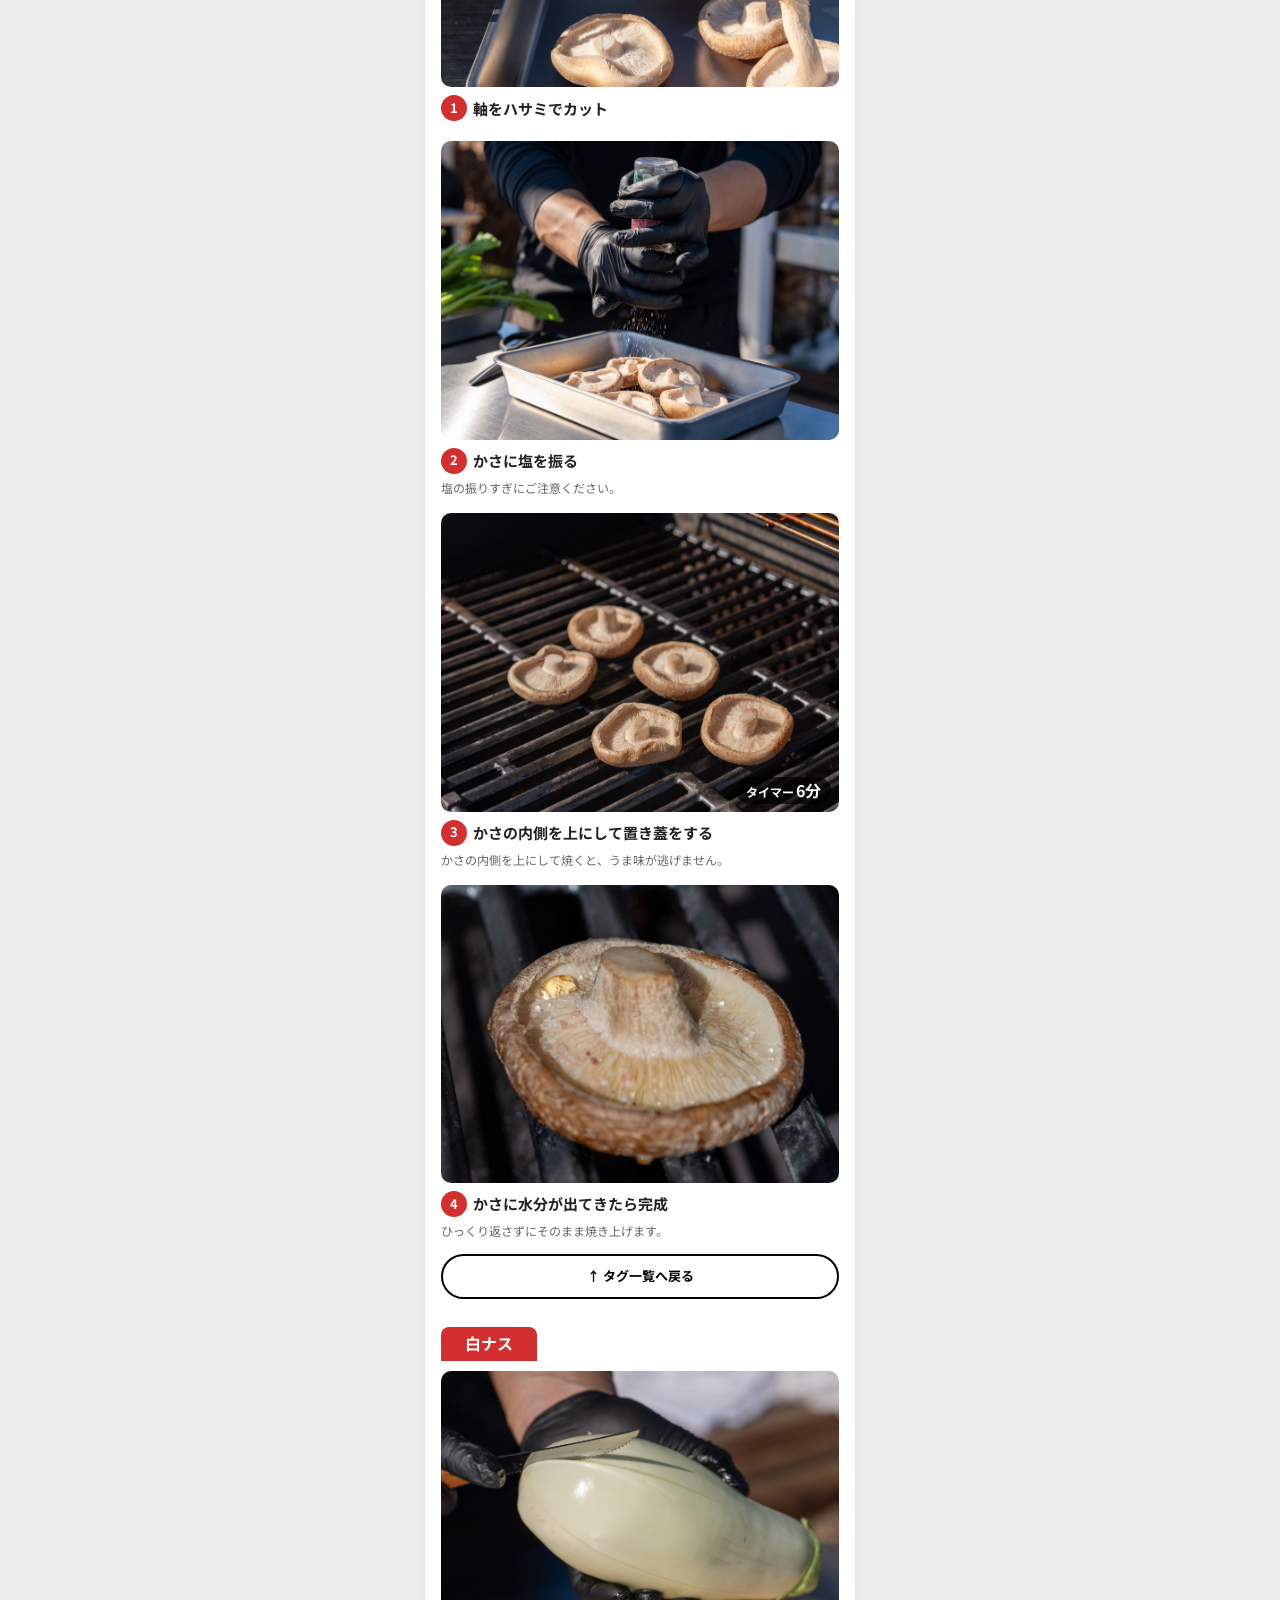
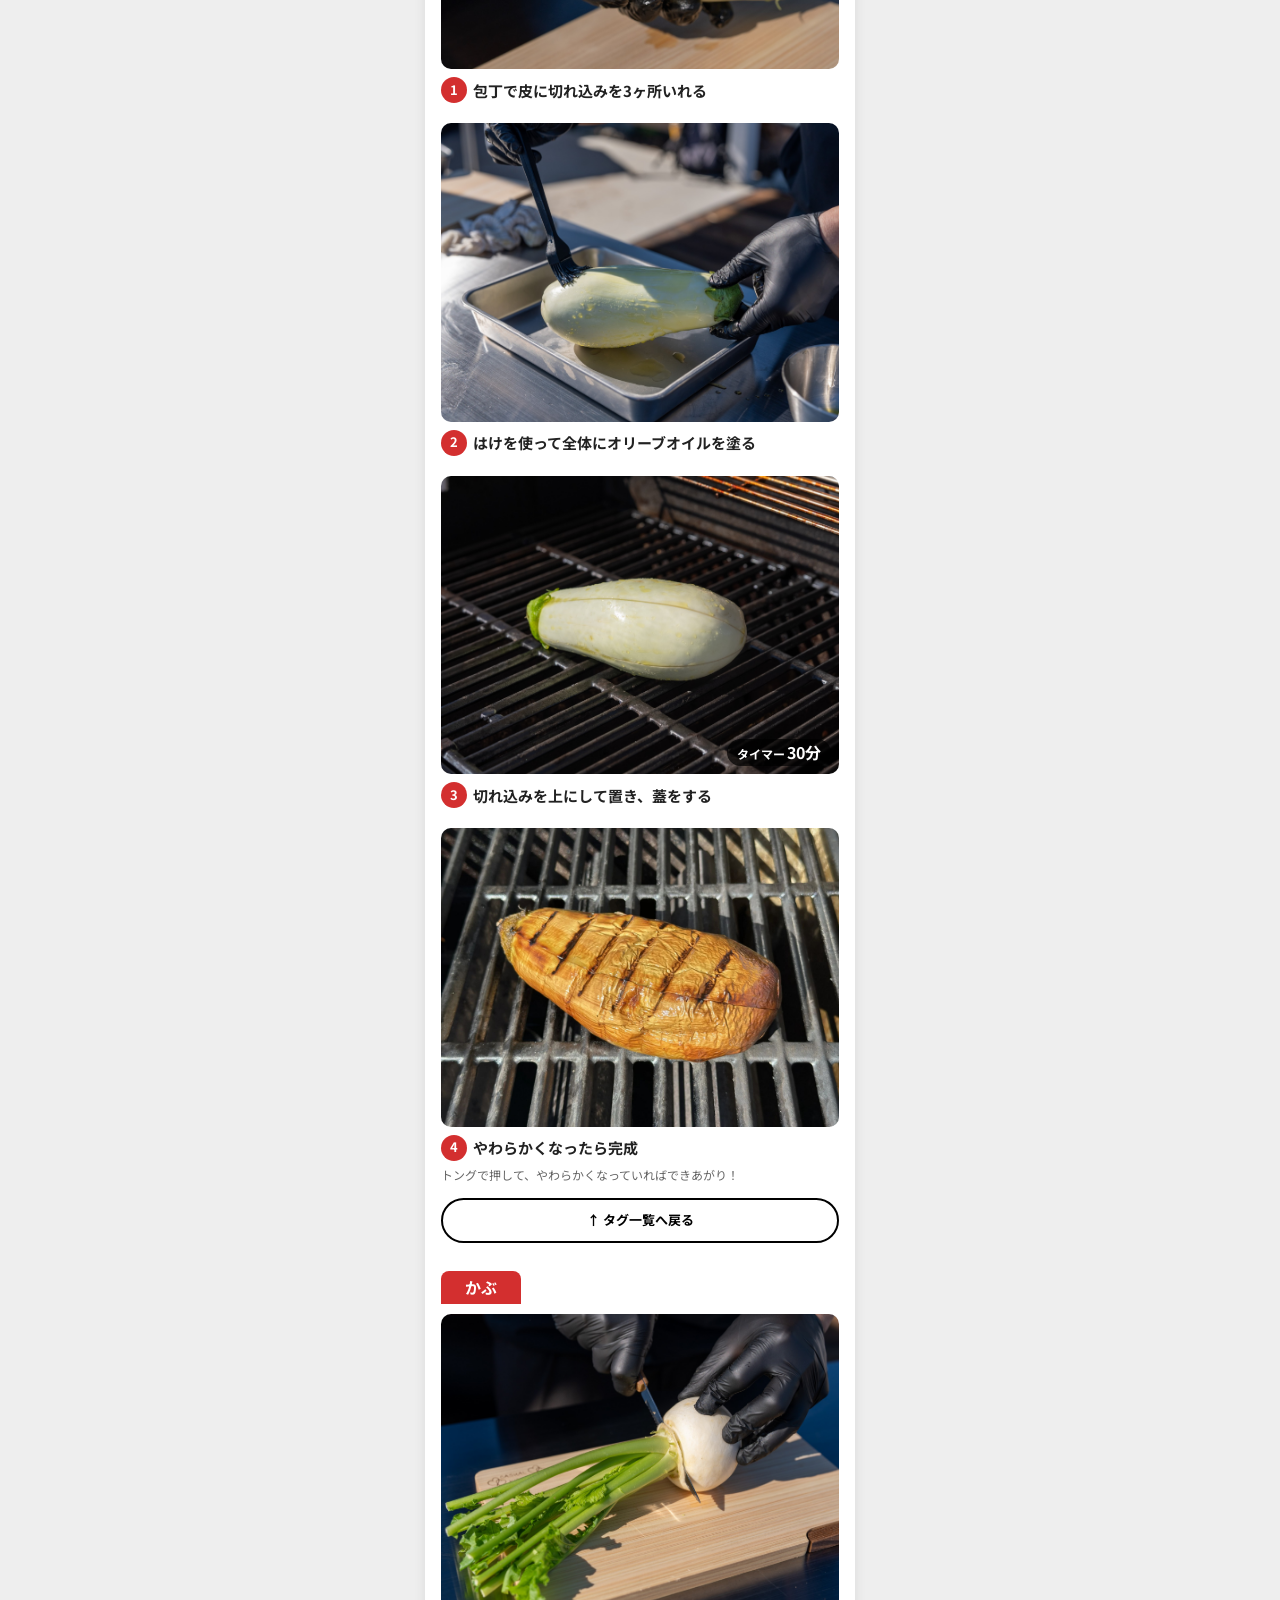
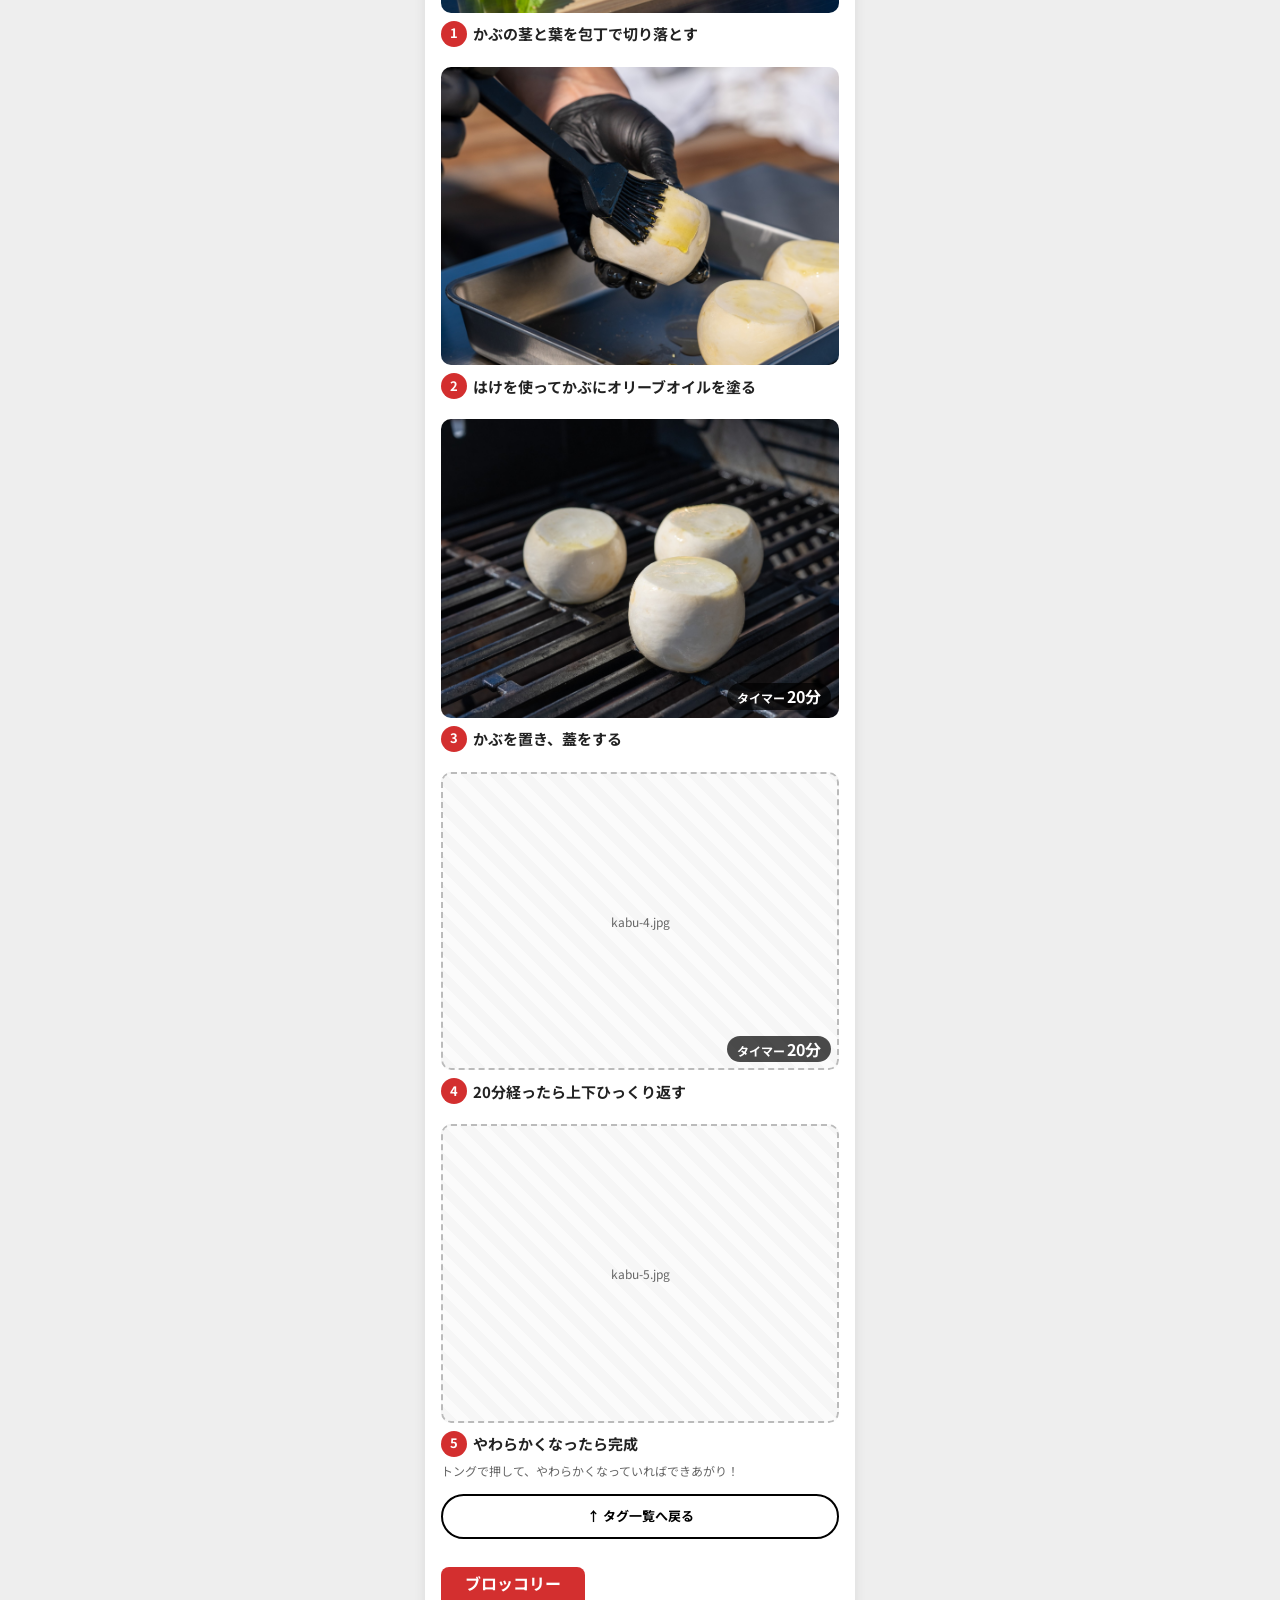
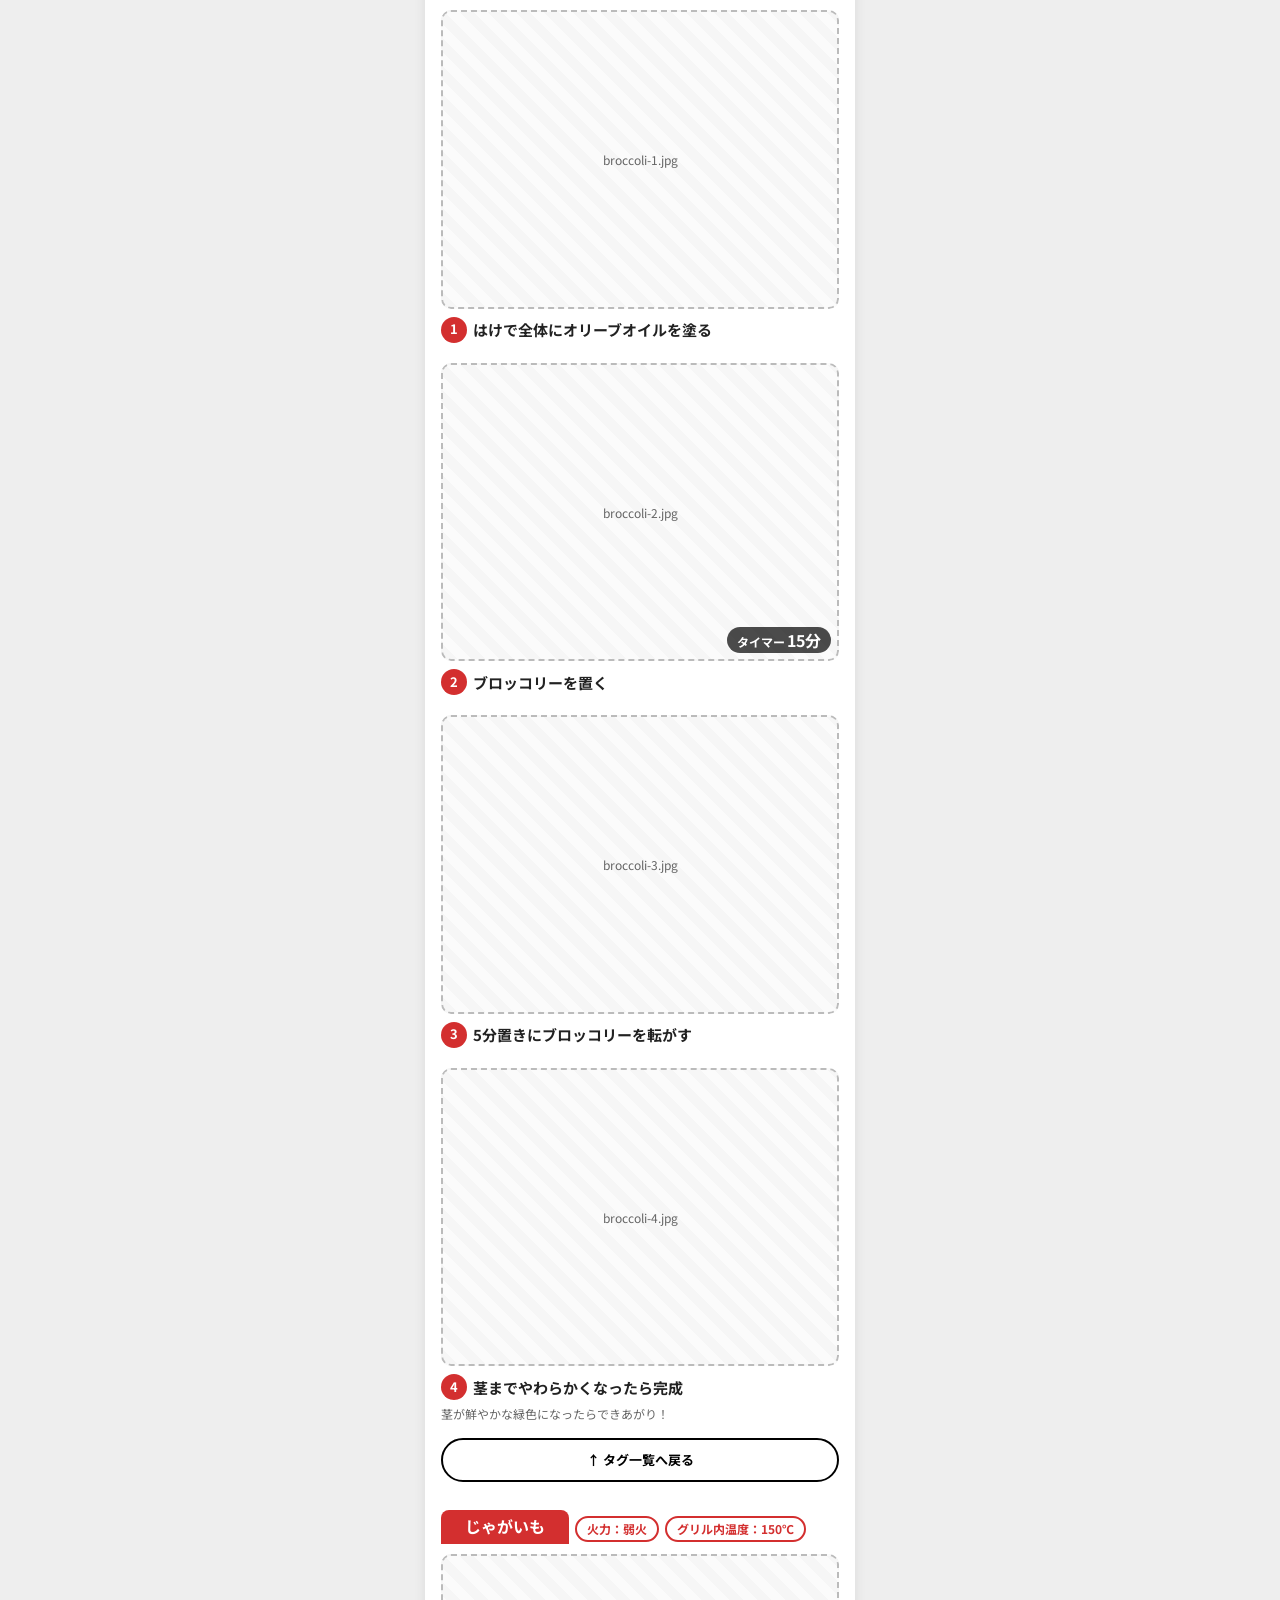
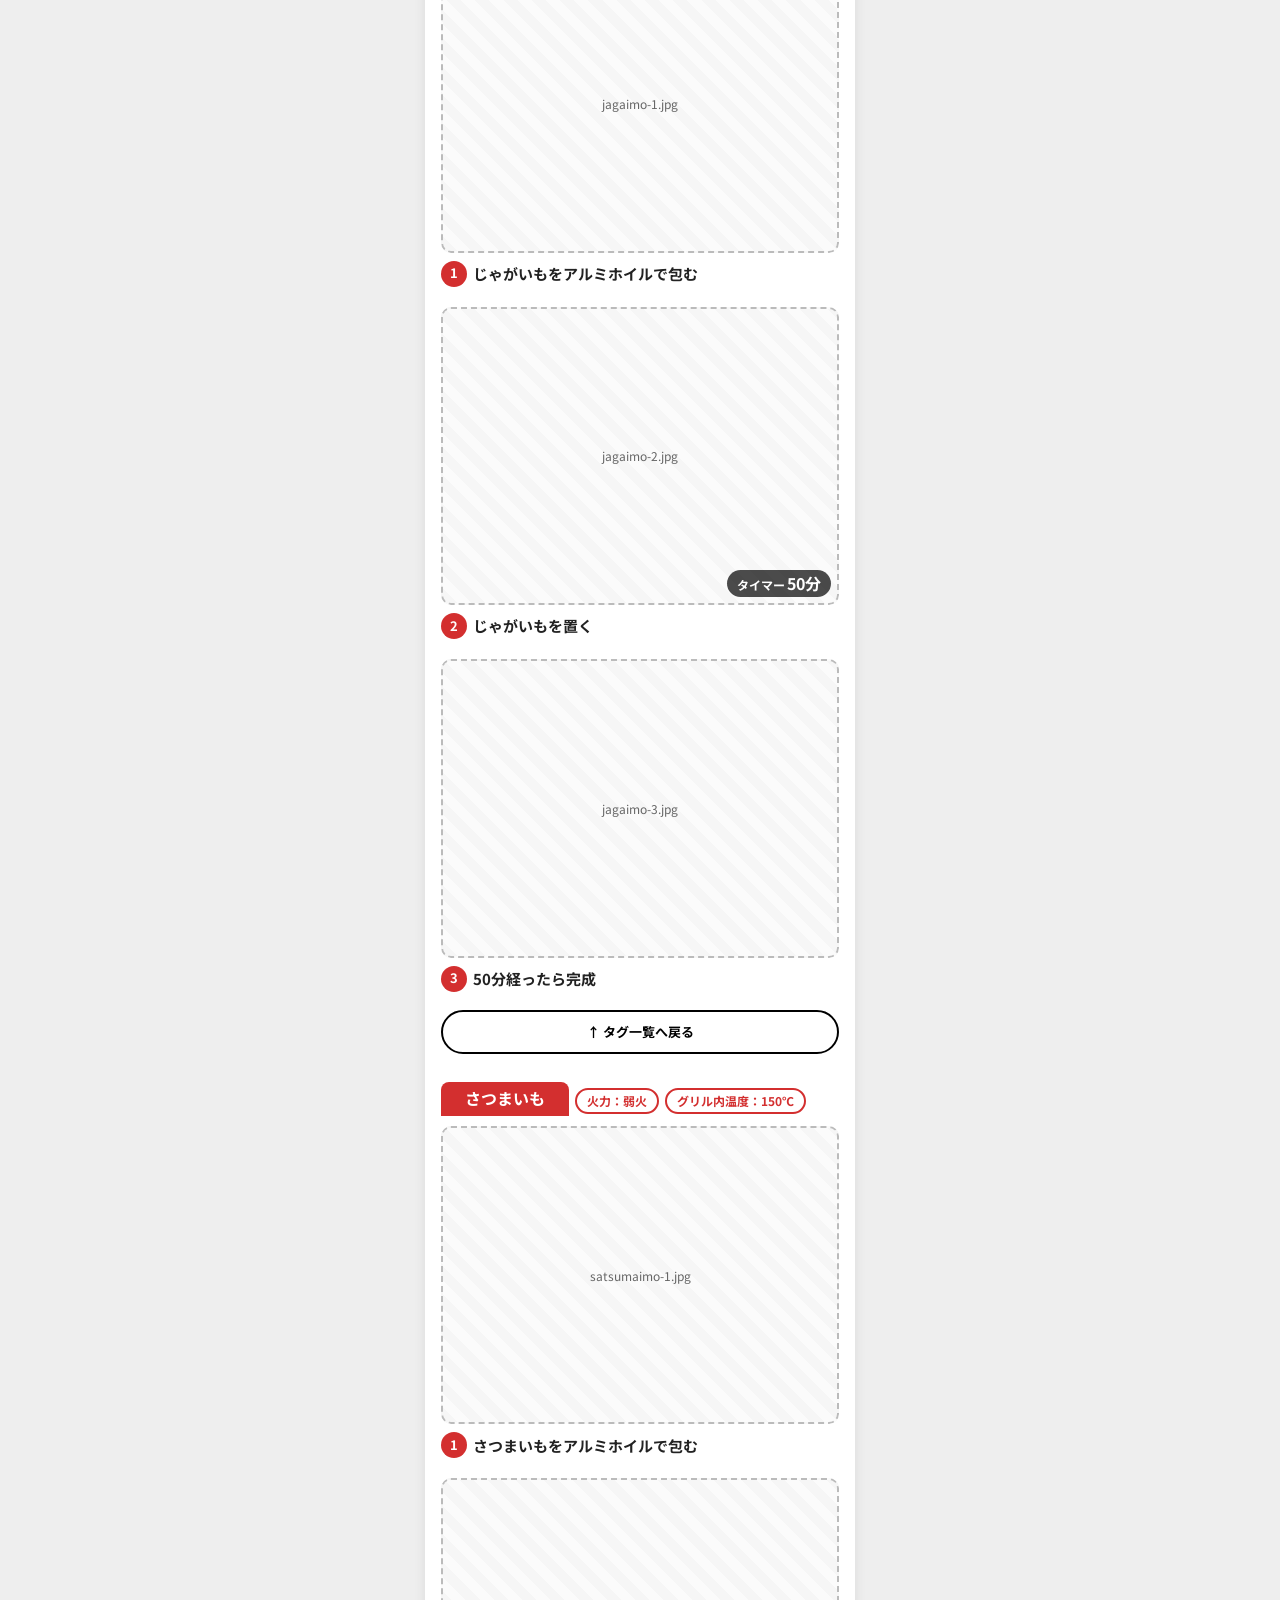
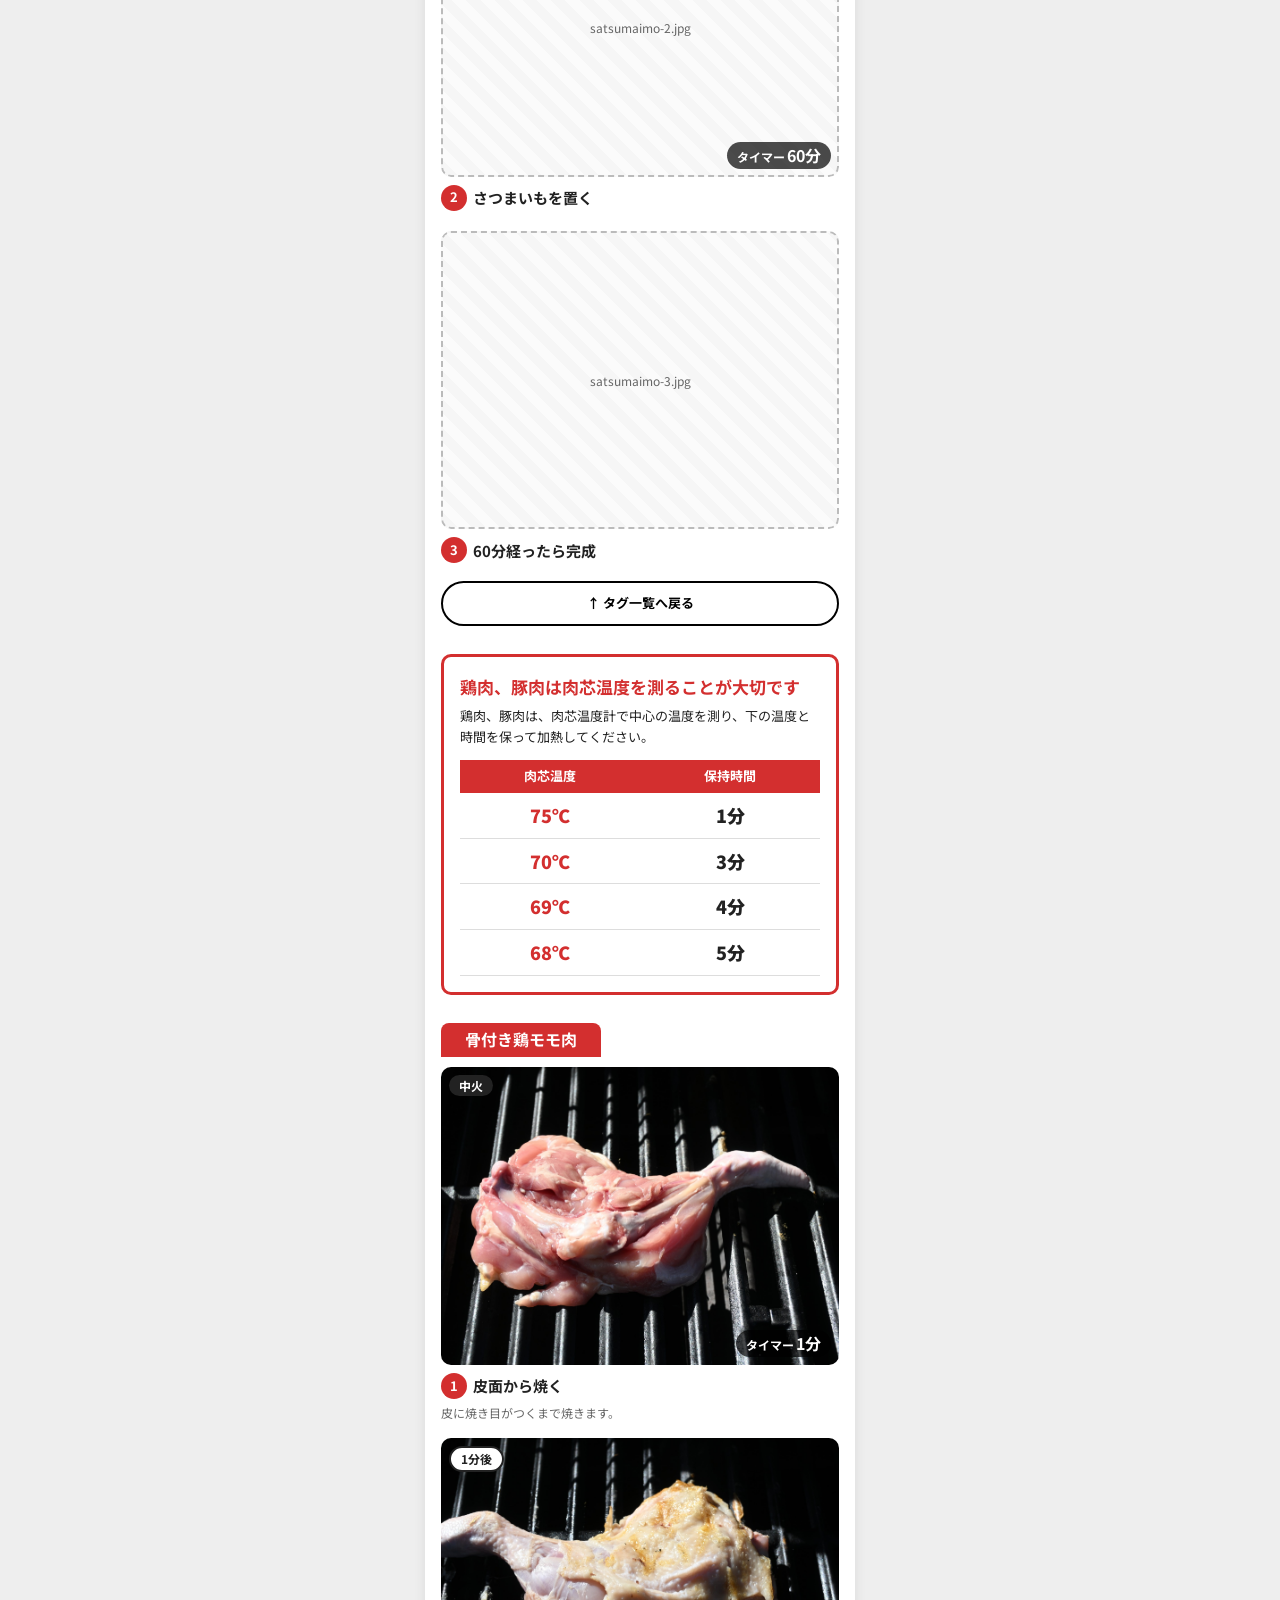
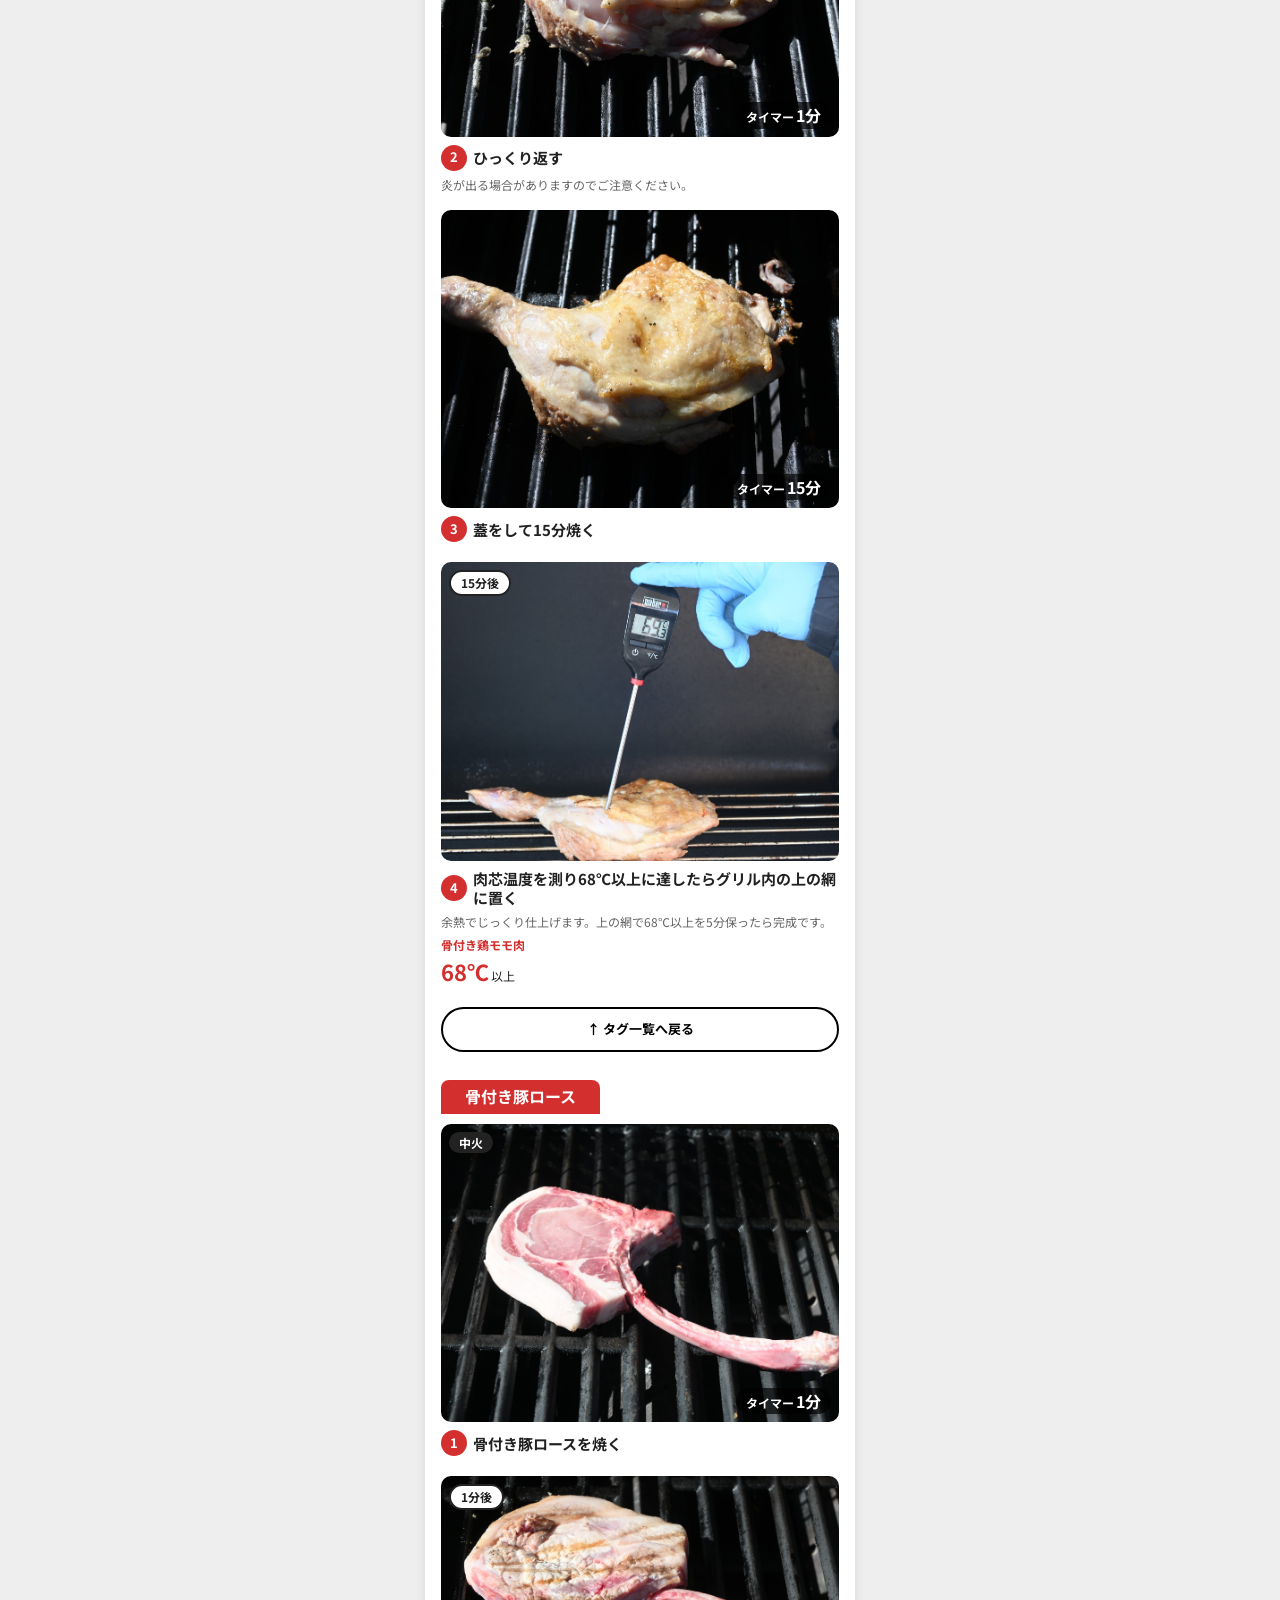
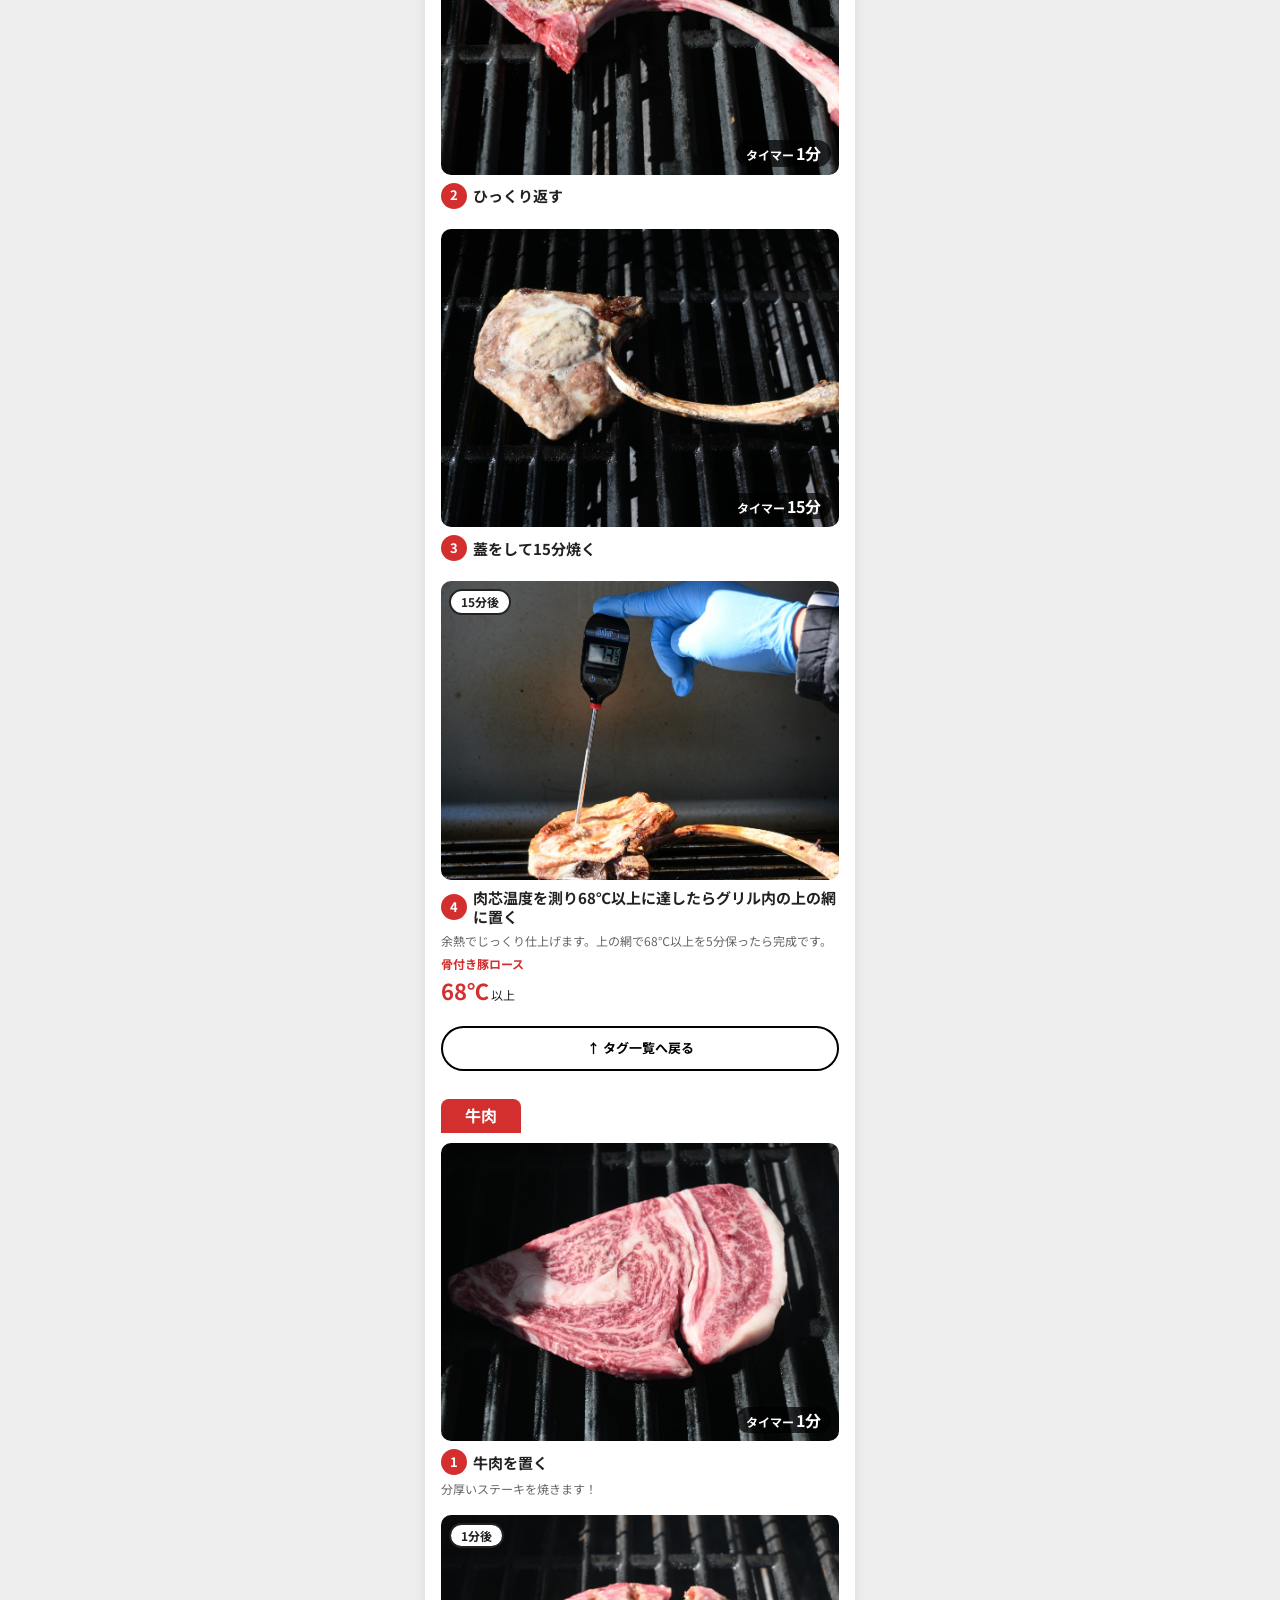
==== commit 7c8903b0: "しいたけ・白ナス・かぶの手順③に「蓋をする」を追加 Co-Authored-By: Claude Opus 5.5 <noreply@anthropic.com>" ====
--- a/index.html
+++ b/index.html
@@ -182,10 +182,10 @@
 
         <article class="step">
           <div class="step__photo">
-            <img src="images/shiitake-3.jpg" alt="しいたけ：かさの内側を上にして置く" data-label="shiitake-3.jpg">
+            <img src="images/shiitake-3.jpg" alt="しいたけ：かさの内側を上にして置き蓋をする" data-label="shiitake-3.jpg">
             <span class="chip chip--timer">タイマー<b>6分</b></span>
           </div>
-          <h3 class="step__title"><span class="num">3</span>かさの内側を上にして置く</h3>
+          <h3 class="step__title"><span class="num">3</span>かさの内側を上にして置き蓋をする</h3>
           <p class="step__note">かさの内側を上にして焼くと、うま味が逃げません。</p>
         </article>
 
@@ -222,10 +222,10 @@
 
         <article class="step">
           <div class="step__photo">
-            <img src="images/shironasu-3.jpg" alt="白ナス：切れ込みを上にして焼く" data-label="shironasu-3.jpg">
+            <img src="images/shironasu-3.jpg" alt="白ナス：切れ込みを上にして置き、蓋をする" data-label="shironasu-3.jpg">
             <span class="chip chip--timer">タイマー<b>30分</b></span>
           </div>
-          <h3 class="step__title"><span class="num">3</span>切れ込みを上にして焼く</h3>
+          <h3 class="step__title"><span class="num">3</span>切れ込みを上にして置き、蓋をする</h3>
         </article>
 
         <article class="step">
@@ -261,10 +261,10 @@
 
         <article class="step">
           <div class="step__photo">
-            <img src="images/kabu-3.jpg" alt="かぶ：かぶを置く" data-label="kabu-3.jpg">
+            <img src="images/kabu-3.jpg" alt="かぶ：かぶを置き、蓋をする" data-label="kabu-3.jpg">
             <span class="chip chip--timer">タイマー<b>20分</b></span>
           </div>
-          <h3 class="step__title"><span class="num">3</span>かぶを置く</h3>
+          <h3 class="step__title"><span class="num">3</span>かぶを置き、蓋をする</h3>
         </article>
 
         <article class="step">
